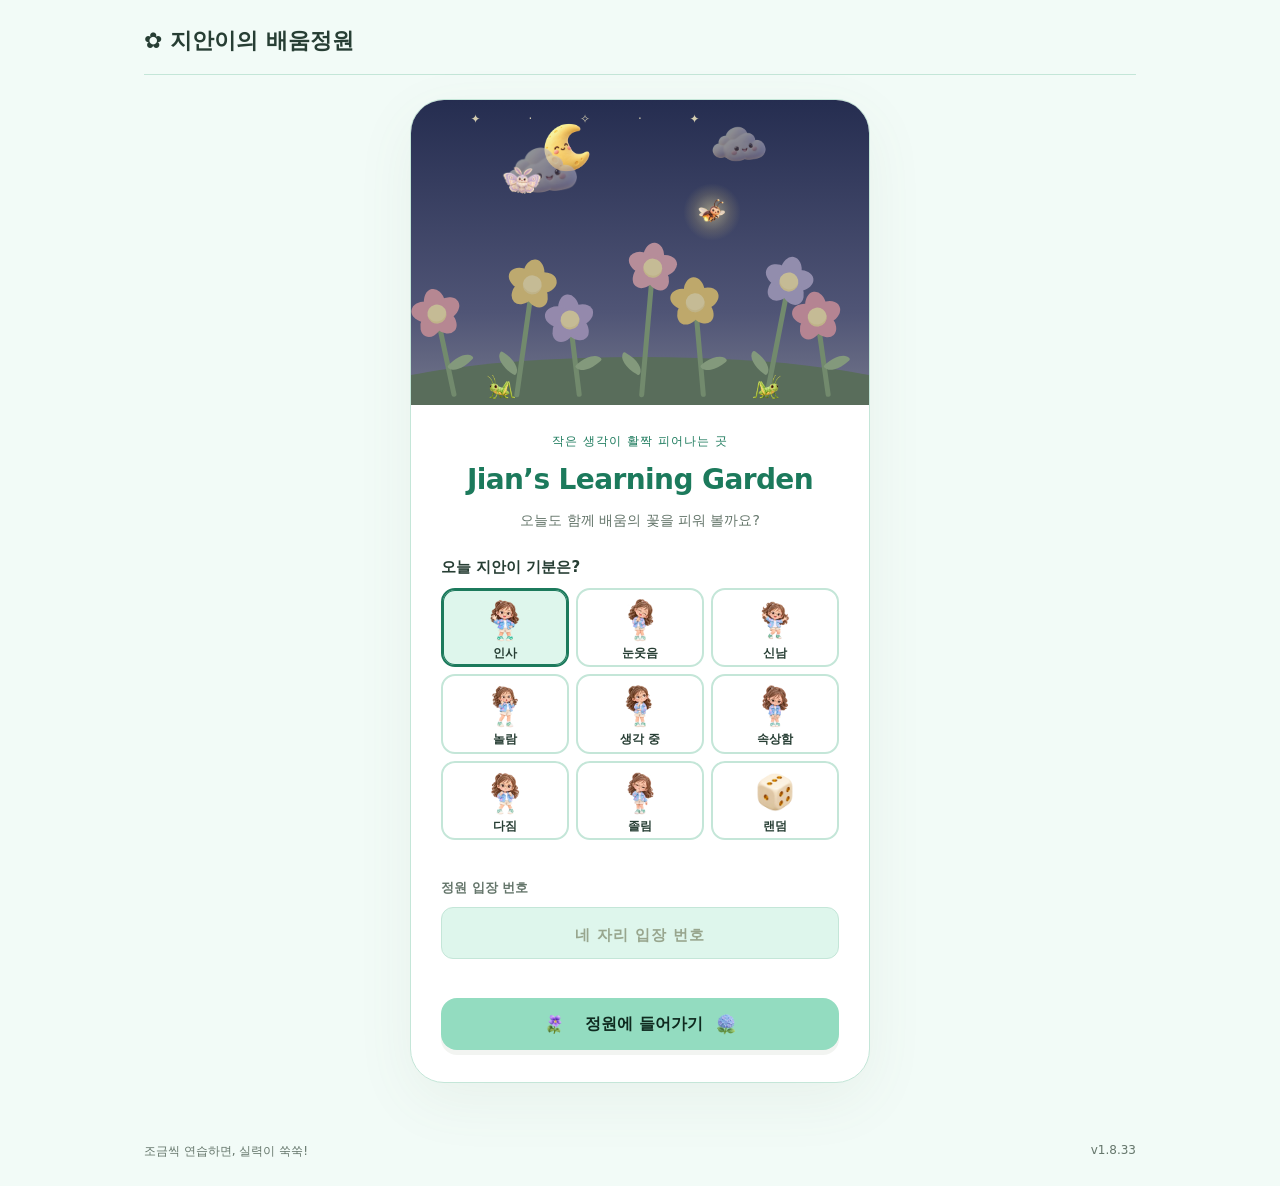
==== index.html @ aa616fca "v1.8.33: expand login sky, simplify title and layer illustrated clouds" ====
<!doctype html><html lang="ko"><meta charset="utf-8"><meta name="robots" content="noindex"><meta name="viewport" content="width=device-width,initial-scale=1"><meta name="theme-color" content="#f7f8f2"><meta name="color-scheme" content="light dark"><meta name="apple-mobile-web-app-capable" content="yes"><meta name="apple-mobile-web-app-title" content="배움정원"><link rel="icon" type="image/svg+xml" href="icon.svg"><link rel="apple-touch-icon" sizes="180x180" href="apple-touch-icon.png"><link rel="manifest" href="manifest.webmanifest"><link rel="stylesheet" href="https://fonts.googleapis.com/css2?family=Jua&family=Gowun+Dodum&display=swap"><title>지안이의 배움정원 · 수학과 받아쓰기</title><style>
*{box-sizing:border-box}body{margin:0;background:#f7f8f2;color:#273e34;font-family:system-ui,-apple-system,sans-serif}button,input,select{font:inherit}button{cursor:pointer;min-height:48px;border:0;border-radius:16px;padding:12px 22px;background:#315d49;color:white;font-weight:750}button:hover{filter:brightness(.95)}button:focus-visible,input:focus,select:focus{outline:3px solid #d5a447;outline-offset:3px}.ghost{background:#edf1e8;color:#315d49}.wrap{max-width:1040px;margin:auto;padding:26px 24px}header{display:flex;justify-content:space-between;align-items:center;border-bottom:1px solid #dce3d8;padding-bottom:18px}.brand{font-weight:900;font-size:22px}.badge{font-size:12px;background:#e8eddc;padding:8px 12px;border-radius:30px}main{padding:32px 0 36px}h1{font-size:clamp(32px,5vw,52px);letter-spacing:-2px;line-height:1.25;margin:12px 0 20px}h2{letter-spacing:-1px}p{line-height:1.7;color:#65766b}.eyebrow{color:#668455;font-size:13px;font-weight:800;letter-spacing:2px}.hero{display:grid;grid-template-columns:1.1fr 1fr;gap:48px;align-items:center}.garden{background:#e9eedc;border-radius:38px;min-height:300px;display:flex;align-items:center;justify-content:center;position:relative;overflow:hidden}.flower{font-size:100px;letter-spacing:5px;transform:none}.garden small{position:absolute;bottom:28px;background:#fff9;padding:9px 18px;border-radius:20px}.panel{background:white;border:1px solid #e2e7dc;border-radius:26px;padding:26px;margin-top:28px;box-shadow:0 8px 30px #273e3405}.settings{display:flex;gap:20px;flex-wrap:wrap;align-items:end}label{display:grid;gap:9px;font-size:14px;font-weight:700}select,input{border:1px solid #cbd6c8;border-radius:12px;padding:12px;background:white;color:#273e34}select{min-width:135px}.settings button{margin-left:auto}.stats{display:grid;grid-template-columns:repeat(3,1fr);gap:16px;margin-top:25px}.stat{border-radius:20px;padding:22px;background:#eef0e6}.stat strong{display:block;font-size:26px;margin-top:9px}.muted{font-size:13px;color:#6f7d70}.topline{display:flex;justify-content:space-between;align-items:center;gap:10px}.track{height:8px;background:#e7ecdf;border-radius:20px;margin:16px 0 24px;overflow:hidden}.track div{height:100%;background:#85a56a;transition:width .3s}.question{text-align:center;font-size:27px;font-weight:800;line-height:1.6;padding:8px 0 16px;white-space:pre-line}.answer{display:block;margin:8px auto 26px;text-align:center;font-size:30px;width:180px}.actions{display:flex;justify-content:center;gap:12px;flex-wrap:wrap}.dots{font-size:22px;background:#f4f5ed;border-radius:20px;padding:18px;text-align:center;line-height:1.6;margin:0 auto 20px;max-width:440px}.review{padding:18px 0;border-bottom:1px solid #edf0e7}.good{color:#3a7c55}.wrong{color:#ab6046}footer{display:flex;justify-content:space-between;color:#7f8b7e;font-size:12px;margin-top:24px}#notice{min-height:25px;text-align:center;color:#a14935}.score{font-size:64px;font-weight:900;line-height:1.2}.hidden{display:none}@media(max-width:650px){.wrap{padding:20px 18px}main{padding:24px 0 28px}.hero{grid-template-columns:1fr;gap:22px}.garden{min-height:180px}.flower{font-size:65px}.garden small{bottom:15px}.panel{padding:22px 18px}.settings{gap:14px}.settings label{flex:1}.settings select{width:100%;min-width:110px}.settings button{width:100%}.stats{gap:9px}.stat{padding:15px 10px}.stat strong{font-size:23px}.question{font-size:23px}.badge{font-size:11px}h1{letter-spacing:-1px}}

.fields{display:flex;gap:12px;flex-wrap:wrap;justify-content:center;align-items:center;margin:24px 0}.fields label{display:flex;align-items:center;font-size:18px}.fields input{width:82px;text-align:center;font-size:24px}.group-pics{display:flex;flex-wrap:wrap;gap:10px;justify-content:center}.group-pics span{display:inline-block;border:2px solid #d4dfc3;background:#f6f8ed;padding:12px;border-radius:16px;max-width:150px;overflow-wrap:anywhere}.choices{display:grid;gap:12px;margin:24px auto;max-width:650px}.choices label{display:flex;align-items:center;padding:16px;background:#f2f5eb;border-radius:15px;line-height:1.6}.choices input{width:24px;height:24px;flex-shrink:0;accent-color:#315d49}.number-grid{display:grid;grid-template-columns:repeat(5,1fr);gap:7px;max-width:450px;margin:20px auto}.number-grid button{background:#f1f4e9;color:#315d49;font-size:19px;padding:12px 4px}.number-grid button[aria-pressed=true]{background:#315d49;color:white}.matching{display:grid;gap:14px;max-width:530px;margin:20px auto}.matching label{display:flex;justify-content:space-between;align-items:center;background:#f1f4e9;padding:12px;border-radius:15px;gap:12px}.matching select{min-width:120px}.ruler{display:flex;justify-content:center;flex-wrap:wrap;margin:20px 0}.ruler span{border-bottom:7px solid #a9b989;border-left:2px dashed #a9b989;padding:18px 10px;font-size:17px}.question{font-size:clamp(21px,3vw,27px)}.review p{white-space:pre-line}.summary-answer{line-height:1.7;overflow-wrap:anywhere}button,select,input{touch-action:manipulation}@media(max-width:420px){.fields{gap:8px}.fields input{width:65px}.fields label{font-size:16px}.matching label{font-size:15px}}
.sentence-fields{font-size:22px;line-height:2.8;max-width:670px;margin:12px auto 28px;word-break:keep-all}.sentence-entry{display:inline-block;width:76px;min-height:52px;text-align:center;font-size:24px;vertical-align:middle;margin:0 4px;padding:8px;border:2px solid #b8cba9;background:#fafcf5}@media(max-width:420px){.sentence-fields{font-size:20px}.sentence-entry{width:64px;font-size:22px}}
.picture-equations{max-width:670px;margin:20px auto 28px;font-size:24px;line-height:2.8;overflow-wrap:anywhere}.picture-equations>div{margin:8px 0}@media(max-width:420px){.picture-equations{font-size:22px}}

/* Compact answer boxes, sized around two digits. */
input.entry,.fields input.entry,input.sentence-entry{width:2.45em;height:1.65em;min-height:0;padding:.12em .18em;font-size:inherit;line-height:1.2;border-radius:7px;border:1.5px solid #aebe9d;vertical-align:middle;text-align:center;box-sizing:border-box;background:#fafcf5;margin:0 .15em}
.fields label{font-size:20px}.sentence-fields{line-height:2}.picture-equations{line-height:2}.methods{font-size:22px;line-height:2;max-width:680px;margin:auto}.method-block{padding:16px 0 22px}.method-block+.method-block{border-top:1px solid #e2e7dc}.method-block h3{font-size:17px;color:#668455;margin:0 0 12px}.method-equation{margin-top:10px;overflow-wrap:anywhere}.method-step{display:flex;gap:10px;align-items:center;margin-top:16px;max-width:440px}.method-equations{display:flex;flex-direction:column;gap:24px;white-space:nowrap}.method-arrow{display:flex;align-items:center;color:#6e965f;gap:3px}.method-arrow svg{width:48px;height:110px;flex-shrink:0}.arrow-plus{white-space:nowrap;color:#273e34}.summary-answer{white-space:pre-line}@media(max-width:420px){.methods{font-size:19px}.fields label{font-size:18px}.method-step{gap:3px}.method-arrow{gap:0}.method-arrow svg{width:38px}.method-equations{gap:30px}}
.movement-scroll{overflow-x:auto;max-width:100%;border-radius:18px;background:#f7f9ef;padding:16px 12px 10px;margin:12px 0;-webkit-overflow-scrolling:touch}.movement-scroll svg{display:block;width:100%;max-width:820px;margin:auto}.movement-scroll:focus-visible{outline:3px solid #d5a447;outline-offset:3px}.life-equation{text-align:center;font-size:27px;margin:26px 0;line-height:2;white-space:nowrap}@media(max-width:420px){.life-equation{font-size:23px}.movement-scroll{padding:10px 4px}}

.count-groups{display:flex;justify-content:center;flex-wrap:wrap;gap:16px;margin:16px auto 24px;max-width:730px}.count-group{display:flex;justify-content:center;align-content:center;flex-wrap:wrap;gap:3px;padding:12px;background:#f4f0e5;border:2px solid #d7c9aa;border-bottom:7px solid #c6b18b;border-radius:16px 16px 22px 22px;width:126px}.count-item{font-size:26px;width:28px;text-align:center}.array-picture{background:#f5f7ed;padding:22px 12px;border-radius:20px;max-width:620px;margin:8px auto 22px}.count-array{display:grid;gap:12px 8px;max-width:540px;margin:auto}.array-item{font-size:clamp(18px,4vw,29px);text-align:center;line-height:1.2}.explanation-choices{border:1px solid #bdcbb2;border-radius:16px;padding:10px;gap:3px}.explanation-choices label{background:transparent;font-size:19px;padding:12px}.condition-box{border:1.5px solid #a7bba0;border-radius:16px;padding:16px 20px;margin:12px auto 25px;max-width:650px;font-size:21px}.condition-box p{color:#273e34;margin:10px 0}.make-equation{font-size:25px;display:flex;justify-content:center;align-items:center;gap:3px;flex-wrap:wrap;margin:23px 0}.equation-tag{font-size:19px;margin-right:6px}.matching{max-width:650px;margin:28px auto;gap:22px}.matching label{display:grid;grid-template-columns:minmax(0,1fr) 80px minmax(0,1fr);padding:18px 16px;font-size:30px;gap:8px;text-align:center}.matching select{width:100%;min-width:0;font-size:27px;padding:12px 5px;text-align:center}.match-arrow{width:80px;height:48px;color:#83a46f;justify-self:center}.match-left{white-space:nowrap}.number-grid{grid-template-columns:repeat(5,minmax(0,1fr))}.number-grid button{min-width:0}@media(max-width:480px){.matching label{grid-template-columns:minmax(0,1fr) 48px minmax(0,1fr);font-size:25px;padding:16px 8px;gap:3px}.matching select{font-size:22px}.match-arrow{width:48px;height:40px}.condition-box{font-size:18px;padding:12px 14px}.explanation-choices label{font-size:17px}.make-equation{font-size:22px;gap:0}.count-group{width:112px}.count-array{gap:10px 4px}}

/* v1.8.33: table, reasoning, and family review. */
.picture-label{text-align:center;font-weight:700;color:#315d49}.scope-note{background:#f1f5e9;padding:12px 16px;border-radius:12px;line-height:1.6;font-size:14px}.error-equation{text-align:center;padding:20px 10px;background:#fbf0e7;border-radius:16px;font-size:24px;font-weight:750;overflow-wrap:anywhere}.table-scroll{overflow-x:auto;margin:24px auto;max-width:530px}.multiplication-table{border-collapse:collapse;width:100%;table-layout:fixed;text-align:center;font-size:23px}.multiplication-table caption{font-size:15px;color:#65766b;margin-bottom:12px}.multiplication-table th,.multiplication-table td{border:1px solid #b9cbae;height:58px;padding:5px 2px}.multiplication-table th{background:#eaf0df}.multiplication-table input.entry{font-size:21px;margin:0;width:2.25em}.writing-label{max-width:680px;margin:20px auto 28px;font-size:18px}.writing-entry{box-sizing:border-box;width:100%;font:inherit;font-size:18px;line-height:1.7;padding:14px;border:1.5px solid #aebe9d;border-radius:14px;background:#fafcf5;color:#273e34;resize:vertical}.writing-entry:focus{outline:3px solid #d5a447;outline-offset:3px}.rubric{padding:18px;border-radius:16px;background:#f0f4e7;margin:16px 0}.rubric ul{margin:10px 0;padding-left:22px;line-height:1.7}.rubric-button[aria-pressed=true]{background:#315d49;color:white}.pending{color:#806c2d}.review .summary-answer{line-height:1.7}.choices label span{overflow-wrap:anywhere}.topline{flex-wrap:wrap}.topline .muted{max-width:100%}@media(max-width:420px){.multiplication-table{font-size:20px}.multiplication-table input.entry{font-size:18px}.multiplication-table th,.multiplication-table td{height:50px}.error-equation{font-size:21px}.rubric{padding:14px}.rubric .actions{gap:8px}.rubric button{padding:10px 13px}}

/* v1.8.33: a pastel flower garden entrance. */
.login-garden{max-width:460px;margin:0 auto;background:#fffdf9;border:1px solid #eee4db;border-radius:34px;overflow:hidden;box-shadow:0 18px 60px #63765a12}.login-sky{height:235px;background:linear-gradient(#eaf4ef,#f7f5df);position:relative;overflow:hidden}.garden-sun{position:absolute;top:22px;right:44px;color:#edc769;font-size:43px}.garden-cloud{position:absolute;width:72px;height:22px;border-radius:30px;background:#ffffffb3}.garden-cloud:before{content:'';position:absolute;width:34px;height:34px;background:inherit;border-radius:50%;left:13px;bottom:4px}.cloud-one{left:38px;top:53px}.cloud-two{right:94px;top:93px;transform:scale(.7)}.garden-butterfly{position:absolute;left:46%;top:53px;font-size:26px;transform:rotate(-18deg)}.garden-hill{position:absolute;background:#dce9c9;width:130%;height:100px;left:-15%;bottom:-52px;border-radius:50%}.login-blooms{position:absolute;bottom:8px;left:5%;width:90%;display:flex;justify-content:space-between;align-items:end}.bloom{position:relative;width:38px;height:var(--height);transform:rotate(var(--tilt));transform-origin:bottom center}.bloom-stem{position:absolute;height:calc(100% - 21px);bottom:0;left:18px;width:5px;background:#8eb387;border-radius:5px}.bloom-leaf{position:absolute;bottom:26px;left:21px;width:25px;height:13px;border-radius:2px 100% 2px 100%;background:#a5c69a;transform:rotate(-34deg)}.bloom:nth-child(even) .bloom-leaf{left:-5px;transform:rotate(25deg)}.bloom-head{position:absolute;top:0;left:0;width:40px;height:40px}.bloom-head i{position:absolute;left:10px;top:-4px;width:21px;height:29px;border-radius:50%;background:var(--petal);transform-origin:10px 25px}.bloom-head i:nth-child(2){transform:rotate(72deg)}.bloom-head i:nth-child(3){transform:rotate(144deg)}.bloom-head i:nth-child(4){transform:rotate(216deg)}.bloom-head i:nth-child(5){transform:rotate(288deg)}.bloom-head b{position:absolute;left:11px;top:12px;width:19px;height:19px;background:#fff0b6;border-radius:50%;box-shadow:inset 0 -2px 0 #e7cb8150}.login-content{text-align:center;padding:25px 30px 32px}.login-kicker{color:#819878;font-size:12px;letter-spacing:1px}.login-content h1{font-size:34px;letter-spacing:-1.5px;line-height:1.35;margin:12px 0}.login-content h1 span{color:#5f845d;font-size:43px}.login-content>p{font-size:14px;margin:10px 0 24px}.login-content label{text-align:left;font-size:13px;color:#71826c;gap:10px}.login-content input{width:100%;min-height:52px;background:#f8faf2;border:1.5px solid #dbe4cf;font-size:18px;text-align:center;letter-spacing:5px}.login-content input::placeholder{letter-spacing:1px;font-size:15px;color:#98a68e}.login-content button{width:100%;background:#7e9d76;box-shadow:0 5px 0 #647f5b15;min-height:52px}.login-content button span{margin-left:8px}#login-notice{min-height:23px;margin:8px 0;color:#ac695e;font-size:13px;line-height:1.7}@media(max-width:480px){.login-garden{border-radius:28px}.login-content{padding:22px 24px 28px}.login-sky{height:210px}}

/* v1.8.33: subject home and dictation module. */
.study-home{font-size:13px;min-height:40px;padding:8px 12px}.brand{font-size:clamp(17px,3vw,22px)}.study-welcome{position:relative;padding:12px 0 24px}.study-welcome h1{font-size:clamp(32px,5vw,46px);line-height:1.35}.study-sprouts{position:absolute;right:30px;bottom:40px;font-size:64px;transform:rotate(-7deg)}.subject-grid{display:grid;grid-template-columns:1fr 1fr;gap:22px}.subject-card{display:flex;flex-direction:column;align-items:flex-start;text-align:left;color:#273e34;border:1px solid #dbe4ce;border-radius:28px;padding:28px;background:#eef4e3;min-width:0;transition:box-shadow .18s}.subject-card:hover{filter:none;transform:none;box-shadow:0 12px 28px #53664d12}.dictation-card{background:#fff0f1;border-color:#ecd6db}.subject-illustration{display:flex;width:100%;height:100px;align-items:center;justify-content:space-between;font-size:64px}.subject-illustration span{font-size:23px;letter-spacing:3px;padding:12px;border-radius:15px;background:#ffffff88;color:#82946a;transform:rotate(7deg)}.dictation-card .subject-illustration span{color:#b37c92;transform:rotate(-6deg)}.subject-label{font-size:12px;margin-top:17px;color:#718461;letter-spacing:2px}.dictation-card .subject-label{color:#aa7889}.subject-card strong{font-size:29px;margin:10px 0 12px;letter-spacing:-1px}.subject-description{font-size:14px;font-weight:500;color:#71806a;line-height:1.7}.subject-record{margin-top:26px;padding-top:17px;border-top:1px solid #cad6bf88;width:100%;display:flex;justify-content:space-between;font-size:13px;color:#71806a}.study-backup{margin-top:24px}.study-backup summary,.review-correct summary,.review-writing summary{cursor:pointer;font-weight:750;line-height:1.7}.review-writing{border-color:#e3dfc5}.review-wrong{border-color:#ecd9ce}.review-correct{background:#f6f8f0}body[data-screen=dictation] main{padding:24px 0 0}body[data-screen=dictation] footer{margin-top:16px}body[data-screen=login] main{padding-top:24px}@media(max-width:650px){.subject-grid{grid-template-columns:1fr;gap:16px}.subject-card{padding:22px}.subject-illustration{height:75px;font-size:53px}.subject-card strong{font-size:27px}.subject-record{margin-top:20px}.study-sprouts{font-size:39px;right:0;bottom:55px}.study-welcome h1{font-size:31px}.study-welcome p{font-size:14px}.subject-illustration span{font-size:21px}.study-welcome{padding-top:0}.study-home{font-size:12px}}
/* v1.8.33: shared appearance and a single document for both subjects. */
[hidden]{display:none!important}body{background:var(--bg);color:var(--ink)}p,.muted,footer{color:var(--muted)}header{border-color:var(--line)}.common-nav{display:flex;flex-wrap:wrap;gap:8px;justify-content:flex-end}.panel,.login-garden{background:var(--card);border-color:var(--line)}button{background:var(--accent);color:var(--on-accent)}.ghost,.stat,.scope-note,.dots,.array-picture,.movement-scroll,.matching label,.number-grid button{background:var(--accent-soft);color:var(--ink)}input,select,textarea,.writing-entry,input.entry,.fields input.entry,input.sentence-entry{background:var(--card);color:var(--ink);border-color:var(--line)}.choices label{background:var(--accent-soft);color:var(--ink)}.explanation-choices label{background:transparent}.track{background:var(--accent-soft)}.track div{background:var(--accent)}.eyebrow,.method-block h3,.picture-label{color:var(--accent-ink)}.good{color:var(--ok)}.wrong,#notice,#login-notice{color:var(--bad)}.pending{color:var(--accent-ink)}.rubric,.review-correct{background:var(--accent-soft)}.review,.condition-box,.explanation-choices,.multiplication-table th,.multiplication-table td,.method-block+.method-block{border-color:var(--line)}.condition-box p,.arrow-plus{color:var(--ink)}.multiplication-table th{background:var(--accent-soft)}.error-equation{background:var(--bad-soft)}.rubric-button[aria-pressed=true],.number-grid button[aria-pressed=true]{background:var(--accent);color:var(--on-accent)}.subject-card,.dictation-card{background:var(--accent-soft);border-color:var(--line);color:var(--ink)}.subject-label,.subject-description,.subject-record,.dictation-card .subject-label{color:var(--muted)}.subject-illustration span,.dictation-card .subject-illustration span{background:var(--card);color:var(--accent-ink)}.subject-record{border-color:var(--line)}.login-content h1 span,.login-kicker{color:var(--accent-ink)}.login-content label{color:var(--muted)}.login-content button{background:var(--accent);color:var(--on-accent)}.login-content input{background:var(--accent-soft);border-color:var(--line)}.garden{background:var(--accent-soft)}#dictation-native{display:block;width:100%;max-width:900px;margin:auto}#appearance-dialog{width:min(94vw,500px);max-height:88dvh;overflow:auto;border:1px solid var(--line);border-radius:24px;padding:24px;background:var(--card);color:var(--ink)}#appearance-dialog::backdrop{background:#12231d66}#appearance-dialog h2{margin:0}#appearance-dialog fieldset{border:0;padding:0;margin:26px 0}#appearance-dialog legend{font-weight:750;margin-bottom:14px}.appearance-options{display:flex;gap:14px;flex-wrap:wrap}.appearance-options label{display:flex;align-items:center;gap:6px}.appearance-options input{accent-color:var(--accent-ink)}.appearance-swatches{display:grid;grid-template-columns:1fr 1fr;gap:10px}.appearance-swatches button{display:flex;align-items:center;gap:8px;border:2px solid transparent;background:var(--accent-soft);color:var(--ink);padding:12px;font-size:14px}.appearance-swatches button[aria-pressed=true]{border-color:var(--accent-ink)}.appearance-swatches i{width:20px;height:20px;flex-shrink:0;border-radius:50%}#appearance-notice{font-size:13px;line-height:1.7;margin-bottom:0}@media(max-width:650px){header{align-items:flex-start;gap:8px}.common-nav{max-width:165px;gap:6px}.brand{line-height:1.5}.common-nav button{font-size:12px;padding:7px 9px;min-height:36px}#appearance-dialog{padding:20px}.appearance-swatches button{padding:10px 8px}}

/* Gentle decorative motion, confined to the login sky. */
.login-sky{pointer-events:none}
.garden-sun{display:inline-block;line-height:1;animation:garden-sun-turn 48s linear infinite}
.garden-sun>span{display:block;animation:garden-sun-glow 6s ease-in-out infinite}
.cloud-one{animation:garden-cloud-drift 20s ease-in-out infinite alternate}
.cloud-two{--cloud-scale:.7;animation:garden-cloud-drift 26s ease-in-out -9s infinite alternate}
.garden-butterfly{z-index:1;animation:garden-butterfly-flight 14s ease-in-out infinite}
.garden-butterfly>span{display:block;animation:garden-wing-flutter 1.2s ease-in-out infinite}
@keyframes garden-sun-turn{to{transform:rotate(360deg)}}
@keyframes garden-sun-glow{0%,100%{opacity:.82}50%{opacity:1}}
@keyframes garden-cloud-drift{from{transform:translateX(-16px) scale(var(--cloud-scale,1))}to{transform:translateX(22px) scale(var(--cloud-scale,1))}}
@keyframes garden-butterfly-flight{0%,100%{transform:translate(0,0) rotate(-18deg)}25%{transform:translate(38px,22px) rotate(12deg)}50%{transform:translate(12px,58px) rotate(-8deg)}75%{transform:translate(-38px,28px) rotate(-24deg)}}
@keyframes garden-wing-flutter{0%,100%{transform:scaleX(1)}50%{transform:scaleX(.68)}}
@media(prefers-reduced-motion:reduce){.garden-sun,.garden-sun>span,.garden-cloud,.garden-butterfly,.garden-butterfly>span{animation:none!important}}

.subject-grid{grid-template-columns:repeat(3,minmax(0,1fr))}.times{max-width:720px;margin:auto;text-align:center}.times fieldset{border:0;padding:0;margin:24px 0}.times legend{width:100%;font-weight:700;margin-bottom:12px}.times-options{display:flex;justify-content:center;gap:10px;flex-wrap:wrap}.times-options [aria-pressed=true]{background:var(--accent);color:var(--on-accent);box-shadow:0 0 0 2px var(--accent-ink)}.times label:not(.times-equation){max-width:240px;margin:20px auto}.times-picture{display:flex;flex-wrap:wrap;gap:10px;justify-content:center;margin:20px auto}.times-group{background:var(--accent-soft);color:var(--ink);border:2px solid transparent;border-radius:16px;padding:10px;min-height:44px}.times-group.lit{border-color:var(--accent-ink);background:var(--card)}.times-group small{display:block;font-size:12px;color:var(--muted);margin-top:5px}.times-objects{display:grid;grid-template-columns:repeat(var(--objects),1fr);gap:3px;font-size:20px;line-height:1.3}.times-dots{display:grid;width:min(100%,360px);gap:5px}.times-dots .times-group{padding:5px 10px;display:flex;align-items:center;justify-content:space-between;gap:10px}.times-dots .times-objects{flex:1;gap:6px}.times-objects i{width:clamp(10px,3vw,17px);aspect-ratio:1;border-radius:50%;background:var(--accent-ink);display:block}.times-dots small{white-space:nowrap;margin:0}.times-equation{display:flex;align-items:center;justify-content:center;gap:12px;font-size:clamp(28px,6vw,42px);font-weight:700;margin:24px 0;flex-wrap:wrap}.times input.entry{width:2.3em;height:1.6em;font:inherit;padding:2px;text-align:center}.times-sum{overflow-wrap:anywhere;line-height:1.8}.times-keypad{display:grid;grid-template-columns:repeat(3,1fr);gap:10px;max-width:280px;margin:20px auto}.times-keypad button{font-size:22px;min-height:52px}.times .actions{justify-content:center}.times button:disabled{opacity:.45;cursor:default}.times #times-feedback{min-height:1.6em;line-height:1.6}@media(max-width:800px){.subject-grid{grid-template-columns:1fr}.times{padding:20px 14px}.times-objects{font-size:18px}}

/* v1.8.33: align spacing across learning cards and the three practice choices. */
.panel{padding:24px;margin-top:24px}.panel p{line-height:1.6}.panel h1,.panel h2,.panel h3{line-height:1.35}.panel>p:first-of-type{margin-top:8px}.panel .actions{gap:10px}.subject-card{padding:24px;gap:0}.subject-label{margin-top:12px}.subject-card strong{margin:8px 0}.subject-description{line-height:1.55}.subject-record{margin-top:18px;padding-top:12px;line-height:1.5}.times{padding:22px 24px}.times fieldset{margin:14px 0 18px}.times-options{gap:10px}.times-mode-options{display:grid;grid-template-columns:repeat(3,minmax(0,1fr));gap:10px}.times-mode-card{min-width:0;min-height:98px;padding:9px 5px;display:flex;flex-direction:column;align-items:center;justify-content:center;gap:4px;border:2px solid var(--line);border-radius:16px;background:var(--card);color:var(--ink)}.times-mode-card[aria-pressed=true]{border-color:var(--accent-ink);background:var(--accent-soft);box-shadow:inset 0 0 0 1px var(--accent-ink)}.times-mode-card>span{font-size:36px;line-height:1.15}.times-mode-card small{font-size:12px;line-height:1.25;white-space:nowrap}.times-picture{margin:12px auto;gap:8px}.times-group{padding:8px}.times-equation{margin:12px 0}.times-sum{margin:8px 0;line-height:1.55}.times-question{display:inline-flex;align-items:center;justify-content:center;min-width:1.8em;min-height:1.8em;padding:0 5px;border:1px solid var(--accent-ink);border-radius:8px;background:var(--card);color:var(--accent-ink);font:inherit;line-height:1.2;vertical-align:middle}.times-question:active{transform:scale(.96)}.times-keypad{margin:12px auto;gap:8px}.times #times-feedback{margin:8px 0;line-height:1.6}.times .actions{margin-top:10px}#times-help:not(:empty){margin-top:12px}#times-help:empty{margin:0}.review{padding:14px 0}.review p{margin:8px 0;line-height:1.6}.choices{gap:9px;margin:18px auto}.choices label{padding:13px;line-height:1.5}.condition-box{padding:14px 18px;margin:10px auto 18px}.matching{gap:14px;margin:18px auto}.matching label{padding:14px}.methods{line-height:1.8}.method-block{padding:12px 0 16px}.group-pics,.count-groups{gap:10px;margin:12px auto 18px}.picture-equations,.sentence-fields{margin-top:12px;margin-bottom:20px}
@media(max-width:650px){.panel{padding:20px 16px;margin-top:20px}.subject-card{padding:20px 18px}.subject-record{margin-top:14px;padding-top:10px}.times{padding:18px 14px}.times-mode-options{gap:7px}.times-mode-card{min-height:84px;padding:7px 3px;gap:3px;border-radius:14px}.times-mode-card>span{font-size:30px}.times-mode-card small{font-size:clamp(10px,3vw,12px);letter-spacing:-.3px}.times-picture{gap:6px}.times-group{padding:7px}.choices{gap:8px;margin:14px auto}.choices label{padding:11px}.condition-box{padding:12px;margin:8px auto 16px}.matching{gap:10px;margin:14px auto}}


.appearance-options{display:grid;grid-template-columns:repeat(3,minmax(0,1fr));gap:8px}.appearance-theme{min-width:0;min-height:46px;padding:10px 4px;border:2px solid var(--line);background:var(--card);color:var(--ink);font-size:14px}.appearance-theme[aria-pressed=true]{border-color:var(--accent-ink);background:var(--accent-soft);color:var(--accent-ink);box-shadow:inset 0 0 0 1px var(--accent-ink)}#samsung-theme-note{line-height:1.6;margin:14px 0 0}

.times-mode-options{grid-template-columns:repeat(4,minmax(0,1fr))}.times-count-row{display:flex;align-items:center;justify-content:center;gap:12px;margin:14px 0 18px}.times .times-count-row label{display:flex;align-items:center;gap:8px;margin:0;max-width:none}.times-count-row select{min-width:64px;width:76px}.times-count-row button{padding:10px 14px;white-space:nowrap}#garden-code{-webkit-text-security:disc}@media(max-width:650px){.times-mode-options{grid-template-columns:repeat(2,minmax(0,1fr))}.times-mode-card small{font-size:13px}.times-count-row{gap:10px}.times-count-row label{font-size:13px}.times-count-row select{width:68px;padding:10px 8px}.times-count-row button{font-size:13px;padding:10px 12px}}

.times-keypad{grid-template-columns:repeat(3,minmax(0,1fr))}.times-keypad button{min-width:0}.times-keypad button[data-key="지우기"]{font-size:15px;white-space:nowrap;padding-left:6px;padding-right:6px}.times-options button[data-dan].has-mistakes{position:relative}.dan-mistake-dot{position:absolute;top:7px;right:7px;width:6px;height:6px;border-radius:50%;background:#ad592e;pointer-events:none}:root[data-theme=dark] .dan-mistake-dot{background:#ffc29b}

#garden-leave-dialog{width:min(92vw,400px);max-height:85dvh;overflow:auto;padding:22px;border:1px solid var(--line);border-radius:22px;background:var(--card);color:var(--ink)}#garden-leave-dialog::backdrop{background:#12231d66}#garden-leave-dialog h2{margin:0 0 12px;line-height:1.35;font-size:23px}#garden-leave-dialog p{margin:0 0 20px;line-height:1.6}#garden-leave-dialog .actions{display:grid;grid-template-columns:1fr 1fr;gap:10px}#garden-leave-dialog button{padding:11px 8px;white-space:nowrap;min-height:48px}@media(max-width:650px){.times-count-row{gap:6px;flex-wrap:nowrap}.times .times-count-row label{font-size:12px;gap:5px;flex-shrink:0}.times-count-row select{width:56px;min-width:56px;padding:10px 4px}.times-count-row button{font-size:12px;padding:10px 7px;flex-shrink:0}}
.garden-logout,.garden-logout:hover,.garden-logout:active{background:transparent;border:0;box-shadow:none;filter:none}.common-nav{align-items:center}.garden-logout{display:inline-flex;align-items:center;justify-content:center;flex:0 0 44px;width:44px;min-height:44px;padding:3px;border-radius:14px}.garden-logout img{display:block;width:34px;height:38px;object-fit:contain}@media(max-width:400px){body[data-screen="hub"] header{gap:8px;flex-wrap:wrap;align-items:center}body[data-screen="hub"] .common-nav{margin-left:auto}body[data-screen="hub"] .common-nav{gap:6px}body[data-screen="hub"] #appearance-button{padding-inline:8px;font-size:12px}}

.login-content .mood-picker{border:0;padding:0;margin:0 0 16px;min-width:0;text-align:left}
.login-content .mood-picker legend{font-weight:700;color:var(--ink);font-size:15px;padding:0;margin-bottom:10px;line-height:1.4}
.mood-grid{display:grid;grid-template-columns:repeat(3,minmax(0,1fr));gap:7px}
.login-content .mood-choice{display:flex;flex-direction:column;align-items:center;justify-content:center;gap:3px;width:100%;min-width:0;min-height:76px;padding:5px 4px;border:2px solid var(--line);border-radius:14px;background:var(--card);color:var(--ink);box-shadow:none;line-height:1.2}
.login-content .mood-choice img{display:block;width:40px;height:48px;object-fit:contain;pointer-events:none}
.login-content .mood-choice span{font-size:12px;margin:0;white-space:nowrap}
.login-content .mood-choice[aria-pressed=true]{border-color:var(--accent-ink);background:var(--accent-soft);box-shadow:inset 0 0 0 1px var(--accent-ink)}
@media(max-width:650px){.study-welcome.has-mood h1{font-size:clamp(22px,6vw,31px);line-height:1.4}.study-welcome.has-mood p{font-size:13px;line-height:1.6}.study-welcome.has-mood .eyebrow{font-size:11px}}
@media(max-width:400px){.mood-grid{gap:6px}.login-content .mood-choice{min-height:72px;padding:4px 2px}.login-content .mood-choice img{height:44px}.login-content .mood-picker{margin-bottom:16px}}

.login-content .mood-draw-status{min-height:1.6em;margin:4px 0 0;text-align:center;font-size:12px;line-height:1.6;color:var(--accent-ink)}
.login-content .mood-choice:disabled{opacity:1;cursor:wait}
.login-content .mood-choice.is-drawing{border-color:var(--accent-ink);background:var(--accent-soft);transform:scale(1.012);box-shadow:0 0 0 2px var(--accent-soft)}
.login-content .mood-choice.is-picked{animation:mood-picked .4s ease-out}
@keyframes mood-picked{0%,100%{transform:scale(1)}45%{transform:scale(1.045)}}
@media(prefers-reduced-motion:reduce){.login-content .mood-choice.is-picked{animation:none}}
/* Smooth mood highlighting without layout changes. */
.login-content .mood-choice{transition:background-color .12s ease-out,border-color .12s ease-out,box-shadow .12s ease-out,transform .14s ease-out}
@media(prefers-reduced-motion:reduce){.login-content .mood-choice{transition:none}.login-content .mood-choice.is-drawing{transform:none}}
/* Welcome layout: one definition; both captions share the bottom row. */
.study-welcome.has-mood{--welcome-title-offset:30.2px;display:grid;grid-template-columns:minmax(0,1fr) clamp(164px,36vw,220px);grid-template-rows:1fr auto;column-gap:8px;row-gap:8px;min-height:210px;padding:0 0 24px;align-items:end}
.welcome-copy{display:flex;flex-direction:column;grid-column:1;grid-row:1 / 3;align-self:stretch;min-width:0}.welcome-mood{display:contents}
.welcome-heading{grid-column:1;grid-row:1;align-self:start;min-width:0}.welcome-heading .eyebrow{display:block;line-height:1.4}.welcome-heading h1{margin:12px 0 0}
.welcome-intro{display:flex;flex-direction:column;flex:1;align-self:flex-start;width:100%;max-width:100%;min-width:0}.welcome-intro>p{margin:0;margin-top:auto;line-height:1.6;text-align:center}
.welcome-mood img{display:block;grid-column:2;grid-row:1;align-self:end;margin-top:var(--welcome-title-offset);width:100%;height:clamp(166px,30vw,240px);max-width:100%;object-fit:contain;object-position:center bottom}
.welcome-mood figcaption{grid-column:2;grid-row:2;margin:0;align-self:end;text-align:center;color:var(--accent-ink);font-size:13px;line-height:1.6;font-weight:600;white-space:nowrap;word-break:normal;overflow-wrap:normal;min-height:1.6em;display:flex;align-items:flex-end;justify-content:center}
@media(max-width:650px){.study-welcome.has-mood{--welcome-title-offset:27.4px;min-height:180px;padding-bottom:24px}.welcome-mood figcaption{font-size:clamp(11px,2.5vw,13px)}body[data-screen=dictation] main{padding-top:20px}}
/* Independent card answer controls; fixed slots prevent layout movement. */
.subject-shell{position:relative;min-width:0;display:flex}
.subject-shell>.subject-card{width:100%;height:100%}
.subject-illustration .subject-equation-placeholder{width:110px;height:52px;padding:0;background:transparent;transform:none;flex-shrink:0}
.hub-equation{position:absolute;top:48px;right:24px;width:110px;height:52px;min-height:48px;padding:8px 6px;border-radius:15px;background:var(--card);color:var(--accent-ink);font-size:23px;font-weight:750;line-height:1.2;letter-spacing:1px;white-space:nowrap;transform:rotate(7deg);font-variant-numeric:tabular-nums}
#appearance-button{display:inline-flex;align-items:center;justify-content:center;gap:7px;line-height:1.3;min-height:44px;padding-block:10px}
#appearance-button .appearance-emoji{display:inline-flex;align-items:center;justify-content:center;width:24px;height:24px;font-size:20px;line-height:1;flex-shrink:0}
.bloom-garden{min-height:280px;padding:12px 12px 48px}
.garden-bloom{display:block;width:270px;height:216px;max-width:100%;transform:none}
.bloom-sparkles{transform-origin:center;animation:bloom-sparkle 1.5s ease-out forwards}
@keyframes bloom-sparkle{0%{opacity:0;transform:scale(.9)}40%{opacity:1;transform:scale(1.05)}100%{opacity:.35;transform:scale(1)}}
@media(max-width:800px){.hub-equation{top:35.5px}}
@media(max-width:650px){.hub-equation{top:31.5px;right:18px;font-size:21px}.bloom-garden{min-height:190px;padding:4px 12px 34px}.garden-bloom{width:210px;height:152px}}
@media(prefers-reduced-motion:reduce){.bloom-sparkles{animation:none;opacity:.6}}
/* Stable subject hover and a soft white backdrop shared by portrait and caption. */
.subject-shell:hover>.subject-card{transform:none;box-shadow:0 12px 28px #53664d12}
.hub-equation:hover,.hub-equation:active,.hub-equation:focus-visible{transform:rotate(7deg)}
.welcome-mood::before{content:"";margin-top:var(--welcome-title-offset);grid-column:2;grid-row:1 / 3;align-self:stretch;justify-self:stretch;min-width:0;border:0;border-radius:26px;background:linear-gradient(145deg,rgba(255,255,255,1),rgba(255,255,255,.94) 46%,rgba(255,255,255,.58));box-shadow:inset 0 0 0 2px rgba(255,255,255,.96),inset 0 0 32px 8px rgba(255,255,255,.9),0 8px 26px rgba(255,255,255,.32),0 6px 20px rgba(52,69,56,.035);pointer-events:none;z-index:0}
.welcome-heading,.welcome-intro,.welcome-mood img,.welcome-mood figcaption{position:relative;z-index:1}
.welcome-mood img{padding:10px 8px 0}
.welcome-mood figcaption{padding:0 10px 10px}
.welcome-intro{padding-bottom:0}
:root[data-theme=dark] .welcome-mood::before{background:linear-gradient(145deg,rgba(255,255,255,.26),rgba(255,255,255,.13) 46%,rgba(255,255,255,.055));box-shadow:inset 0 0 0 2px rgba(255,255,255,.4),inset 0 0 30px 6px rgba(255,255,255,.12),0 8px 26px rgba(255,255,255,.04)}
@media(max-width:650px){.welcome-mood::before{border-radius:20px}.welcome-mood img{padding:8px 5px 0}.welcome-mood figcaption{padding-inline:7px}}
/* Hub frame edges and compact settings padding. */
body[data-screen=hub] main{padding-top:24px}
.error-label{display:block;font-size:13px;font-weight:700;line-height:1.5;margin-bottom:8px;color:var(--bad)}
.error-equation{line-height:1.6}
@media(max-width:650px){#appearance-button{padding-block:5px;min-height:40px}}
/* Match the title, settings and logout controls on the same vertical center. */
body[data-screen=hub] header{align-items:center;flex-wrap:wrap}
body[data-screen=hub] .brand{min-width:0}
body[data-screen=hub] .common-nav{align-items:center}
.math-home-icon{display:inline-flex;align-items:center;justify-content:center;flex:0 0 44px;width:44px;min-height:44px;padding:7px;line-height:1}.math-home-icon img{display:block;width:30px;height:30px;object-fit:contain}
/* A compact flower and name below the welcome title. */
.welcome-flower{display:flex;flex-direction:column;align-items:center;gap:3px;margin:8px 0;min-width:0}
.welcome-flower img{display:block;width:86px;height:86px;max-width:100%;object-fit:contain}
.welcome-flower figcaption{font-size:12px;line-height:1.4;color:var(--accent-ink);text-align:center;white-space:nowrap}
@media(max-width:650px){.welcome-flower{margin:6px 0;gap:2px}.welcome-flower img{width:64px;height:64px}.welcome-flower figcaption{font-size:11px}}

/* Counting assets remain one object per cell, including dense 8/9-table pictures. */
.picture-object{display:inline-grid;place-items:center;width:1.25em;height:1.25em;vertical-align:middle;line-height:1}
.picture-asset{display:block;width:100%;height:100%;object-fit:contain;max-width:none}
.picture-asset[hidden],.picture-object>[hidden]{display:none!important}
.count-item{line-height:1.3}.count-item .picture-object{width:28px;height:30px}
.array-item .picture-object{width:clamp(22px,5vw,36px);height:clamp(22px,5vw,36px)}
.times-objects{grid-template-columns:repeat(var(--objects),minmax(0,1fr));align-items:center}
.times-objects .picture-object{width:clamp(23px,5vw,32px);height:clamp(23px,5vw,32px)}
.times-picture.times-dense{display:grid;width:min(100%,440px);gap:7px}
.times-dense .times-group{display:flex;align-items:center;justify-content:space-between;gap:8px;padding:7px 9px;min-width:0}
.times-dense .times-objects{flex:1;min-width:0;gap:2px;justify-items:center}
.times-dense .picture-object{width:min(100%,32px);height:auto;aspect-ratio:1}
.times-dense small{white-space:nowrap;margin:0;font-size:11px}
@media(max-width:380px){.times-dense .times-group{padding:6px;gap:5px}.times-dense .times-objects{gap:1px}.times-dense small{font-size:10px}}

/* Paired practice selectors: matching controls, comfortably within a mobile row. */
.times .times-practice-settings{display:grid;grid-template-columns:repeat(2,minmax(0,1fr));gap:12px;width:min(100%,380px);margin:14px auto 18px}
.times .times-practice-settings label{display:flex;flex-direction:column;align-items:stretch;gap:6px;font-size:14px;text-align:left;min-width:0;max-width:none;margin:0}
.times .times-practice-settings select{width:100%;min-width:0;min-height:44px;padding:10px 12px;font:inherit;font-size:16px}
.times-selection-actions{display:flex;justify-content:center;gap:8px;margin:10px 0 14px}
.times-selection-actions button{font-size:13px;padding:9px 12px;white-space:nowrap}
.times #times-feedback{min-height:1.6em;font-variant-numeric:tabular-nums}
@media(max-width:380px){.times .times-practice-settings{gap:10px}.times .times-practice-settings label{font-size:13px}.times .times-practice-settings select{padding:10px 8px}.times-mode-card small{font-size:12px}}

/* Gentle countdown inside the existing answer border; no change to input dimensions. */
.times-answer-frame{position:relative;display:inline-flex;align-items:center;vertical-align:middle;line-height:1.2}
.times .times-answer-frame input.entry{margin:0}
.times-answer-timer{position:absolute;inset:3px;pointer-events:none;overflow:hidden;border-radius:6px}
.times-answer-timer[hidden]{display:none!important}
.times-answer-timer svg{display:block;width:100%;height:100%;overflow:visible}
#times-countdown-stroke{fill:none;stroke:var(--accent);stroke-width:3;stroke-linecap:butt;stroke-linejoin:round;stroke-dasharray:100;stroke-dashoffset:0;opacity:.9}
@media(prefers-reduced-motion:reduce){#times-countdown-stroke{transition:none!important}}

/* Shared practice card header: centered title, 44px home target at the upper right. */
.times-view-header{display:grid;grid-template-columns:44px minmax(0,1fr) 44px;gap:8px;align-items:start;margin:0 0 14px}
.times-view-title{grid-column:2;grid-row:1;min-width:0;align-self:center}
.times-view-title h1,.times-view-title h2{margin:0;line-height:1.35;overflow-wrap:break-word}
.times .times-view-title .times-progress{margin:6px 0 0;line-height:1.6}
.times-home-icon{grid-column:3;grid-row:1;display:inline-flex;align-items:center;justify-content:center;width:44px;min-width:44px;height:44px;min-height:44px;padding:7px;line-height:1;border-radius:12px}
.times-home-icon img{display:block;width:30px;height:30px;object-fit:contain}
.times-title-icon{display:inline-flex;align-items:center;justify-content:center;vertical-align:middle;line-height:1}
.times-title-icon .garden-icon{width:1.15em;height:1.15em}
.times .times-weak-note,.times .times-state-note{margin:10px 0 14px;line-height:1.6}
.times .times-state-note+.times-weak-note{margin-top:0}
.times #times-form{margin:0}
.times #times-form .times-equation{margin:12px 0}
.times #times-feedback{margin:8px 0;line-height:1.6}
.times #times-form .times-keypad{margin:12px auto;gap:8px}
.assessment-intro{margin:12px 0 0;line-height:1.6}
.assessment-storage{margin:14px 0 0;line-height:1.6;text-align:center}
@media(max-width:380px){.times-view-header{gap:4px;margin-bottom:12px}}
.common-nav .garden-hub-icon{display:inline-flex;align-items:center;justify-content:center;width:44px;height:44px;min-height:44px;padding:7px;line-height:1}.garden-hub-icon img{display:block;width:30px;height:30px;object-fit:contain}
.hub-equation,.hub-equation:hover,.hub-equation:active,.hub-equation:focus-visible,.hub-equation[aria-pressed=true]{background:var(--card);color:var(--accent-ink);filter:none;box-shadow:none;-webkit-tap-highlight-color:transparent}
#garden-enter{display:flex;align-items:center;justify-content:center;gap:10px}#garden-enter>span{white-space:nowrap}.login-entry-flower{display:block;width:26px;height:26px;object-fit:contain;flex:0 0 26px;pointer-events:none}@media(max-width:380px){#garden-enter{font-size:16px;gap:8px}}

/* Time of day affects only the decorative sky, never admission controls or app theme. */
.login-sky[data-period=day]{background:linear-gradient(#eaf4ef,#f7f5df)}
.login-sky[data-period=dusk]{background:linear-gradient(#e9b5bb,#f5cda7 65%,#e9d6b4)}
.login-sky[data-period=night]{background:linear-gradient(#252d50,#505576 70%,#74778b)}
.login-sky[data-period=night] .garden-cloud{background:#c9d2e244}
.login-sky[data-period=night] .garden-hill{background:#596d5b}
.login-sky[data-period=night] .login-blooms{filter:brightness(.78) saturate(.85)}
.login-sky[data-period=dusk] .garden-hill{background:#bac7a3}
.login-scene{position:absolute;inset:0;z-index:2;pointer-events:none}
.scene-celestial{position:absolute;top:var(--orbit-top,14px);left:var(--orbit-left,50%);width:65px;height:65px;transform:translateX(-50%);transition:left 9s linear,top 9s linear}
.scene-celestial img{width:100%;height:100%;object-fit:contain;animation:scene-breathe 6s ease-in-out infinite}
.scene-flyer{position:absolute;left:var(--x);top:var(--y);width:48px;height:44px;animation:scene-flight var(--duration) ease-in-out var(--delay) infinite alternate}
.scene-flyer img{width:100%;height:100%;object-fit:contain;transform:scaleX(var(--face))}
.scene-firefly{width:34px;height:34px}
.scene-firefly::before{content:"";position:absolute;inset:-12px;background:radial-gradient(circle,#fff1a477,#ffe27a22 45%,transparent 70%);animation:scene-glimmer 3s ease-in-out infinite;z-index:-1}
.scene-grasshopper{position:absolute;bottom:3px;left:var(--x);width:34px;height:30px;object-fit:contain;transform:scaleX(var(--face))}
.scene-stars{position:absolute;inset:12px 13% 50%;color:#fff4c8;font-size:12px;letter-spacing:22px;opacity:.8}
@keyframes scene-flight{from{translate:-8px 0}to{translate:18px -11px}}
@keyframes scene-breathe{50%{transform:translateY(-3px)}}
@keyframes scene-glimmer{50%{opacity:.35}}
.welcome-character-button{grid-column:2;grid-row:1;align-self:end;position:relative;z-index:1;display:block;margin-top:var(--welcome-title-offset);width:100%;height:clamp(166px,30vw,240px);min-height:0;min-width:0;padding:0;border:0;border-radius:16px;background:transparent;color:inherit;box-shadow:none;line-height:1;cursor:pointer}
.welcome-character-button:hover,.welcome-character-button:active{background:transparent;filter:none;transform:none;box-shadow:none}
.welcome-mood .welcome-character-button img{grid-column:auto;grid-row:auto;width:100%;height:100%;margin:0;object-fit:contain;object-position:center bottom}
.welcome-character-button:focus-visible{outline:2px solid var(--accent-ink);outline-offset:2px}
@media(prefers-reduced-motion:reduce){.scene-celestial{transition:none}.scene-celestial img,.scene-flyer,.scene-firefly::before{animation:none!important}}

/* Wide flights are relative to the sky width, not the tiny icon width. */
.scene-flight-lane{position:absolute;left:var(--lane-left);top:var(--flight-y);width:calc(var(--distance) + 48px);height:60px;pointer-events:none}
.scene-traveler{position:absolute;left:0;top:0;width:48px;height:44px;animation:scene-cross var(--duration) ease-in-out var(--delay) infinite alternate}
.scene-traveler-reverse{left:calc(100% - 48px);animation-direction:alternate-reverse}
.scene-day-flyer{left:0;top:0;animation:scene-flight-bob 4.8s ease-in-out var(--delay) infinite}
.scene-traveler-reverse .scene-day-flyer{animation-duration:6.2s}
.scene-day-flyer img{transform:scaleX(1);animation:scene-flight-facing var(--cycle) steps(1,end) var(--delay) infinite}
.scene-traveler-reverse .scene-day-flyer img{transform:scaleX(-1);animation-name:scene-flight-facing-reverse}
@keyframes scene-cross{from{left:0}to{left:calc(100% - 48px)}}
@keyframes scene-flight-bob{0%,100%{translate:0 0}50%{translate:0 -12px}}
@keyframes scene-flight-facing{0%{transform:scaleX(1)}50%{transform:scaleX(-1)}}
@keyframes scene-flight-facing-reverse{0%{transform:scaleX(-1)}50%{transform:scaleX(1)}}
@media(prefers-reduced-motion:reduce){.scene-traveler,.scene-day-flyer,.scene-day-flyer img{animation:none!important}}

/* A single-line title gives its saved height to the illustrated sky, not empty padding. */
.login-content #login-title{font-size:clamp(20px,5.8vw,28px);line-height:1.25;letter-spacing:-.6px;white-space:nowrap;margin:12px 0;color:var(--accent-ink)}
.login-sky{height:305px}
.scene-stars{z-index:0}
.scene-celestial{z-index:1}
.scene-cloud{position:absolute;display:block;pointer-events:none;z-index:2;opacity:.9}
.scene-cloud img{display:block;width:100%;height:100%;object-fit:contain}
.scene-cloud-one{left:16%;top:28px;width:116px;height:84px;animation:scene-cloud-drift 28s ease-in-out infinite alternate}
.scene-cloud-two{left:62%;top:12px;width:88px;height:64px;opacity:.82;animation:scene-cloud-drift 34s ease-in-out -12s infinite alternate-reverse}
.scene-flight-lane,.scene-flyer{z-index:3}
.scene-grasshopper{z-index:4}
.login-sky[data-period=dusk] .scene-cloud{opacity:.85;filter:brightness(.95) saturate(.85)}
.login-sky[data-period=night] .scene-cloud{opacity:.62;filter:brightness(.8) saturate(.65)}
@keyframes scene-cloud-drift{from{transform:translateX(-14px)}to{transform:translateX(18px)}}
@media(max-width:480px){.login-sky{height:280px}.scene-cloud-one{width:104px;height:78px}.scene-cloud-two{width:78px;height:58px}}
@media(prefers-reduced-motion:reduce){.scene-cloud{animation:none!important}}
</style><div class="wrap"><header><div class="brand">✿ 지안이의 배움정원</div><nav class="common-nav"><button id="appearance-button" class="ghost study-home" type="button" hidden><span class="appearance-emoji" data-keep-emoji aria-hidden="true">🌈</span><span>화면 설정</span></button><button id="logout-button" class="ghost garden-logout" type="button" aria-label="로그아웃" title="로그아웃" hidden><img src="assets/icons/logout.webp" width="34" height="38" alt=""></button><button id="study-home" class="ghost study-home garden-hub-icon" type="button" aria-label="배움정원 홈" title="배움정원 홈" hidden><img src="assets/icons/library.webp" width="30" height="30" alt="" draggable="false"></button></nav></header><main id="app"></main><footer><span>조금씩 연습하면, 실력이 쑥쑥!</span><span>v1.8.33</span></footer></div><dialog id="appearance-dialog" aria-label="화면 설정"></dialog><script src="pictures.js?v=1.8.33"></script><script src="icons.js?v=1.8.33"></script><script src="appearance.js?v=1.8.33"></script><script src="dictation/dictation.js?v=1.8.33"></script><script src="times.js?v=1.8.33"></script><script src="login-scene.js?v=1.8.33"></script><script src="moods.js?v=1.8.33"></script><script src="flowers.js?v=1.8.33"></script><script src="study.js?v=1.8.33"></script><script src="questions.js?v=1.8.33"></script><script src="navigation.js?v=1.8.33"></script><script src="session.js?v=1.8.33"></script><script src="app.js?v=1.8.33"></script></html>
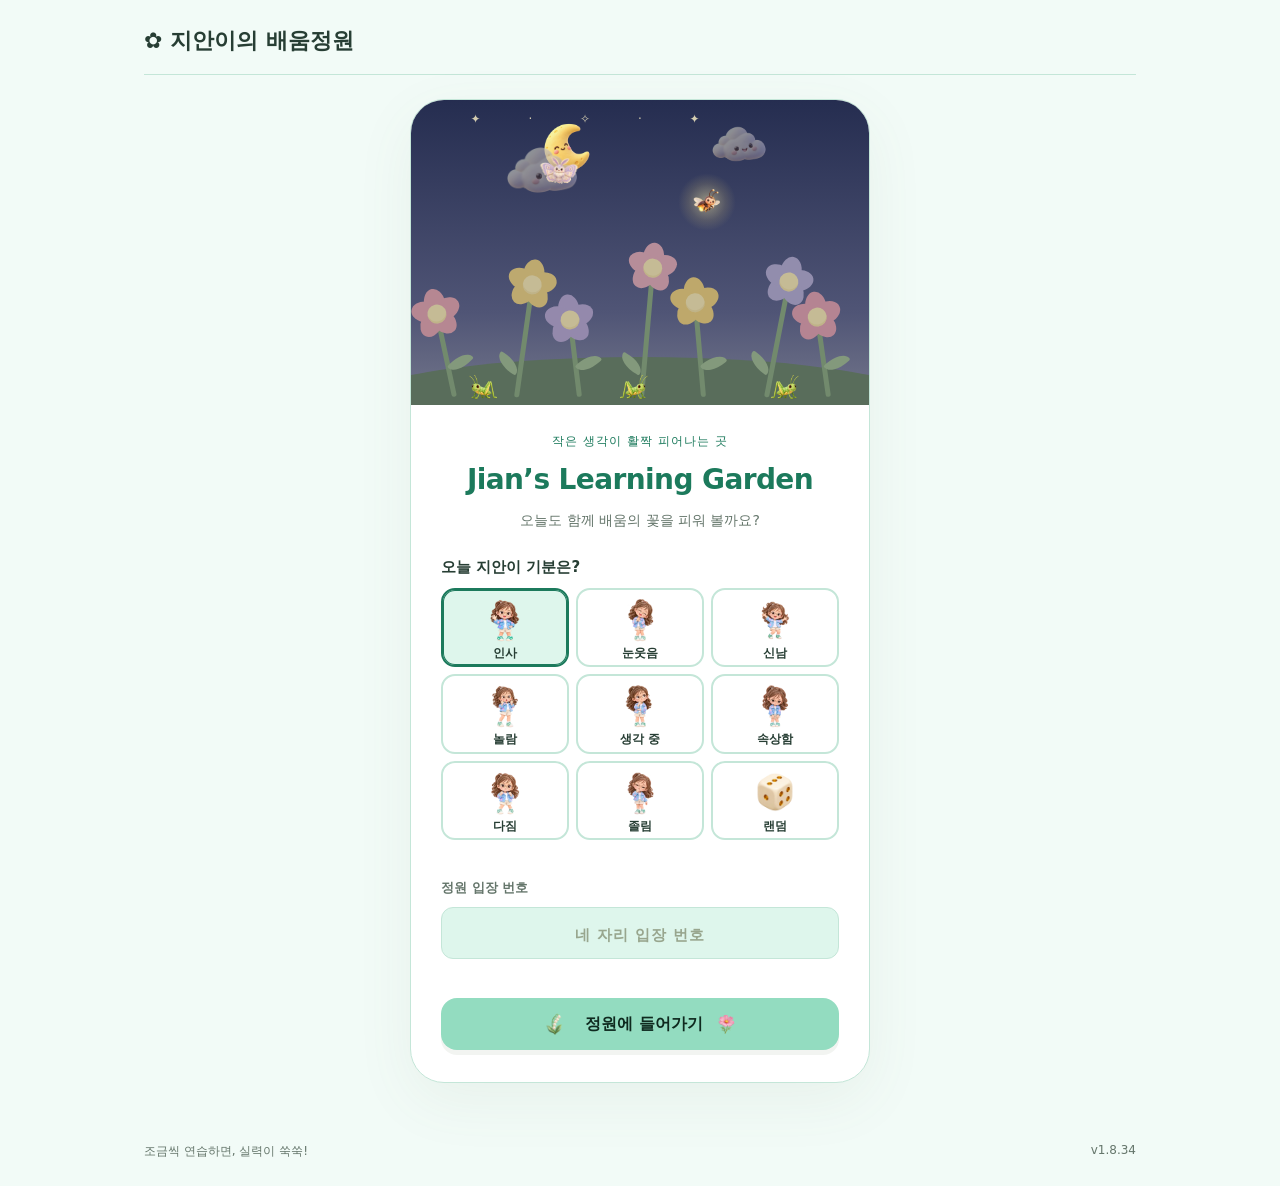
==== commit bcdcb3a1: "v1.8.34: wrap welcome title by word and enlarge flower with its name" ====
--- a/index.html
+++ b/index.html
@@ -12,15 +12,15 @@
 
 .count-groups{display:flex;justify-content:center;flex-wrap:wrap;gap:16px;margin:16px auto 24px;max-width:730px}.count-group{display:flex;justify-content:center;align-content:center;flex-wrap:wrap;gap:3px;padding:12px;background:#f4f0e5;border:2px solid #d7c9aa;border-bottom:7px solid #c6b18b;border-radius:16px 16px 22px 22px;width:126px}.count-item{font-size:26px;width:28px;text-align:center}.array-picture{background:#f5f7ed;padding:22px 12px;border-radius:20px;max-width:620px;margin:8px auto 22px}.count-array{display:grid;gap:12px 8px;max-width:540px;margin:auto}.array-item{font-size:clamp(18px,4vw,29px);text-align:center;line-height:1.2}.explanation-choices{border:1px solid #bdcbb2;border-radius:16px;padding:10px;gap:3px}.explanation-choices label{background:transparent;font-size:19px;padding:12px}.condition-box{border:1.5px solid #a7bba0;border-radius:16px;padding:16px 20px;margin:12px auto 25px;max-width:650px;font-size:21px}.condition-box p{color:#273e34;margin:10px 0}.make-equation{font-size:25px;display:flex;justify-content:center;align-items:center;gap:3px;flex-wrap:wrap;margin:23px 0}.equation-tag{font-size:19px;margin-right:6px}.matching{max-width:650px;margin:28px auto;gap:22px}.matching label{display:grid;grid-template-columns:minmax(0,1fr) 80px minmax(0,1fr);padding:18px 16px;font-size:30px;gap:8px;text-align:center}.matching select{width:100%;min-width:0;font-size:27px;padding:12px 5px;text-align:center}.match-arrow{width:80px;height:48px;color:#83a46f;justify-self:center}.match-left{white-space:nowrap}.number-grid{grid-template-columns:repeat(5,minmax(0,1fr))}.number-grid button{min-width:0}@media(max-width:480px){.matching label{grid-template-columns:minmax(0,1fr) 48px minmax(0,1fr);font-size:25px;padding:16px 8px;gap:3px}.matching select{font-size:22px}.match-arrow{width:48px;height:40px}.condition-box{font-size:18px;padding:12px 14px}.explanation-choices label{font-size:17px}.make-equation{font-size:22px;gap:0}.count-group{width:112px}.count-array{gap:10px 4px}}
 
-/* v1.8.33: table, reasoning, and family review. */
+/* v1.8.34: table, reasoning, and family review. */
 .picture-label{text-align:center;font-weight:700;color:#315d49}.scope-note{background:#f1f5e9;padding:12px 16px;border-radius:12px;line-height:1.6;font-size:14px}.error-equation{text-align:center;padding:20px 10px;background:#fbf0e7;border-radius:16px;font-size:24px;font-weight:750;overflow-wrap:anywhere}.table-scroll{overflow-x:auto;margin:24px auto;max-width:530px}.multiplication-table{border-collapse:collapse;width:100%;table-layout:fixed;text-align:center;font-size:23px}.multiplication-table caption{font-size:15px;color:#65766b;margin-bottom:12px}.multiplication-table th,.multiplication-table td{border:1px solid #b9cbae;height:58px;padding:5px 2px}.multiplication-table th{background:#eaf0df}.multiplication-table input.entry{font-size:21px;margin:0;width:2.25em}.writing-label{max-width:680px;margin:20px auto 28px;font-size:18px}.writing-entry{box-sizing:border-box;width:100%;font:inherit;font-size:18px;line-height:1.7;padding:14px;border:1.5px solid #aebe9d;border-radius:14px;background:#fafcf5;color:#273e34;resize:vertical}.writing-entry:focus{outline:3px solid #d5a447;outline-offset:3px}.rubric{padding:18px;border-radius:16px;background:#f0f4e7;margin:16px 0}.rubric ul{margin:10px 0;padding-left:22px;line-height:1.7}.rubric-button[aria-pressed=true]{background:#315d49;color:white}.pending{color:#806c2d}.review .summary-answer{line-height:1.7}.choices label span{overflow-wrap:anywhere}.topline{flex-wrap:wrap}.topline .muted{max-width:100%}@media(max-width:420px){.multiplication-table{font-size:20px}.multiplication-table input.entry{font-size:18px}.multiplication-table th,.multiplication-table td{height:50px}.error-equation{font-size:21px}.rubric{padding:14px}.rubric .actions{gap:8px}.rubric button{padding:10px 13px}}
 
-/* v1.8.33: a pastel flower garden entrance. */
+/* v1.8.34: a pastel flower garden entrance. */
 .login-garden{max-width:460px;margin:0 auto;background:#fffdf9;border:1px solid #eee4db;border-radius:34px;overflow:hidden;box-shadow:0 18px 60px #63765a12}.login-sky{height:235px;background:linear-gradient(#eaf4ef,#f7f5df);position:relative;overflow:hidden}.garden-sun{position:absolute;top:22px;right:44px;color:#edc769;font-size:43px}.garden-cloud{position:absolute;width:72px;height:22px;border-radius:30px;background:#ffffffb3}.garden-cloud:before{content:'';position:absolute;width:34px;height:34px;background:inherit;border-radius:50%;left:13px;bottom:4px}.cloud-one{left:38px;top:53px}.cloud-two{right:94px;top:93px;transform:scale(.7)}.garden-butterfly{position:absolute;left:46%;top:53px;font-size:26px;transform:rotate(-18deg)}.garden-hill{position:absolute;background:#dce9c9;width:130%;height:100px;left:-15%;bottom:-52px;border-radius:50%}.login-blooms{position:absolute;bottom:8px;left:5%;width:90%;display:flex;justify-content:space-between;align-items:end}.bloom{position:relative;width:38px;height:var(--height);transform:rotate(var(--tilt));transform-origin:bottom center}.bloom-stem{position:absolute;height:calc(100% - 21px);bottom:0;left:18px;width:5px;background:#8eb387;border-radius:5px}.bloom-leaf{position:absolute;bottom:26px;left:21px;width:25px;height:13px;border-radius:2px 100% 2px 100%;background:#a5c69a;transform:rotate(-34deg)}.bloom:nth-child(even) .bloom-leaf{left:-5px;transform:rotate(25deg)}.bloom-head{position:absolute;top:0;left:0;width:40px;height:40px}.bloom-head i{position:absolute;left:10px;top:-4px;width:21px;height:29px;border-radius:50%;background:var(--petal);transform-origin:10px 25px}.bloom-head i:nth-child(2){transform:rotate(72deg)}.bloom-head i:nth-child(3){transform:rotate(144deg)}.bloom-head i:nth-child(4){transform:rotate(216deg)}.bloom-head i:nth-child(5){transform:rotate(288deg)}.bloom-head b{position:absolute;left:11px;top:12px;width:19px;height:19px;background:#fff0b6;border-radius:50%;box-shadow:inset 0 -2px 0 #e7cb8150}.login-content{text-align:center;padding:25px 30px 32px}.login-kicker{color:#819878;font-size:12px;letter-spacing:1px}.login-content h1{font-size:34px;letter-spacing:-1.5px;line-height:1.35;margin:12px 0}.login-content h1 span{color:#5f845d;font-size:43px}.login-content>p{font-size:14px;margin:10px 0 24px}.login-content label{text-align:left;font-size:13px;color:#71826c;gap:10px}.login-content input{width:100%;min-height:52px;background:#f8faf2;border:1.5px solid #dbe4cf;font-size:18px;text-align:center;letter-spacing:5px}.login-content input::placeholder{letter-spacing:1px;font-size:15px;color:#98a68e}.login-content button{width:100%;background:#7e9d76;box-shadow:0 5px 0 #647f5b15;min-height:52px}.login-content button span{margin-left:8px}#login-notice{min-height:23px;margin:8px 0;color:#ac695e;font-size:13px;line-height:1.7}@media(max-width:480px){.login-garden{border-radius:28px}.login-content{padding:22px 24px 28px}.login-sky{height:210px}}
 
-/* v1.8.33: subject home and dictation module. */
+/* v1.8.34: subject home and dictation module. */
 .study-home{font-size:13px;min-height:40px;padding:8px 12px}.brand{font-size:clamp(17px,3vw,22px)}.study-welcome{position:relative;padding:12px 0 24px}.study-welcome h1{font-size:clamp(32px,5vw,46px);line-height:1.35}.study-sprouts{position:absolute;right:30px;bottom:40px;font-size:64px;transform:rotate(-7deg)}.subject-grid{display:grid;grid-template-columns:1fr 1fr;gap:22px}.subject-card{display:flex;flex-direction:column;align-items:flex-start;text-align:left;color:#273e34;border:1px solid #dbe4ce;border-radius:28px;padding:28px;background:#eef4e3;min-width:0;transition:box-shadow .18s}.subject-card:hover{filter:none;transform:none;box-shadow:0 12px 28px #53664d12}.dictation-card{background:#fff0f1;border-color:#ecd6db}.subject-illustration{display:flex;width:100%;height:100px;align-items:center;justify-content:space-between;font-size:64px}.subject-illustration span{font-size:23px;letter-spacing:3px;padding:12px;border-radius:15px;background:#ffffff88;color:#82946a;transform:rotate(7deg)}.dictation-card .subject-illustration span{color:#b37c92;transform:rotate(-6deg)}.subject-label{font-size:12px;margin-top:17px;color:#718461;letter-spacing:2px}.dictation-card .subject-label{color:#aa7889}.subject-card strong{font-size:29px;margin:10px 0 12px;letter-spacing:-1px}.subject-description{font-size:14px;font-weight:500;color:#71806a;line-height:1.7}.subject-record{margin-top:26px;padding-top:17px;border-top:1px solid #cad6bf88;width:100%;display:flex;justify-content:space-between;font-size:13px;color:#71806a}.study-backup{margin-top:24px}.study-backup summary,.review-correct summary,.review-writing summary{cursor:pointer;font-weight:750;line-height:1.7}.review-writing{border-color:#e3dfc5}.review-wrong{border-color:#ecd9ce}.review-correct{background:#f6f8f0}body[data-screen=dictation] main{padding:24px 0 0}body[data-screen=dictation] footer{margin-top:16px}body[data-screen=login] main{padding-top:24px}@media(max-width:650px){.subject-grid{grid-template-columns:1fr;gap:16px}.subject-card{padding:22px}.subject-illustration{height:75px;font-size:53px}.subject-card strong{font-size:27px}.subject-record{margin-top:20px}.study-sprouts{font-size:39px;right:0;bottom:55px}.study-welcome h1{font-size:31px}.study-welcome p{font-size:14px}.subject-illustration span{font-size:21px}.study-welcome{padding-top:0}.study-home{font-size:12px}}
-/* v1.8.33: shared appearance and a single document for both subjects. */
+/* v1.8.34: shared appearance and a single document for both subjects. */
 [hidden]{display:none!important}body{background:var(--bg);color:var(--ink)}p,.muted,footer{color:var(--muted)}header{border-color:var(--line)}.common-nav{display:flex;flex-wrap:wrap;gap:8px;justify-content:flex-end}.panel,.login-garden{background:var(--card);border-color:var(--line)}button{background:var(--accent);color:var(--on-accent)}.ghost,.stat,.scope-note,.dots,.array-picture,.movement-scroll,.matching label,.number-grid button{background:var(--accent-soft);color:var(--ink)}input,select,textarea,.writing-entry,input.entry,.fields input.entry,input.sentence-entry{background:var(--card);color:var(--ink);border-color:var(--line)}.choices label{background:var(--accent-soft);color:var(--ink)}.explanation-choices label{background:transparent}.track{background:var(--accent-soft)}.track div{background:var(--accent)}.eyebrow,.method-block h3,.picture-label{color:var(--accent-ink)}.good{color:var(--ok)}.wrong,#notice,#login-notice{color:var(--bad)}.pending{color:var(--accent-ink)}.rubric,.review-correct{background:var(--accent-soft)}.review,.condition-box,.explanation-choices,.multiplication-table th,.multiplication-table td,.method-block+.method-block{border-color:var(--line)}.condition-box p,.arrow-plus{color:var(--ink)}.multiplication-table th{background:var(--accent-soft)}.error-equation{background:var(--bad-soft)}.rubric-button[aria-pressed=true],.number-grid button[aria-pressed=true]{background:var(--accent);color:var(--on-accent)}.subject-card,.dictation-card{background:var(--accent-soft);border-color:var(--line);color:var(--ink)}.subject-label,.subject-description,.subject-record,.dictation-card .subject-label{color:var(--muted)}.subject-illustration span,.dictation-card .subject-illustration span{background:var(--card);color:var(--accent-ink)}.subject-record{border-color:var(--line)}.login-content h1 span,.login-kicker{color:var(--accent-ink)}.login-content label{color:var(--muted)}.login-content button{background:var(--accent);color:var(--on-accent)}.login-content input{background:var(--accent-soft);border-color:var(--line)}.garden{background:var(--accent-soft)}#dictation-native{display:block;width:100%;max-width:900px;margin:auto}#appearance-dialog{width:min(94vw,500px);max-height:88dvh;overflow:auto;border:1px solid var(--line);border-radius:24px;padding:24px;background:var(--card);color:var(--ink)}#appearance-dialog::backdrop{background:#12231d66}#appearance-dialog h2{margin:0}#appearance-dialog fieldset{border:0;padding:0;margin:26px 0}#appearance-dialog legend{font-weight:750;margin-bottom:14px}.appearance-options{display:flex;gap:14px;flex-wrap:wrap}.appearance-options label{display:flex;align-items:center;gap:6px}.appearance-options input{accent-color:var(--accent-ink)}.appearance-swatches{display:grid;grid-template-columns:1fr 1fr;gap:10px}.appearance-swatches button{display:flex;align-items:center;gap:8px;border:2px solid transparent;background:var(--accent-soft);color:var(--ink);padding:12px;font-size:14px}.appearance-swatches button[aria-pressed=true]{border-color:var(--accent-ink)}.appearance-swatches i{width:20px;height:20px;flex-shrink:0;border-radius:50%}#appearance-notice{font-size:13px;line-height:1.7;margin-bottom:0}@media(max-width:650px){header{align-items:flex-start;gap:8px}.common-nav{max-width:165px;gap:6px}.brand{line-height:1.5}.common-nav button{font-size:12px;padding:7px 9px;min-height:36px}#appearance-dialog{padding:20px}.appearance-swatches button{padding:10px 8px}}
 
 /* Gentle decorative motion, confined to the login sky. */
@@ -40,7 +40,7 @@
 
 .subject-grid{grid-template-columns:repeat(3,minmax(0,1fr))}.times{max-width:720px;margin:auto;text-align:center}.times fieldset{border:0;padding:0;margin:24px 0}.times legend{width:100%;font-weight:700;margin-bottom:12px}.times-options{display:flex;justify-content:center;gap:10px;flex-wrap:wrap}.times-options [aria-pressed=true]{background:var(--accent);color:var(--on-accent);box-shadow:0 0 0 2px var(--accent-ink)}.times label:not(.times-equation){max-width:240px;margin:20px auto}.times-picture{display:flex;flex-wrap:wrap;gap:10px;justify-content:center;margin:20px auto}.times-group{background:var(--accent-soft);color:var(--ink);border:2px solid transparent;border-radius:16px;padding:10px;min-height:44px}.times-group.lit{border-color:var(--accent-ink);background:var(--card)}.times-group small{display:block;font-size:12px;color:var(--muted);margin-top:5px}.times-objects{display:grid;grid-template-columns:repeat(var(--objects),1fr);gap:3px;font-size:20px;line-height:1.3}.times-dots{display:grid;width:min(100%,360px);gap:5px}.times-dots .times-group{padding:5px 10px;display:flex;align-items:center;justify-content:space-between;gap:10px}.times-dots .times-objects{flex:1;gap:6px}.times-objects i{width:clamp(10px,3vw,17px);aspect-ratio:1;border-radius:50%;background:var(--accent-ink);display:block}.times-dots small{white-space:nowrap;margin:0}.times-equation{display:flex;align-items:center;justify-content:center;gap:12px;font-size:clamp(28px,6vw,42px);font-weight:700;margin:24px 0;flex-wrap:wrap}.times input.entry{width:2.3em;height:1.6em;font:inherit;padding:2px;text-align:center}.times-sum{overflow-wrap:anywhere;line-height:1.8}.times-keypad{display:grid;grid-template-columns:repeat(3,1fr);gap:10px;max-width:280px;margin:20px auto}.times-keypad button{font-size:22px;min-height:52px}.times .actions{justify-content:center}.times button:disabled{opacity:.45;cursor:default}.times #times-feedback{min-height:1.6em;line-height:1.6}@media(max-width:800px){.subject-grid{grid-template-columns:1fr}.times{padding:20px 14px}.times-objects{font-size:18px}}
 
-/* v1.8.33: align spacing across learning cards and the three practice choices. */
+/* v1.8.34: align spacing across learning cards and the three practice choices. */
 .panel{padding:24px;margin-top:24px}.panel p{line-height:1.6}.panel h1,.panel h2,.panel h3{line-height:1.35}.panel>p:first-of-type{margin-top:8px}.panel .actions{gap:10px}.subject-card{padding:24px;gap:0}.subject-label{margin-top:12px}.subject-card strong{margin:8px 0}.subject-description{line-height:1.55}.subject-record{margin-top:18px;padding-top:12px;line-height:1.5}.times{padding:22px 24px}.times fieldset{margin:14px 0 18px}.times-options{gap:10px}.times-mode-options{display:grid;grid-template-columns:repeat(3,minmax(0,1fr));gap:10px}.times-mode-card{min-width:0;min-height:98px;padding:9px 5px;display:flex;flex-direction:column;align-items:center;justify-content:center;gap:4px;border:2px solid var(--line);border-radius:16px;background:var(--card);color:var(--ink)}.times-mode-card[aria-pressed=true]{border-color:var(--accent-ink);background:var(--accent-soft);box-shadow:inset 0 0 0 1px var(--accent-ink)}.times-mode-card>span{font-size:36px;line-height:1.15}.times-mode-card small{font-size:12px;line-height:1.25;white-space:nowrap}.times-picture{margin:12px auto;gap:8px}.times-group{padding:8px}.times-equation{margin:12px 0}.times-sum{margin:8px 0;line-height:1.55}.times-question{display:inline-flex;align-items:center;justify-content:center;min-width:1.8em;min-height:1.8em;padding:0 5px;border:1px solid var(--accent-ink);border-radius:8px;background:var(--card);color:var(--accent-ink);font:inherit;line-height:1.2;vertical-align:middle}.times-question:active{transform:scale(.96)}.times-keypad{margin:12px auto;gap:8px}.times #times-feedback{margin:8px 0;line-height:1.6}.times .actions{margin-top:10px}#times-help:not(:empty){margin-top:12px}#times-help:empty{margin:0}.review{padding:14px 0}.review p{margin:8px 0;line-height:1.6}.choices{gap:9px;margin:18px auto}.choices label{padding:13px;line-height:1.5}.condition-box{padding:14px 18px;margin:10px auto 18px}.matching{gap:14px;margin:18px auto}.matching label{padding:14px}.methods{line-height:1.8}.method-block{padding:12px 0 16px}.group-pics,.count-groups{gap:10px;margin:12px auto 18px}.picture-equations,.sentence-fields{margin-top:12px;margin-bottom:20px}
 @media(max-width:650px){.panel{padding:20px 16px;margin-top:20px}.subject-card{padding:20px 18px}.subject-record{margin-top:14px;padding-top:10px}.times{padding:18px 14px}.times-mode-options{gap:7px}.times-mode-card{min-height:84px;padding:7px 3px;gap:3px;border-radius:14px}.times-mode-card>span{font-size:30px}.times-mode-card small{font-size:clamp(10px,3vw,12px);letter-spacing:-.3px}.times-picture{gap:6px}.times-group{padding:7px}.choices{gap:8px;margin:14px auto}.choices label{padding:11px}.condition-box{padding:12px;margin:8px auto 16px}.matching{gap:10px;margin:14px auto}}
 
@@ -76,7 +76,7 @@
 /* Welcome layout: one definition; both captions share the bottom row. */
 .study-welcome.has-mood{--welcome-title-offset:30.2px;display:grid;grid-template-columns:minmax(0,1fr) clamp(164px,36vw,220px);grid-template-rows:1fr auto;column-gap:8px;row-gap:8px;min-height:210px;padding:0 0 24px;align-items:end}
 .welcome-copy{display:flex;flex-direction:column;grid-column:1;grid-row:1 / 3;align-self:stretch;min-width:0}.welcome-mood{display:contents}
-.welcome-heading{grid-column:1;grid-row:1;align-self:start;min-width:0}.welcome-heading .eyebrow{display:block;line-height:1.4}.welcome-heading h1{margin:12px 0 0}
+.welcome-heading{grid-column:1;grid-row:1;align-self:start;min-width:0}.welcome-heading .eyebrow{display:block;line-height:1.4}.welcome-heading h1{margin:12px 0 0;word-break:keep-all;overflow-wrap:normal}
 .welcome-intro{display:flex;flex-direction:column;flex:1;align-self:flex-start;width:100%;max-width:100%;min-width:0}.welcome-intro>p{margin:0;margin-top:auto;line-height:1.6;text-align:center}
 .welcome-mood img{display:block;grid-column:2;grid-row:1;align-self:end;margin-top:var(--welcome-title-offset);width:100%;height:clamp(166px,30vw,240px);max-width:100%;object-fit:contain;object-position:center bottom}
 .welcome-mood figcaption{grid-column:2;grid-row:2;margin:0;align-self:end;text-align:center;color:var(--accent-ink);font-size:13px;line-height:1.6;font-weight:600;white-space:nowrap;word-break:normal;overflow-wrap:normal;min-height:1.6em;display:flex;align-items:flex-end;justify-content:center}
@@ -117,9 +117,9 @@
 .math-home-icon{display:inline-flex;align-items:center;justify-content:center;flex:0 0 44px;width:44px;min-height:44px;padding:7px;line-height:1}.math-home-icon img{display:block;width:30px;height:30px;object-fit:contain}
 /* A compact flower and name below the welcome title. */
 .welcome-flower{display:flex;flex-direction:column;align-items:center;gap:3px;margin:8px 0;min-width:0}
-.welcome-flower img{display:block;width:86px;height:86px;max-width:100%;object-fit:contain}
-.welcome-flower figcaption{font-size:12px;line-height:1.4;color:var(--accent-ink);text-align:center;white-space:nowrap}
-@media(max-width:650px){.welcome-flower{margin:6px 0;gap:2px}.welcome-flower img{width:64px;height:64px}.welcome-flower figcaption{font-size:11px}}
+.welcome-flower img{display:block;width:100px;height:100px;max-width:100%;object-fit:contain}
+.welcome-flower figcaption{font-size:13px;line-height:1.4;color:var(--accent-ink);text-align:center;white-space:nowrap}
+@media(max-width:650px){.welcome-flower{margin:6px 0;gap:3px}.welcome-flower img{width:80px;height:80px}.welcome-flower figcaption{font-size:12px}}
 
 /* Counting assets remain one object per cell, including dense 8/9-table pictures. */
 .picture-object{display:inline-grid;place-items:center;width:1.25em;height:1.25em;vertical-align:middle;line-height:1}
@@ -232,4 +232,4 @@
 @keyframes scene-cloud-drift{from{transform:translateX(-14px)}to{transform:translateX(18px)}}
 @media(max-width:480px){.login-sky{height:280px}.scene-cloud-one{width:104px;height:78px}.scene-cloud-two{width:78px;height:58px}}
 @media(prefers-reduced-motion:reduce){.scene-cloud{animation:none!important}}
-</style><div class="wrap"><header><div class="brand">✿ 지안이의 배움정원</div><nav class="common-nav"><button id="appearance-button" class="ghost study-home" type="button" hidden><span class="appearance-emoji" data-keep-emoji aria-hidden="true">🌈</span><span>화면 설정</span></button><button id="logout-button" class="ghost garden-logout" type="button" aria-label="로그아웃" title="로그아웃" hidden><img src="assets/icons/logout.webp" width="34" height="38" alt=""></button><button id="study-home" class="ghost study-home garden-hub-icon" type="button" aria-label="배움정원 홈" title="배움정원 홈" hidden><img src="assets/icons/library.webp" width="30" height="30" alt="" draggable="false"></button></nav></header><main id="app"></main><footer><span>조금씩 연습하면, 실력이 쑥쑥!</span><span>v1.8.33</span></footer></div><dialog id="appearance-dialog" aria-label="화면 설정"></dialog><script src="pictures.js?v=1.8.33"></script><script src="icons.js?v=1.8.33"></script><script src="appearance.js?v=1.8.33"></script><script src="dictation/dictation.js?v=1.8.33"></script><script src="times.js?v=1.8.33"></script><script src="login-scene.js?v=1.8.33"></script><script src="moods.js?v=1.8.33"></script><script src="flowers.js?v=1.8.33"></script><script src="study.js?v=1.8.33"></script><script src="questions.js?v=1.8.33"></script><script src="navigation.js?v=1.8.33"></script><script src="session.js?v=1.8.33"></script><script src="app.js?v=1.8.33"></script></html>
+</style><div class="wrap"><header><div class="brand">✿ 지안이의 배움정원</div><nav class="common-nav"><button id="appearance-button" class="ghost study-home" type="button" hidden><span class="appearance-emoji" data-keep-emoji aria-hidden="true">🌈</span><span>화면 설정</span></button><button id="logout-button" class="ghost garden-logout" type="button" aria-label="로그아웃" title="로그아웃" hidden><img src="assets/icons/logout.webp" width="34" height="38" alt=""></button><button id="study-home" class="ghost study-home garden-hub-icon" type="button" aria-label="배움정원 홈" title="배움정원 홈" hidden><img src="assets/icons/library.webp" width="30" height="30" alt="" draggable="false"></button></nav></header><main id="app"></main><footer><span>조금씩 연습하면, 실력이 쑥쑥!</span><span>v1.8.34</span></footer></div><dialog id="appearance-dialog" aria-label="화면 설정"></dialog><script src="pictures.js?v=1.8.34"></script><script src="icons.js?v=1.8.34"></script><script src="appearance.js?v=1.8.34"></script><script src="dictation/dictation.js?v=1.8.34"></script><script src="times.js?v=1.8.34"></script><script src="login-scene.js?v=1.8.34"></script><script src="moods.js?v=1.8.34"></script><script src="flowers.js?v=1.8.34"></script><script src="study.js?v=1.8.34"></script><script src="questions.js?v=1.8.34"></script><script src="navigation.js?v=1.8.34"></script><script src="session.js?v=1.8.34"></script><script src="app.js?v=1.8.34"></script></html>
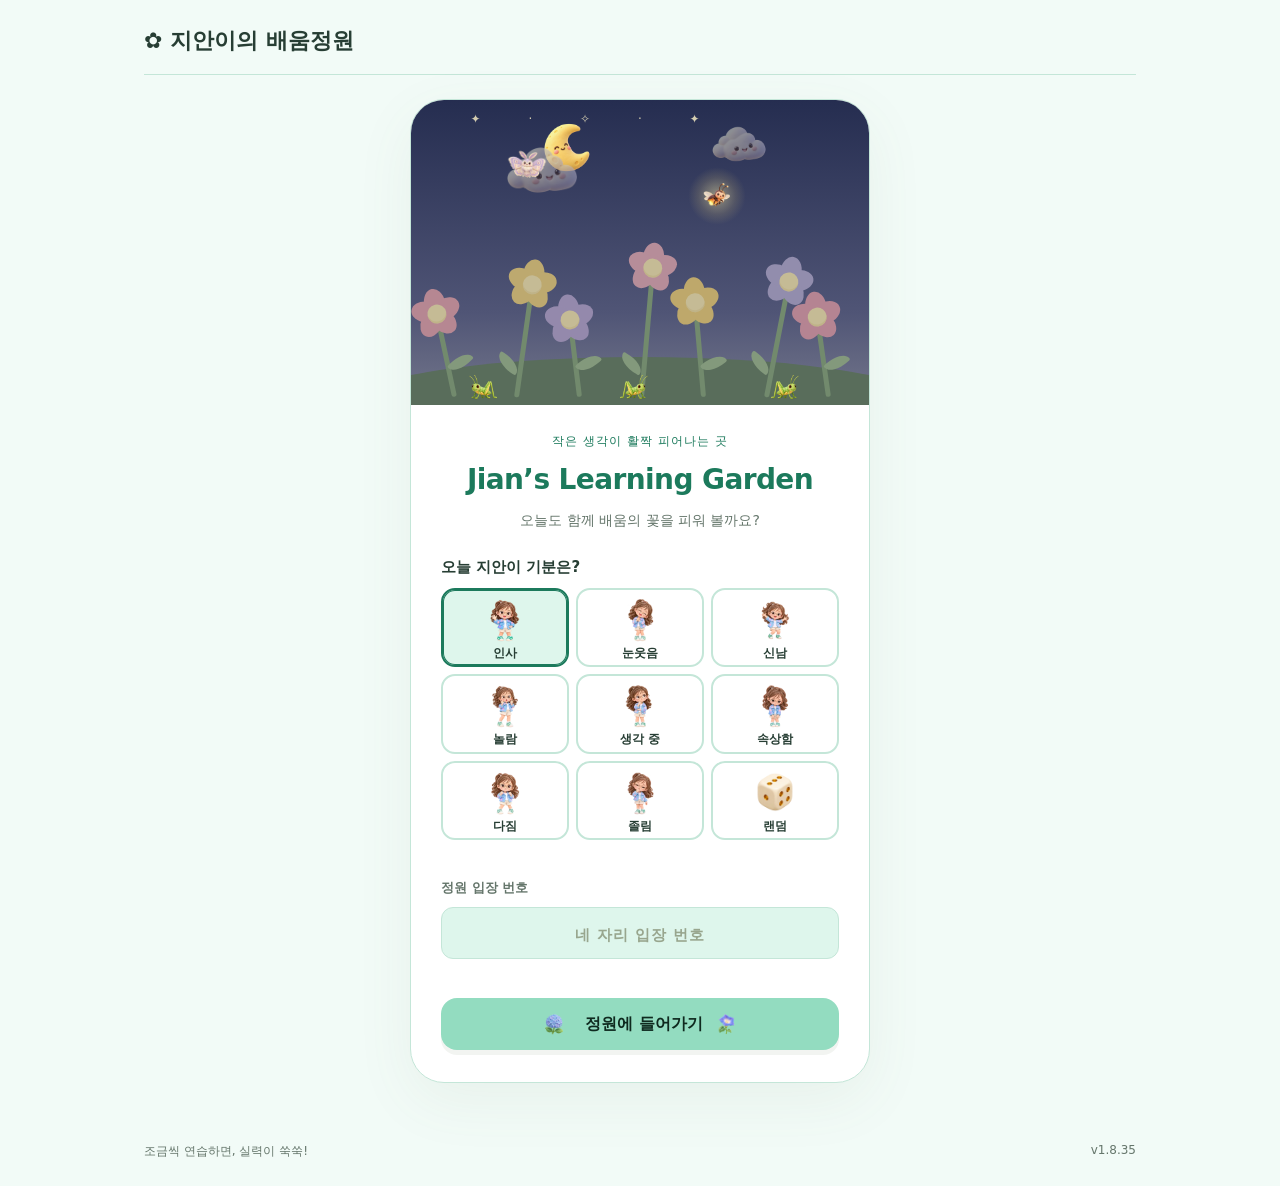
==== commit c797406b: "v1.8.35: anchor enlarged welcome flower and name above intro" ====
--- a/index.html
+++ b/index.html
@@ -12,15 +12,15 @@
 
 .count-groups{display:flex;justify-content:center;flex-wrap:wrap;gap:16px;margin:16px auto 24px;max-width:730px}.count-group{display:flex;justify-content:center;align-content:center;flex-wrap:wrap;gap:3px;padding:12px;background:#f4f0e5;border:2px solid #d7c9aa;border-bottom:7px solid #c6b18b;border-radius:16px 16px 22px 22px;width:126px}.count-item{font-size:26px;width:28px;text-align:center}.array-picture{background:#f5f7ed;padding:22px 12px;border-radius:20px;max-width:620px;margin:8px auto 22px}.count-array{display:grid;gap:12px 8px;max-width:540px;margin:auto}.array-item{font-size:clamp(18px,4vw,29px);text-align:center;line-height:1.2}.explanation-choices{border:1px solid #bdcbb2;border-radius:16px;padding:10px;gap:3px}.explanation-choices label{background:transparent;font-size:19px;padding:12px}.condition-box{border:1.5px solid #a7bba0;border-radius:16px;padding:16px 20px;margin:12px auto 25px;max-width:650px;font-size:21px}.condition-box p{color:#273e34;margin:10px 0}.make-equation{font-size:25px;display:flex;justify-content:center;align-items:center;gap:3px;flex-wrap:wrap;margin:23px 0}.equation-tag{font-size:19px;margin-right:6px}.matching{max-width:650px;margin:28px auto;gap:22px}.matching label{display:grid;grid-template-columns:minmax(0,1fr) 80px minmax(0,1fr);padding:18px 16px;font-size:30px;gap:8px;text-align:center}.matching select{width:100%;min-width:0;font-size:27px;padding:12px 5px;text-align:center}.match-arrow{width:80px;height:48px;color:#83a46f;justify-self:center}.match-left{white-space:nowrap}.number-grid{grid-template-columns:repeat(5,minmax(0,1fr))}.number-grid button{min-width:0}@media(max-width:480px){.matching label{grid-template-columns:minmax(0,1fr) 48px minmax(0,1fr);font-size:25px;padding:16px 8px;gap:3px}.matching select{font-size:22px}.match-arrow{width:48px;height:40px}.condition-box{font-size:18px;padding:12px 14px}.explanation-choices label{font-size:17px}.make-equation{font-size:22px;gap:0}.count-group{width:112px}.count-array{gap:10px 4px}}
 
-/* v1.8.34: table, reasoning, and family review. */
+/* v1.8.35: table, reasoning, and family review. */
 .picture-label{text-align:center;font-weight:700;color:#315d49}.scope-note{background:#f1f5e9;padding:12px 16px;border-radius:12px;line-height:1.6;font-size:14px}.error-equation{text-align:center;padding:20px 10px;background:#fbf0e7;border-radius:16px;font-size:24px;font-weight:750;overflow-wrap:anywhere}.table-scroll{overflow-x:auto;margin:24px auto;max-width:530px}.multiplication-table{border-collapse:collapse;width:100%;table-layout:fixed;text-align:center;font-size:23px}.multiplication-table caption{font-size:15px;color:#65766b;margin-bottom:12px}.multiplication-table th,.multiplication-table td{border:1px solid #b9cbae;height:58px;padding:5px 2px}.multiplication-table th{background:#eaf0df}.multiplication-table input.entry{font-size:21px;margin:0;width:2.25em}.writing-label{max-width:680px;margin:20px auto 28px;font-size:18px}.writing-entry{box-sizing:border-box;width:100%;font:inherit;font-size:18px;line-height:1.7;padding:14px;border:1.5px solid #aebe9d;border-radius:14px;background:#fafcf5;color:#273e34;resize:vertical}.writing-entry:focus{outline:3px solid #d5a447;outline-offset:3px}.rubric{padding:18px;border-radius:16px;background:#f0f4e7;margin:16px 0}.rubric ul{margin:10px 0;padding-left:22px;line-height:1.7}.rubric-button[aria-pressed=true]{background:#315d49;color:white}.pending{color:#806c2d}.review .summary-answer{line-height:1.7}.choices label span{overflow-wrap:anywhere}.topline{flex-wrap:wrap}.topline .muted{max-width:100%}@media(max-width:420px){.multiplication-table{font-size:20px}.multiplication-table input.entry{font-size:18px}.multiplication-table th,.multiplication-table td{height:50px}.error-equation{font-size:21px}.rubric{padding:14px}.rubric .actions{gap:8px}.rubric button{padding:10px 13px}}
 
-/* v1.8.34: a pastel flower garden entrance. */
+/* v1.8.35: a pastel flower garden entrance. */
 .login-garden{max-width:460px;margin:0 auto;background:#fffdf9;border:1px solid #eee4db;border-radius:34px;overflow:hidden;box-shadow:0 18px 60px #63765a12}.login-sky{height:235px;background:linear-gradient(#eaf4ef,#f7f5df);position:relative;overflow:hidden}.garden-sun{position:absolute;top:22px;right:44px;color:#edc769;font-size:43px}.garden-cloud{position:absolute;width:72px;height:22px;border-radius:30px;background:#ffffffb3}.garden-cloud:before{content:'';position:absolute;width:34px;height:34px;background:inherit;border-radius:50%;left:13px;bottom:4px}.cloud-one{left:38px;top:53px}.cloud-two{right:94px;top:93px;transform:scale(.7)}.garden-butterfly{position:absolute;left:46%;top:53px;font-size:26px;transform:rotate(-18deg)}.garden-hill{position:absolute;background:#dce9c9;width:130%;height:100px;left:-15%;bottom:-52px;border-radius:50%}.login-blooms{position:absolute;bottom:8px;left:5%;width:90%;display:flex;justify-content:space-between;align-items:end}.bloom{position:relative;width:38px;height:var(--height);transform:rotate(var(--tilt));transform-origin:bottom center}.bloom-stem{position:absolute;height:calc(100% - 21px);bottom:0;left:18px;width:5px;background:#8eb387;border-radius:5px}.bloom-leaf{position:absolute;bottom:26px;left:21px;width:25px;height:13px;border-radius:2px 100% 2px 100%;background:#a5c69a;transform:rotate(-34deg)}.bloom:nth-child(even) .bloom-leaf{left:-5px;transform:rotate(25deg)}.bloom-head{position:absolute;top:0;left:0;width:40px;height:40px}.bloom-head i{position:absolute;left:10px;top:-4px;width:21px;height:29px;border-radius:50%;background:var(--petal);transform-origin:10px 25px}.bloom-head i:nth-child(2){transform:rotate(72deg)}.bloom-head i:nth-child(3){transform:rotate(144deg)}.bloom-head i:nth-child(4){transform:rotate(216deg)}.bloom-head i:nth-child(5){transform:rotate(288deg)}.bloom-head b{position:absolute;left:11px;top:12px;width:19px;height:19px;background:#fff0b6;border-radius:50%;box-shadow:inset 0 -2px 0 #e7cb8150}.login-content{text-align:center;padding:25px 30px 32px}.login-kicker{color:#819878;font-size:12px;letter-spacing:1px}.login-content h1{font-size:34px;letter-spacing:-1.5px;line-height:1.35;margin:12px 0}.login-content h1 span{color:#5f845d;font-size:43px}.login-content>p{font-size:14px;margin:10px 0 24px}.login-content label{text-align:left;font-size:13px;color:#71826c;gap:10px}.login-content input{width:100%;min-height:52px;background:#f8faf2;border:1.5px solid #dbe4cf;font-size:18px;text-align:center;letter-spacing:5px}.login-content input::placeholder{letter-spacing:1px;font-size:15px;color:#98a68e}.login-content button{width:100%;background:#7e9d76;box-shadow:0 5px 0 #647f5b15;min-height:52px}.login-content button span{margin-left:8px}#login-notice{min-height:23px;margin:8px 0;color:#ac695e;font-size:13px;line-height:1.7}@media(max-width:480px){.login-garden{border-radius:28px}.login-content{padding:22px 24px 28px}.login-sky{height:210px}}
 
-/* v1.8.34: subject home and dictation module. */
+/* v1.8.35: subject home and dictation module. */
 .study-home{font-size:13px;min-height:40px;padding:8px 12px}.brand{font-size:clamp(17px,3vw,22px)}.study-welcome{position:relative;padding:12px 0 24px}.study-welcome h1{font-size:clamp(32px,5vw,46px);line-height:1.35}.study-sprouts{position:absolute;right:30px;bottom:40px;font-size:64px;transform:rotate(-7deg)}.subject-grid{display:grid;grid-template-columns:1fr 1fr;gap:22px}.subject-card{display:flex;flex-direction:column;align-items:flex-start;text-align:left;color:#273e34;border:1px solid #dbe4ce;border-radius:28px;padding:28px;background:#eef4e3;min-width:0;transition:box-shadow .18s}.subject-card:hover{filter:none;transform:none;box-shadow:0 12px 28px #53664d12}.dictation-card{background:#fff0f1;border-color:#ecd6db}.subject-illustration{display:flex;width:100%;height:100px;align-items:center;justify-content:space-between;font-size:64px}.subject-illustration span{font-size:23px;letter-spacing:3px;padding:12px;border-radius:15px;background:#ffffff88;color:#82946a;transform:rotate(7deg)}.dictation-card .subject-illustration span{color:#b37c92;transform:rotate(-6deg)}.subject-label{font-size:12px;margin-top:17px;color:#718461;letter-spacing:2px}.dictation-card .subject-label{color:#aa7889}.subject-card strong{font-size:29px;margin:10px 0 12px;letter-spacing:-1px}.subject-description{font-size:14px;font-weight:500;color:#71806a;line-height:1.7}.subject-record{margin-top:26px;padding-top:17px;border-top:1px solid #cad6bf88;width:100%;display:flex;justify-content:space-between;font-size:13px;color:#71806a}.study-backup{margin-top:24px}.study-backup summary,.review-correct summary,.review-writing summary{cursor:pointer;font-weight:750;line-height:1.7}.review-writing{border-color:#e3dfc5}.review-wrong{border-color:#ecd9ce}.review-correct{background:#f6f8f0}body[data-screen=dictation] main{padding:24px 0 0}body[data-screen=dictation] footer{margin-top:16px}body[data-screen=login] main{padding-top:24px}@media(max-width:650px){.subject-grid{grid-template-columns:1fr;gap:16px}.subject-card{padding:22px}.subject-illustration{height:75px;font-size:53px}.subject-card strong{font-size:27px}.subject-record{margin-top:20px}.study-sprouts{font-size:39px;right:0;bottom:55px}.study-welcome h1{font-size:31px}.study-welcome p{font-size:14px}.subject-illustration span{font-size:21px}.study-welcome{padding-top:0}.study-home{font-size:12px}}
-/* v1.8.34: shared appearance and a single document for both subjects. */
+/* v1.8.35: shared appearance and a single document for both subjects. */
 [hidden]{display:none!important}body{background:var(--bg);color:var(--ink)}p,.muted,footer{color:var(--muted)}header{border-color:var(--line)}.common-nav{display:flex;flex-wrap:wrap;gap:8px;justify-content:flex-end}.panel,.login-garden{background:var(--card);border-color:var(--line)}button{background:var(--accent);color:var(--on-accent)}.ghost,.stat,.scope-note,.dots,.array-picture,.movement-scroll,.matching label,.number-grid button{background:var(--accent-soft);color:var(--ink)}input,select,textarea,.writing-entry,input.entry,.fields input.entry,input.sentence-entry{background:var(--card);color:var(--ink);border-color:var(--line)}.choices label{background:var(--accent-soft);color:var(--ink)}.explanation-choices label{background:transparent}.track{background:var(--accent-soft)}.track div{background:var(--accent)}.eyebrow,.method-block h3,.picture-label{color:var(--accent-ink)}.good{color:var(--ok)}.wrong,#notice,#login-notice{color:var(--bad)}.pending{color:var(--accent-ink)}.rubric,.review-correct{background:var(--accent-soft)}.review,.condition-box,.explanation-choices,.multiplication-table th,.multiplication-table td,.method-block+.method-block{border-color:var(--line)}.condition-box p,.arrow-plus{color:var(--ink)}.multiplication-table th{background:var(--accent-soft)}.error-equation{background:var(--bad-soft)}.rubric-button[aria-pressed=true],.number-grid button[aria-pressed=true]{background:var(--accent);color:var(--on-accent)}.subject-card,.dictation-card{background:var(--accent-soft);border-color:var(--line);color:var(--ink)}.subject-label,.subject-description,.subject-record,.dictation-card .subject-label{color:var(--muted)}.subject-illustration span,.dictation-card .subject-illustration span{background:var(--card);color:var(--accent-ink)}.subject-record{border-color:var(--line)}.login-content h1 span,.login-kicker{color:var(--accent-ink)}.login-content label{color:var(--muted)}.login-content button{background:var(--accent);color:var(--on-accent)}.login-content input{background:var(--accent-soft);border-color:var(--line)}.garden{background:var(--accent-soft)}#dictation-native{display:block;width:100%;max-width:900px;margin:auto}#appearance-dialog{width:min(94vw,500px);max-height:88dvh;overflow:auto;border:1px solid var(--line);border-radius:24px;padding:24px;background:var(--card);color:var(--ink)}#appearance-dialog::backdrop{background:#12231d66}#appearance-dialog h2{margin:0}#appearance-dialog fieldset{border:0;padding:0;margin:26px 0}#appearance-dialog legend{font-weight:750;margin-bottom:14px}.appearance-options{display:flex;gap:14px;flex-wrap:wrap}.appearance-options label{display:flex;align-items:center;gap:6px}.appearance-options input{accent-color:var(--accent-ink)}.appearance-swatches{display:grid;grid-template-columns:1fr 1fr;gap:10px}.appearance-swatches button{display:flex;align-items:center;gap:8px;border:2px solid transparent;background:var(--accent-soft);color:var(--ink);padding:12px;font-size:14px}.appearance-swatches button[aria-pressed=true]{border-color:var(--accent-ink)}.appearance-swatches i{width:20px;height:20px;flex-shrink:0;border-radius:50%}#appearance-notice{font-size:13px;line-height:1.7;margin-bottom:0}@media(max-width:650px){header{align-items:flex-start;gap:8px}.common-nav{max-width:165px;gap:6px}.brand{line-height:1.5}.common-nav button{font-size:12px;padding:7px 9px;min-height:36px}#appearance-dialog{padding:20px}.appearance-swatches button{padding:10px 8px}}
 
 /* Gentle decorative motion, confined to the login sky. */
@@ -40,7 +40,7 @@
 
 .subject-grid{grid-template-columns:repeat(3,minmax(0,1fr))}.times{max-width:720px;margin:auto;text-align:center}.times fieldset{border:0;padding:0;margin:24px 0}.times legend{width:100%;font-weight:700;margin-bottom:12px}.times-options{display:flex;justify-content:center;gap:10px;flex-wrap:wrap}.times-options [aria-pressed=true]{background:var(--accent);color:var(--on-accent);box-shadow:0 0 0 2px var(--accent-ink)}.times label:not(.times-equation){max-width:240px;margin:20px auto}.times-picture{display:flex;flex-wrap:wrap;gap:10px;justify-content:center;margin:20px auto}.times-group{background:var(--accent-soft);color:var(--ink);border:2px solid transparent;border-radius:16px;padding:10px;min-height:44px}.times-group.lit{border-color:var(--accent-ink);background:var(--card)}.times-group small{display:block;font-size:12px;color:var(--muted);margin-top:5px}.times-objects{display:grid;grid-template-columns:repeat(var(--objects),1fr);gap:3px;font-size:20px;line-height:1.3}.times-dots{display:grid;width:min(100%,360px);gap:5px}.times-dots .times-group{padding:5px 10px;display:flex;align-items:center;justify-content:space-between;gap:10px}.times-dots .times-objects{flex:1;gap:6px}.times-objects i{width:clamp(10px,3vw,17px);aspect-ratio:1;border-radius:50%;background:var(--accent-ink);display:block}.times-dots small{white-space:nowrap;margin:0}.times-equation{display:flex;align-items:center;justify-content:center;gap:12px;font-size:clamp(28px,6vw,42px);font-weight:700;margin:24px 0;flex-wrap:wrap}.times input.entry{width:2.3em;height:1.6em;font:inherit;padding:2px;text-align:center}.times-sum{overflow-wrap:anywhere;line-height:1.8}.times-keypad{display:grid;grid-template-columns:repeat(3,1fr);gap:10px;max-width:280px;margin:20px auto}.times-keypad button{font-size:22px;min-height:52px}.times .actions{justify-content:center}.times button:disabled{opacity:.45;cursor:default}.times #times-feedback{min-height:1.6em;line-height:1.6}@media(max-width:800px){.subject-grid{grid-template-columns:1fr}.times{padding:20px 14px}.times-objects{font-size:18px}}
 
-/* v1.8.34: align spacing across learning cards and the three practice choices. */
+/* v1.8.35: align spacing across learning cards and the three practice choices. */
 .panel{padding:24px;margin-top:24px}.panel p{line-height:1.6}.panel h1,.panel h2,.panel h3{line-height:1.35}.panel>p:first-of-type{margin-top:8px}.panel .actions{gap:10px}.subject-card{padding:24px;gap:0}.subject-label{margin-top:12px}.subject-card strong{margin:8px 0}.subject-description{line-height:1.55}.subject-record{margin-top:18px;padding-top:12px;line-height:1.5}.times{padding:22px 24px}.times fieldset{margin:14px 0 18px}.times-options{gap:10px}.times-mode-options{display:grid;grid-template-columns:repeat(3,minmax(0,1fr));gap:10px}.times-mode-card{min-width:0;min-height:98px;padding:9px 5px;display:flex;flex-direction:column;align-items:center;justify-content:center;gap:4px;border:2px solid var(--line);border-radius:16px;background:var(--card);color:var(--ink)}.times-mode-card[aria-pressed=true]{border-color:var(--accent-ink);background:var(--accent-soft);box-shadow:inset 0 0 0 1px var(--accent-ink)}.times-mode-card>span{font-size:36px;line-height:1.15}.times-mode-card small{font-size:12px;line-height:1.25;white-space:nowrap}.times-picture{margin:12px auto;gap:8px}.times-group{padding:8px}.times-equation{margin:12px 0}.times-sum{margin:8px 0;line-height:1.55}.times-question{display:inline-flex;align-items:center;justify-content:center;min-width:1.8em;min-height:1.8em;padding:0 5px;border:1px solid var(--accent-ink);border-radius:8px;background:var(--card);color:var(--accent-ink);font:inherit;line-height:1.2;vertical-align:middle}.times-question:active{transform:scale(.96)}.times-keypad{margin:12px auto;gap:8px}.times #times-feedback{margin:8px 0;line-height:1.6}.times .actions{margin-top:10px}#times-help:not(:empty){margin-top:12px}#times-help:empty{margin:0}.review{padding:14px 0}.review p{margin:8px 0;line-height:1.6}.choices{gap:9px;margin:18px auto}.choices label{padding:13px;line-height:1.5}.condition-box{padding:14px 18px;margin:10px auto 18px}.matching{gap:14px;margin:18px auto}.matching label{padding:14px}.methods{line-height:1.8}.method-block{padding:12px 0 16px}.group-pics,.count-groups{gap:10px;margin:12px auto 18px}.picture-equations,.sentence-fields{margin-top:12px;margin-bottom:20px}
 @media(max-width:650px){.panel{padding:20px 16px;margin-top:20px}.subject-card{padding:20px 18px}.subject-record{margin-top:14px;padding-top:10px}.times{padding:18px 14px}.times-mode-options{gap:7px}.times-mode-card{min-height:84px;padding:7px 3px;gap:3px;border-radius:14px}.times-mode-card>span{font-size:30px}.times-mode-card small{font-size:clamp(10px,3vw,12px);letter-spacing:-.3px}.times-picture{gap:6px}.times-group{padding:7px}.choices{gap:8px;margin:14px auto}.choices label{padding:11px}.condition-box{padding:12px;margin:8px auto 16px}.matching{gap:10px;margin:14px auto}}
 
@@ -77,7 +77,7 @@
 .study-welcome.has-mood{--welcome-title-offset:30.2px;display:grid;grid-template-columns:minmax(0,1fr) clamp(164px,36vw,220px);grid-template-rows:1fr auto;column-gap:8px;row-gap:8px;min-height:210px;padding:0 0 24px;align-items:end}
 .welcome-copy{display:flex;flex-direction:column;grid-column:1;grid-row:1 / 3;align-self:stretch;min-width:0}.welcome-mood{display:contents}
 .welcome-heading{grid-column:1;grid-row:1;align-self:start;min-width:0}.welcome-heading .eyebrow{display:block;line-height:1.4}.welcome-heading h1{margin:12px 0 0;word-break:keep-all;overflow-wrap:normal}
-.welcome-intro{display:flex;flex-direction:column;flex:1;align-self:flex-start;width:100%;max-width:100%;min-width:0}.welcome-intro>p{margin:0;margin-top:auto;line-height:1.6;text-align:center}
+.welcome-intro{display:flex;flex-direction:column;justify-content:flex-end;flex:1;padding-top:8px;align-self:flex-start;width:100%;max-width:100%;min-width:0}.welcome-intro>p{margin:0;flex-shrink:0;line-height:1.6;text-align:center}
 .welcome-mood img{display:block;grid-column:2;grid-row:1;align-self:end;margin-top:var(--welcome-title-offset);width:100%;height:clamp(166px,30vw,240px);max-width:100%;object-fit:contain;object-position:center bottom}
 .welcome-mood figcaption{grid-column:2;grid-row:2;margin:0;align-self:end;text-align:center;color:var(--accent-ink);font-size:13px;line-height:1.6;font-weight:600;white-space:nowrap;word-break:normal;overflow-wrap:normal;min-height:1.6em;display:flex;align-items:flex-end;justify-content:center}
 @media(max-width:650px){.study-welcome.has-mood{--welcome-title-offset:27.4px;min-height:180px;padding-bottom:24px}.welcome-mood figcaption{font-size:clamp(11px,2.5vw,13px)}body[data-screen=dictation] main{padding-top:20px}}
@@ -116,10 +116,10 @@
 body[data-screen=hub] .common-nav{align-items:center}
 .math-home-icon{display:inline-flex;align-items:center;justify-content:center;flex:0 0 44px;width:44px;min-height:44px;padding:7px;line-height:1}.math-home-icon img{display:block;width:30px;height:30px;object-fit:contain}
 /* A compact flower and name below the welcome title. */
-.welcome-flower{display:flex;flex-direction:column;align-items:center;gap:3px;margin:8px 0;min-width:0}
-.welcome-flower img{display:block;width:100px;height:100px;max-width:100%;object-fit:contain}
-.welcome-flower figcaption{font-size:13px;line-height:1.4;color:var(--accent-ink);text-align:center;white-space:nowrap}
-@media(max-width:650px){.welcome-flower{margin:6px 0;gap:3px}.welcome-flower img{width:80px;height:80px}.welcome-flower figcaption{font-size:12px}}
+.welcome-flower{display:flex;flex-direction:column;align-items:center;flex-shrink:0;gap:4px;margin:0 0 8px;min-width:0}
+.welcome-flower img{display:block;width:112px;height:112px;max-width:100%;object-fit:contain}
+.welcome-flower figcaption{font-size:14px;line-height:1.4;color:var(--accent-ink);text-align:center;white-space:nowrap}
+@media(max-width:650px){.welcome-flower img{width:92px;height:92px}.welcome-flower figcaption{font-size:13px}}
 
 /* Counting assets remain one object per cell, including dense 8/9-table pictures. */
 .picture-object{display:inline-grid;place-items:center;width:1.25em;height:1.25em;vertical-align:middle;line-height:1}
@@ -232,4 +232,4 @@
 @keyframes scene-cloud-drift{from{transform:translateX(-14px)}to{transform:translateX(18px)}}
 @media(max-width:480px){.login-sky{height:280px}.scene-cloud-one{width:104px;height:78px}.scene-cloud-two{width:78px;height:58px}}
 @media(prefers-reduced-motion:reduce){.scene-cloud{animation:none!important}}
-</style><div class="wrap"><header><div class="brand">✿ 지안이의 배움정원</div><nav class="common-nav"><button id="appearance-button" class="ghost study-home" type="button" hidden><span class="appearance-emoji" data-keep-emoji aria-hidden="true">🌈</span><span>화면 설정</span></button><button id="logout-button" class="ghost garden-logout" type="button" aria-label="로그아웃" title="로그아웃" hidden><img src="assets/icons/logout.webp" width="34" height="38" alt=""></button><button id="study-home" class="ghost study-home garden-hub-icon" type="button" aria-label="배움정원 홈" title="배움정원 홈" hidden><img src="assets/icons/library.webp" width="30" height="30" alt="" draggable="false"></button></nav></header><main id="app"></main><footer><span>조금씩 연습하면, 실력이 쑥쑥!</span><span>v1.8.34</span></footer></div><dialog id="appearance-dialog" aria-label="화면 설정"></dialog><script src="pictures.js?v=1.8.34"></script><script src="icons.js?v=1.8.34"></script><script src="appearance.js?v=1.8.34"></script><script src="dictation/dictation.js?v=1.8.34"></script><script src="times.js?v=1.8.34"></script><script src="login-scene.js?v=1.8.34"></script><script src="moods.js?v=1.8.34"></script><script src="flowers.js?v=1.8.34"></script><script src="study.js?v=1.8.34"></script><script src="questions.js?v=1.8.34"></script><script src="navigation.js?v=1.8.34"></script><script src="session.js?v=1.8.34"></script><script src="app.js?v=1.8.34"></script></html>
+</style><div class="wrap"><header><div class="brand">✿ 지안이의 배움정원</div><nav class="common-nav"><button id="appearance-button" class="ghost study-home" type="button" hidden><span class="appearance-emoji" data-keep-emoji aria-hidden="true">🌈</span><span>화면 설정</span></button><button id="logout-button" class="ghost garden-logout" type="button" aria-label="로그아웃" title="로그아웃" hidden><img src="assets/icons/logout.webp" width="34" height="38" alt=""></button><button id="study-home" class="ghost study-home garden-hub-icon" type="button" aria-label="배움정원 홈" title="배움정원 홈" hidden><img src="assets/icons/library.webp" width="30" height="30" alt="" draggable="false"></button></nav></header><main id="app"></main><footer><span>조금씩 연습하면, 실력이 쑥쑥!</span><span>v1.8.35</span></footer></div><dialog id="appearance-dialog" aria-label="화면 설정"></dialog><script src="pictures.js?v=1.8.35"></script><script src="icons.js?v=1.8.35"></script><script src="appearance.js?v=1.8.35"></script><script src="dictation/dictation.js?v=1.8.35"></script><script src="times.js?v=1.8.35"></script><script src="login-scene.js?v=1.8.35"></script><script src="moods.js?v=1.8.35"></script><script src="flowers.js?v=1.8.35"></script><script src="study.js?v=1.8.35"></script><script src="questions.js?v=1.8.35"></script><script src="navigation.js?v=1.8.35"></script><script src="session.js?v=1.8.35"></script><script src="app.js?v=1.8.35"></script></html>
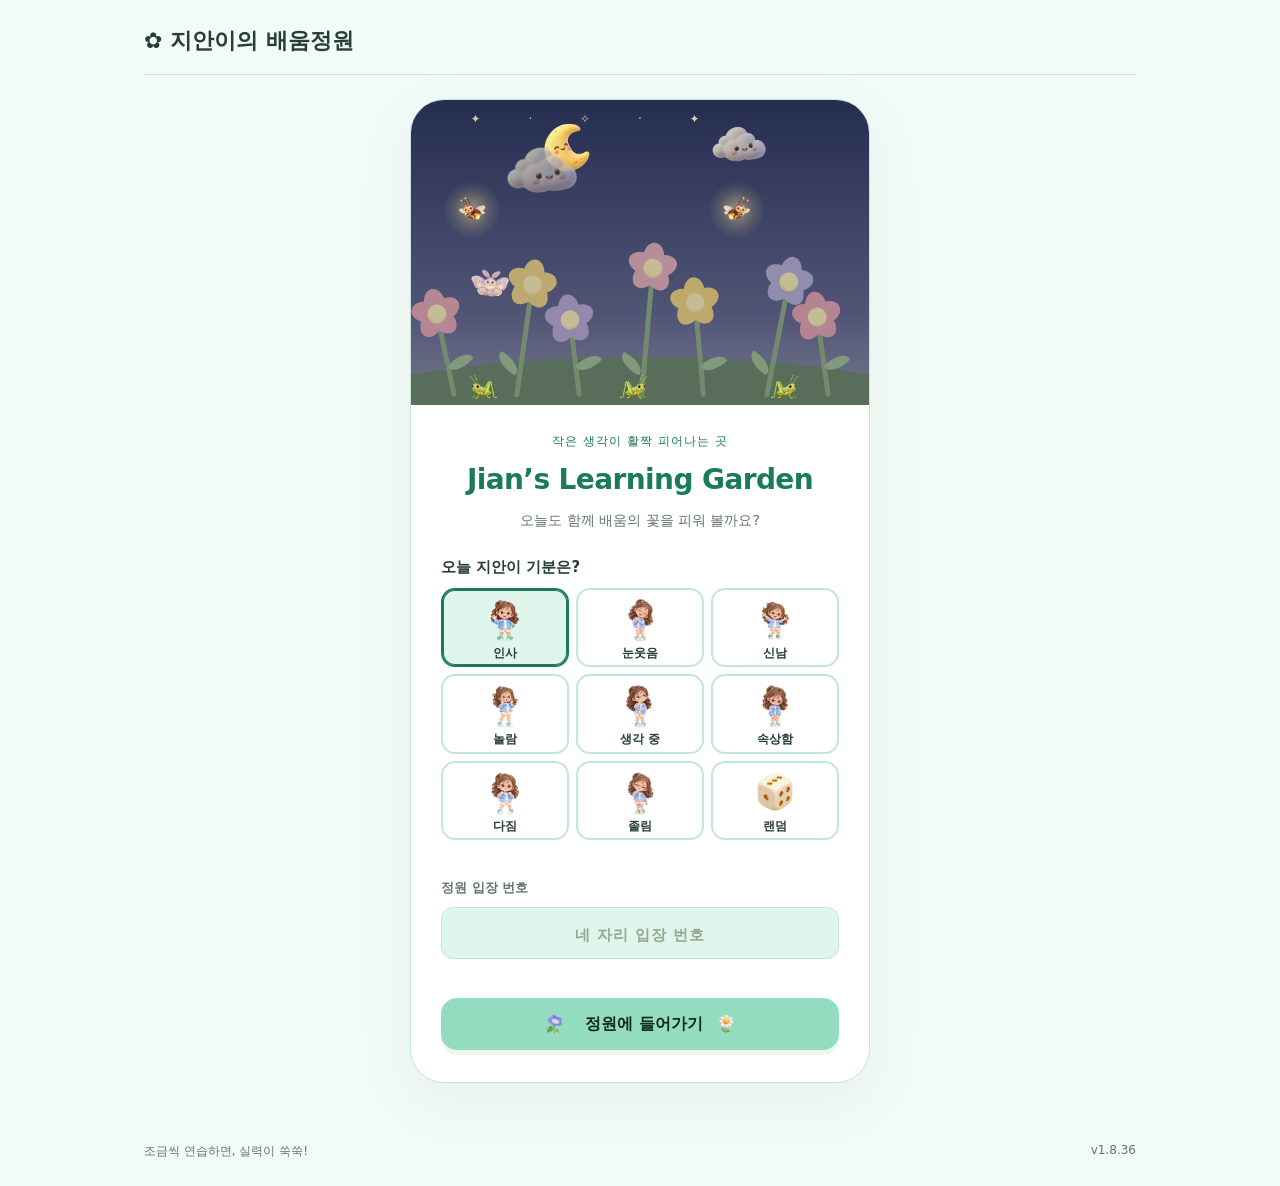
==== commit edc2f735: "v1.8.36: flower-level flights, one or two roaming fireflies, random cloud opacity and larger home fl" ====
--- a/index.html
+++ b/index.html
@@ -12,15 +12,15 @@
 
 .count-groups{display:flex;justify-content:center;flex-wrap:wrap;gap:16px;margin:16px auto 24px;max-width:730px}.count-group{display:flex;justify-content:center;align-content:center;flex-wrap:wrap;gap:3px;padding:12px;background:#f4f0e5;border:2px solid #d7c9aa;border-bottom:7px solid #c6b18b;border-radius:16px 16px 22px 22px;width:126px}.count-item{font-size:26px;width:28px;text-align:center}.array-picture{background:#f5f7ed;padding:22px 12px;border-radius:20px;max-width:620px;margin:8px auto 22px}.count-array{display:grid;gap:12px 8px;max-width:540px;margin:auto}.array-item{font-size:clamp(18px,4vw,29px);text-align:center;line-height:1.2}.explanation-choices{border:1px solid #bdcbb2;border-radius:16px;padding:10px;gap:3px}.explanation-choices label{background:transparent;font-size:19px;padding:12px}.condition-box{border:1.5px solid #a7bba0;border-radius:16px;padding:16px 20px;margin:12px auto 25px;max-width:650px;font-size:21px}.condition-box p{color:#273e34;margin:10px 0}.make-equation{font-size:25px;display:flex;justify-content:center;align-items:center;gap:3px;flex-wrap:wrap;margin:23px 0}.equation-tag{font-size:19px;margin-right:6px}.matching{max-width:650px;margin:28px auto;gap:22px}.matching label{display:grid;grid-template-columns:minmax(0,1fr) 80px minmax(0,1fr);padding:18px 16px;font-size:30px;gap:8px;text-align:center}.matching select{width:100%;min-width:0;font-size:27px;padding:12px 5px;text-align:center}.match-arrow{width:80px;height:48px;color:#83a46f;justify-self:center}.match-left{white-space:nowrap}.number-grid{grid-template-columns:repeat(5,minmax(0,1fr))}.number-grid button{min-width:0}@media(max-width:480px){.matching label{grid-template-columns:minmax(0,1fr) 48px minmax(0,1fr);font-size:25px;padding:16px 8px;gap:3px}.matching select{font-size:22px}.match-arrow{width:48px;height:40px}.condition-box{font-size:18px;padding:12px 14px}.explanation-choices label{font-size:17px}.make-equation{font-size:22px;gap:0}.count-group{width:112px}.count-array{gap:10px 4px}}
 
-/* v1.8.35: table, reasoning, and family review. */
+/* v1.8.36: table, reasoning, and family review. */
 .picture-label{text-align:center;font-weight:700;color:#315d49}.scope-note{background:#f1f5e9;padding:12px 16px;border-radius:12px;line-height:1.6;font-size:14px}.error-equation{text-align:center;padding:20px 10px;background:#fbf0e7;border-radius:16px;font-size:24px;font-weight:750;overflow-wrap:anywhere}.table-scroll{overflow-x:auto;margin:24px auto;max-width:530px}.multiplication-table{border-collapse:collapse;width:100%;table-layout:fixed;text-align:center;font-size:23px}.multiplication-table caption{font-size:15px;color:#65766b;margin-bottom:12px}.multiplication-table th,.multiplication-table td{border:1px solid #b9cbae;height:58px;padding:5px 2px}.multiplication-table th{background:#eaf0df}.multiplication-table input.entry{font-size:21px;margin:0;width:2.25em}.writing-label{max-width:680px;margin:20px auto 28px;font-size:18px}.writing-entry{box-sizing:border-box;width:100%;font:inherit;font-size:18px;line-height:1.7;padding:14px;border:1.5px solid #aebe9d;border-radius:14px;background:#fafcf5;color:#273e34;resize:vertical}.writing-entry:focus{outline:3px solid #d5a447;outline-offset:3px}.rubric{padding:18px;border-radius:16px;background:#f0f4e7;margin:16px 0}.rubric ul{margin:10px 0;padding-left:22px;line-height:1.7}.rubric-button[aria-pressed=true]{background:#315d49;color:white}.pending{color:#806c2d}.review .summary-answer{line-height:1.7}.choices label span{overflow-wrap:anywhere}.topline{flex-wrap:wrap}.topline .muted{max-width:100%}@media(max-width:420px){.multiplication-table{font-size:20px}.multiplication-table input.entry{font-size:18px}.multiplication-table th,.multiplication-table td{height:50px}.error-equation{font-size:21px}.rubric{padding:14px}.rubric .actions{gap:8px}.rubric button{padding:10px 13px}}
 
-/* v1.8.35: a pastel flower garden entrance. */
+/* v1.8.36: a pastel flower garden entrance. */
 .login-garden{max-width:460px;margin:0 auto;background:#fffdf9;border:1px solid #eee4db;border-radius:34px;overflow:hidden;box-shadow:0 18px 60px #63765a12}.login-sky{height:235px;background:linear-gradient(#eaf4ef,#f7f5df);position:relative;overflow:hidden}.garden-sun{position:absolute;top:22px;right:44px;color:#edc769;font-size:43px}.garden-cloud{position:absolute;width:72px;height:22px;border-radius:30px;background:#ffffffb3}.garden-cloud:before{content:'';position:absolute;width:34px;height:34px;background:inherit;border-radius:50%;left:13px;bottom:4px}.cloud-one{left:38px;top:53px}.cloud-two{right:94px;top:93px;transform:scale(.7)}.garden-butterfly{position:absolute;left:46%;top:53px;font-size:26px;transform:rotate(-18deg)}.garden-hill{position:absolute;background:#dce9c9;width:130%;height:100px;left:-15%;bottom:-52px;border-radius:50%}.login-blooms{position:absolute;bottom:8px;left:5%;width:90%;display:flex;justify-content:space-between;align-items:end}.bloom{position:relative;width:38px;height:var(--height);transform:rotate(var(--tilt));transform-origin:bottom center}.bloom-stem{position:absolute;height:calc(100% - 21px);bottom:0;left:18px;width:5px;background:#8eb387;border-radius:5px}.bloom-leaf{position:absolute;bottom:26px;left:21px;width:25px;height:13px;border-radius:2px 100% 2px 100%;background:#a5c69a;transform:rotate(-34deg)}.bloom:nth-child(even) .bloom-leaf{left:-5px;transform:rotate(25deg)}.bloom-head{position:absolute;top:0;left:0;width:40px;height:40px}.bloom-head i{position:absolute;left:10px;top:-4px;width:21px;height:29px;border-radius:50%;background:var(--petal);transform-origin:10px 25px}.bloom-head i:nth-child(2){transform:rotate(72deg)}.bloom-head i:nth-child(3){transform:rotate(144deg)}.bloom-head i:nth-child(4){transform:rotate(216deg)}.bloom-head i:nth-child(5){transform:rotate(288deg)}.bloom-head b{position:absolute;left:11px;top:12px;width:19px;height:19px;background:#fff0b6;border-radius:50%;box-shadow:inset 0 -2px 0 #e7cb8150}.login-content{text-align:center;padding:25px 30px 32px}.login-kicker{color:#819878;font-size:12px;letter-spacing:1px}.login-content h1{font-size:34px;letter-spacing:-1.5px;line-height:1.35;margin:12px 0}.login-content h1 span{color:#5f845d;font-size:43px}.login-content>p{font-size:14px;margin:10px 0 24px}.login-content label{text-align:left;font-size:13px;color:#71826c;gap:10px}.login-content input{width:100%;min-height:52px;background:#f8faf2;border:1.5px solid #dbe4cf;font-size:18px;text-align:center;letter-spacing:5px}.login-content input::placeholder{letter-spacing:1px;font-size:15px;color:#98a68e}.login-content button{width:100%;background:#7e9d76;box-shadow:0 5px 0 #647f5b15;min-height:52px}.login-content button span{margin-left:8px}#login-notice{min-height:23px;margin:8px 0;color:#ac695e;font-size:13px;line-height:1.7}@media(max-width:480px){.login-garden{border-radius:28px}.login-content{padding:22px 24px 28px}.login-sky{height:210px}}
 
-/* v1.8.35: subject home and dictation module. */
+/* v1.8.36: subject home and dictation module. */
 .study-home{font-size:13px;min-height:40px;padding:8px 12px}.brand{font-size:clamp(17px,3vw,22px)}.study-welcome{position:relative;padding:12px 0 24px}.study-welcome h1{font-size:clamp(32px,5vw,46px);line-height:1.35}.study-sprouts{position:absolute;right:30px;bottom:40px;font-size:64px;transform:rotate(-7deg)}.subject-grid{display:grid;grid-template-columns:1fr 1fr;gap:22px}.subject-card{display:flex;flex-direction:column;align-items:flex-start;text-align:left;color:#273e34;border:1px solid #dbe4ce;border-radius:28px;padding:28px;background:#eef4e3;min-width:0;transition:box-shadow .18s}.subject-card:hover{filter:none;transform:none;box-shadow:0 12px 28px #53664d12}.dictation-card{background:#fff0f1;border-color:#ecd6db}.subject-illustration{display:flex;width:100%;height:100px;align-items:center;justify-content:space-between;font-size:64px}.subject-illustration span{font-size:23px;letter-spacing:3px;padding:12px;border-radius:15px;background:#ffffff88;color:#82946a;transform:rotate(7deg)}.dictation-card .subject-illustration span{color:#b37c92;transform:rotate(-6deg)}.subject-label{font-size:12px;margin-top:17px;color:#718461;letter-spacing:2px}.dictation-card .subject-label{color:#aa7889}.subject-card strong{font-size:29px;margin:10px 0 12px;letter-spacing:-1px}.subject-description{font-size:14px;font-weight:500;color:#71806a;line-height:1.7}.subject-record{margin-top:26px;padding-top:17px;border-top:1px solid #cad6bf88;width:100%;display:flex;justify-content:space-between;font-size:13px;color:#71806a}.study-backup{margin-top:24px}.study-backup summary,.review-correct summary,.review-writing summary{cursor:pointer;font-weight:750;line-height:1.7}.review-writing{border-color:#e3dfc5}.review-wrong{border-color:#ecd9ce}.review-correct{background:#f6f8f0}body[data-screen=dictation] main{padding:24px 0 0}body[data-screen=dictation] footer{margin-top:16px}body[data-screen=login] main{padding-top:24px}@media(max-width:650px){.subject-grid{grid-template-columns:1fr;gap:16px}.subject-card{padding:22px}.subject-illustration{height:75px;font-size:53px}.subject-card strong{font-size:27px}.subject-record{margin-top:20px}.study-sprouts{font-size:39px;right:0;bottom:55px}.study-welcome h1{font-size:31px}.study-welcome p{font-size:14px}.subject-illustration span{font-size:21px}.study-welcome{padding-top:0}.study-home{font-size:12px}}
-/* v1.8.35: shared appearance and a single document for both subjects. */
+/* v1.8.36: shared appearance and a single document for both subjects. */
 [hidden]{display:none!important}body{background:var(--bg);color:var(--ink)}p,.muted,footer{color:var(--muted)}header{border-color:var(--line)}.common-nav{display:flex;flex-wrap:wrap;gap:8px;justify-content:flex-end}.panel,.login-garden{background:var(--card);border-color:var(--line)}button{background:var(--accent);color:var(--on-accent)}.ghost,.stat,.scope-note,.dots,.array-picture,.movement-scroll,.matching label,.number-grid button{background:var(--accent-soft);color:var(--ink)}input,select,textarea,.writing-entry,input.entry,.fields input.entry,input.sentence-entry{background:var(--card);color:var(--ink);border-color:var(--line)}.choices label{background:var(--accent-soft);color:var(--ink)}.explanation-choices label{background:transparent}.track{background:var(--accent-soft)}.track div{background:var(--accent)}.eyebrow,.method-block h3,.picture-label{color:var(--accent-ink)}.good{color:var(--ok)}.wrong,#notice,#login-notice{color:var(--bad)}.pending{color:var(--accent-ink)}.rubric,.review-correct{background:var(--accent-soft)}.review,.condition-box,.explanation-choices,.multiplication-table th,.multiplication-table td,.method-block+.method-block{border-color:var(--line)}.condition-box p,.arrow-plus{color:var(--ink)}.multiplication-table th{background:var(--accent-soft)}.error-equation{background:var(--bad-soft)}.rubric-button[aria-pressed=true],.number-grid button[aria-pressed=true]{background:var(--accent);color:var(--on-accent)}.subject-card,.dictation-card{background:var(--accent-soft);border-color:var(--line);color:var(--ink)}.subject-label,.subject-description,.subject-record,.dictation-card .subject-label{color:var(--muted)}.subject-illustration span,.dictation-card .subject-illustration span{background:var(--card);color:var(--accent-ink)}.subject-record{border-color:var(--line)}.login-content h1 span,.login-kicker{color:var(--accent-ink)}.login-content label{color:var(--muted)}.login-content button{background:var(--accent);color:var(--on-accent)}.login-content input{background:var(--accent-soft);border-color:var(--line)}.garden{background:var(--accent-soft)}#dictation-native{display:block;width:100%;max-width:900px;margin:auto}#appearance-dialog{width:min(94vw,500px);max-height:88dvh;overflow:auto;border:1px solid var(--line);border-radius:24px;padding:24px;background:var(--card);color:var(--ink)}#appearance-dialog::backdrop{background:#12231d66}#appearance-dialog h2{margin:0}#appearance-dialog fieldset{border:0;padding:0;margin:26px 0}#appearance-dialog legend{font-weight:750;margin-bottom:14px}.appearance-options{display:flex;gap:14px;flex-wrap:wrap}.appearance-options label{display:flex;align-items:center;gap:6px}.appearance-options input{accent-color:var(--accent-ink)}.appearance-swatches{display:grid;grid-template-columns:1fr 1fr;gap:10px}.appearance-swatches button{display:flex;align-items:center;gap:8px;border:2px solid transparent;background:var(--accent-soft);color:var(--ink);padding:12px;font-size:14px}.appearance-swatches button[aria-pressed=true]{border-color:var(--accent-ink)}.appearance-swatches i{width:20px;height:20px;flex-shrink:0;border-radius:50%}#appearance-notice{font-size:13px;line-height:1.7;margin-bottom:0}@media(max-width:650px){header{align-items:flex-start;gap:8px}.common-nav{max-width:165px;gap:6px}.brand{line-height:1.5}.common-nav button{font-size:12px;padding:7px 9px;min-height:36px}#appearance-dialog{padding:20px}.appearance-swatches button{padding:10px 8px}}
 
 /* Gentle decorative motion, confined to the login sky. */
@@ -40,7 +40,7 @@
 
 .subject-grid{grid-template-columns:repeat(3,minmax(0,1fr))}.times{max-width:720px;margin:auto;text-align:center}.times fieldset{border:0;padding:0;margin:24px 0}.times legend{width:100%;font-weight:700;margin-bottom:12px}.times-options{display:flex;justify-content:center;gap:10px;flex-wrap:wrap}.times-options [aria-pressed=true]{background:var(--accent);color:var(--on-accent);box-shadow:0 0 0 2px var(--accent-ink)}.times label:not(.times-equation){max-width:240px;margin:20px auto}.times-picture{display:flex;flex-wrap:wrap;gap:10px;justify-content:center;margin:20px auto}.times-group{background:var(--accent-soft);color:var(--ink);border:2px solid transparent;border-radius:16px;padding:10px;min-height:44px}.times-group.lit{border-color:var(--accent-ink);background:var(--card)}.times-group small{display:block;font-size:12px;color:var(--muted);margin-top:5px}.times-objects{display:grid;grid-template-columns:repeat(var(--objects),1fr);gap:3px;font-size:20px;line-height:1.3}.times-dots{display:grid;width:min(100%,360px);gap:5px}.times-dots .times-group{padding:5px 10px;display:flex;align-items:center;justify-content:space-between;gap:10px}.times-dots .times-objects{flex:1;gap:6px}.times-objects i{width:clamp(10px,3vw,17px);aspect-ratio:1;border-radius:50%;background:var(--accent-ink);display:block}.times-dots small{white-space:nowrap;margin:0}.times-equation{display:flex;align-items:center;justify-content:center;gap:12px;font-size:clamp(28px,6vw,42px);font-weight:700;margin:24px 0;flex-wrap:wrap}.times input.entry{width:2.3em;height:1.6em;font:inherit;padding:2px;text-align:center}.times-sum{overflow-wrap:anywhere;line-height:1.8}.times-keypad{display:grid;grid-template-columns:repeat(3,1fr);gap:10px;max-width:280px;margin:20px auto}.times-keypad button{font-size:22px;min-height:52px}.times .actions{justify-content:center}.times button:disabled{opacity:.45;cursor:default}.times #times-feedback{min-height:1.6em;line-height:1.6}@media(max-width:800px){.subject-grid{grid-template-columns:1fr}.times{padding:20px 14px}.times-objects{font-size:18px}}
 
-/* v1.8.35: align spacing across learning cards and the three practice choices. */
+/* v1.8.36: align spacing across learning cards and the three practice choices. */
 .panel{padding:24px;margin-top:24px}.panel p{line-height:1.6}.panel h1,.panel h2,.panel h3{line-height:1.35}.panel>p:first-of-type{margin-top:8px}.panel .actions{gap:10px}.subject-card{padding:24px;gap:0}.subject-label{margin-top:12px}.subject-card strong{margin:8px 0}.subject-description{line-height:1.55}.subject-record{margin-top:18px;padding-top:12px;line-height:1.5}.times{padding:22px 24px}.times fieldset{margin:14px 0 18px}.times-options{gap:10px}.times-mode-options{display:grid;grid-template-columns:repeat(3,minmax(0,1fr));gap:10px}.times-mode-card{min-width:0;min-height:98px;padding:9px 5px;display:flex;flex-direction:column;align-items:center;justify-content:center;gap:4px;border:2px solid var(--line);border-radius:16px;background:var(--card);color:var(--ink)}.times-mode-card[aria-pressed=true]{border-color:var(--accent-ink);background:var(--accent-soft);box-shadow:inset 0 0 0 1px var(--accent-ink)}.times-mode-card>span{font-size:36px;line-height:1.15}.times-mode-card small{font-size:12px;line-height:1.25;white-space:nowrap}.times-picture{margin:12px auto;gap:8px}.times-group{padding:8px}.times-equation{margin:12px 0}.times-sum{margin:8px 0;line-height:1.55}.times-question{display:inline-flex;align-items:center;justify-content:center;min-width:1.8em;min-height:1.8em;padding:0 5px;border:1px solid var(--accent-ink);border-radius:8px;background:var(--card);color:var(--accent-ink);font:inherit;line-height:1.2;vertical-align:middle}.times-question:active{transform:scale(.96)}.times-keypad{margin:12px auto;gap:8px}.times #times-feedback{margin:8px 0;line-height:1.6}.times .actions{margin-top:10px}#times-help:not(:empty){margin-top:12px}#times-help:empty{margin:0}.review{padding:14px 0}.review p{margin:8px 0;line-height:1.6}.choices{gap:9px;margin:18px auto}.choices label{padding:13px;line-height:1.5}.condition-box{padding:14px 18px;margin:10px auto 18px}.matching{gap:14px;margin:18px auto}.matching label{padding:14px}.methods{line-height:1.8}.method-block{padding:12px 0 16px}.group-pics,.count-groups{gap:10px;margin:12px auto 18px}.picture-equations,.sentence-fields{margin-top:12px;margin-bottom:20px}
 @media(max-width:650px){.panel{padding:20px 16px;margin-top:20px}.subject-card{padding:20px 18px}.subject-record{margin-top:14px;padding-top:10px}.times{padding:18px 14px}.times-mode-options{gap:7px}.times-mode-card{min-height:84px;padding:7px 3px;gap:3px;border-radius:14px}.times-mode-card>span{font-size:30px}.times-mode-card small{font-size:clamp(10px,3vw,12px);letter-spacing:-.3px}.times-picture{gap:6px}.times-group{padding:7px}.choices{gap:8px;margin:14px auto}.choices label{padding:11px}.condition-box{padding:12px;margin:8px auto 16px}.matching{gap:10px;margin:14px auto}}
 
@@ -117,9 +117,9 @@
 .math-home-icon{display:inline-flex;align-items:center;justify-content:center;flex:0 0 44px;width:44px;min-height:44px;padding:7px;line-height:1}.math-home-icon img{display:block;width:30px;height:30px;object-fit:contain}
 /* A compact flower and name below the welcome title. */
 .welcome-flower{display:flex;flex-direction:column;align-items:center;flex-shrink:0;gap:4px;margin:0 0 8px;min-width:0}
-.welcome-flower img{display:block;width:112px;height:112px;max-width:100%;object-fit:contain}
+.welcome-flower img{display:block;width:124px;height:124px;max-width:100%;object-fit:contain}
 .welcome-flower figcaption{font-size:14px;line-height:1.4;color:var(--accent-ink);text-align:center;white-space:nowrap}
-@media(max-width:650px){.welcome-flower img{width:92px;height:92px}.welcome-flower figcaption{font-size:13px}}
+@media(max-width:650px){.welcome-flower img{width:104px;height:104px}.welcome-flower figcaption{font-size:13px}}
 
 /* Counting assets remain one object per cell, including dense 8/9-table pictures. */
 .picture-object{display:inline-grid;place-items:center;width:1.25em;height:1.25em;vertical-align:middle;line-height:1}
@@ -189,7 +189,7 @@
 .scene-celestial img{width:100%;height:100%;object-fit:contain;animation:scene-breathe 6s ease-in-out infinite}
 .scene-flyer{position:absolute;left:var(--x);top:var(--y);width:48px;height:44px;animation:scene-flight var(--duration) ease-in-out var(--delay) infinite alternate}
 .scene-flyer img{width:100%;height:100%;object-fit:contain;transform:scaleX(var(--face))}
-.scene-firefly{width:34px;height:34px}
+.scene-firefly{width:34px;height:34px}.scene-day-flyer.scene-firefly{left:7px;top:5px}
 .scene-firefly::before{content:"";position:absolute;inset:-12px;background:radial-gradient(circle,#fff1a477,#ffe27a22 45%,transparent 70%);animation:scene-glimmer 3s ease-in-out infinite;z-index:-1}
 .scene-grasshopper{position:absolute;bottom:3px;left:var(--x);width:34px;height:30px;object-fit:contain;transform:scaleX(var(--face))}
 .scene-stars{position:absolute;inset:12px 13% 50%;color:#fff4c8;font-size:12px;letter-spacing:22px;opacity:.8}
@@ -221,15 +221,15 @@
 .login-sky{height:305px}
 .scene-stars{z-index:0}
 .scene-celestial{z-index:1}
-.scene-cloud{position:absolute;display:block;pointer-events:none;z-index:2;opacity:.9}
+.scene-cloud{position:absolute;display:block;pointer-events:none;z-index:2;opacity:var(--cloud-opacity,1)}
 .scene-cloud img{display:block;width:100%;height:100%;object-fit:contain}
 .scene-cloud-one{left:16%;top:28px;width:116px;height:84px;animation:scene-cloud-drift 28s ease-in-out infinite alternate}
-.scene-cloud-two{left:62%;top:12px;width:88px;height:64px;opacity:.82;animation:scene-cloud-drift 34s ease-in-out -12s infinite alternate-reverse}
+.scene-cloud-two{left:62%;top:12px;width:88px;height:64px;animation:scene-cloud-drift 34s ease-in-out -12s infinite alternate-reverse}
 .scene-flight-lane,.scene-flyer{z-index:3}
 .scene-grasshopper{z-index:4}
-.login-sky[data-period=dusk] .scene-cloud{opacity:.85;filter:brightness(.95) saturate(.85)}
-.login-sky[data-period=night] .scene-cloud{opacity:.62;filter:brightness(.8) saturate(.65)}
+.login-sky[data-period=dusk] .scene-cloud{filter:brightness(.95) saturate(.85)}
+.login-sky[data-period=night] .scene-cloud{filter:brightness(.8) saturate(.65)}
 @keyframes scene-cloud-drift{from{transform:translateX(-14px)}to{transform:translateX(18px)}}
 @media(max-width:480px){.login-sky{height:280px}.scene-cloud-one{width:104px;height:78px}.scene-cloud-two{width:78px;height:58px}}
 @media(prefers-reduced-motion:reduce){.scene-cloud{animation:none!important}}
-</style><div class="wrap"><header><div class="brand">✿ 지안이의 배움정원</div><nav class="common-nav"><button id="appearance-button" class="ghost study-home" type="button" hidden><span class="appearance-emoji" data-keep-emoji aria-hidden="true">🌈</span><span>화면 설정</span></button><button id="logout-button" class="ghost garden-logout" type="button" aria-label="로그아웃" title="로그아웃" hidden><img src="assets/icons/logout.webp" width="34" height="38" alt=""></button><button id="study-home" class="ghost study-home garden-hub-icon" type="button" aria-label="배움정원 홈" title="배움정원 홈" hidden><img src="assets/icons/library.webp" width="30" height="30" alt="" draggable="false"></button></nav></header><main id="app"></main><footer><span>조금씩 연습하면, 실력이 쑥쑥!</span><span>v1.8.35</span></footer></div><dialog id="appearance-dialog" aria-label="화면 설정"></dialog><script src="pictures.js?v=1.8.35"></script><script src="icons.js?v=1.8.35"></script><script src="appearance.js?v=1.8.35"></script><script src="dictation/dictation.js?v=1.8.35"></script><script src="times.js?v=1.8.35"></script><script src="login-scene.js?v=1.8.35"></script><script src="moods.js?v=1.8.35"></script><script src="flowers.js?v=1.8.35"></script><script src="study.js?v=1.8.35"></script><script src="questions.js?v=1.8.35"></script><script src="navigation.js?v=1.8.35"></script><script src="session.js?v=1.8.35"></script><script src="app.js?v=1.8.35"></script></html>
+</style><div class="wrap"><header><div class="brand">✿ 지안이의 배움정원</div><nav class="common-nav"><button id="appearance-button" class="ghost study-home" type="button" hidden><span class="appearance-emoji" data-keep-emoji aria-hidden="true">🌈</span><span>화면 설정</span></button><button id="logout-button" class="ghost garden-logout" type="button" aria-label="로그아웃" title="로그아웃" hidden><img src="assets/icons/logout.webp" width="34" height="38" alt=""></button><button id="study-home" class="ghost study-home garden-hub-icon" type="button" aria-label="배움정원 홈" title="배움정원 홈" hidden><img src="assets/icons/library.webp" width="30" height="30" alt="" draggable="false"></button></nav></header><main id="app"></main><footer><span>조금씩 연습하면, 실력이 쑥쑥!</span><span>v1.8.36</span></footer></div><dialog id="appearance-dialog" aria-label="화면 설정"></dialog><script src="pictures.js?v=1.8.36"></script><script src="icons.js?v=1.8.36"></script><script src="appearance.js?v=1.8.36"></script><script src="dictation/dictation.js?v=1.8.36"></script><script src="times.js?v=1.8.36"></script><script src="login-scene.js?v=1.8.36"></script><script src="moods.js?v=1.8.36"></script><script src="flowers.js?v=1.8.36"></script><script src="study.js?v=1.8.36"></script><script src="questions.js?v=1.8.36"></script><script src="navigation.js?v=1.8.36"></script><script src="session.js?v=1.8.36"></script><script src="app.js?v=1.8.36"></script></html>
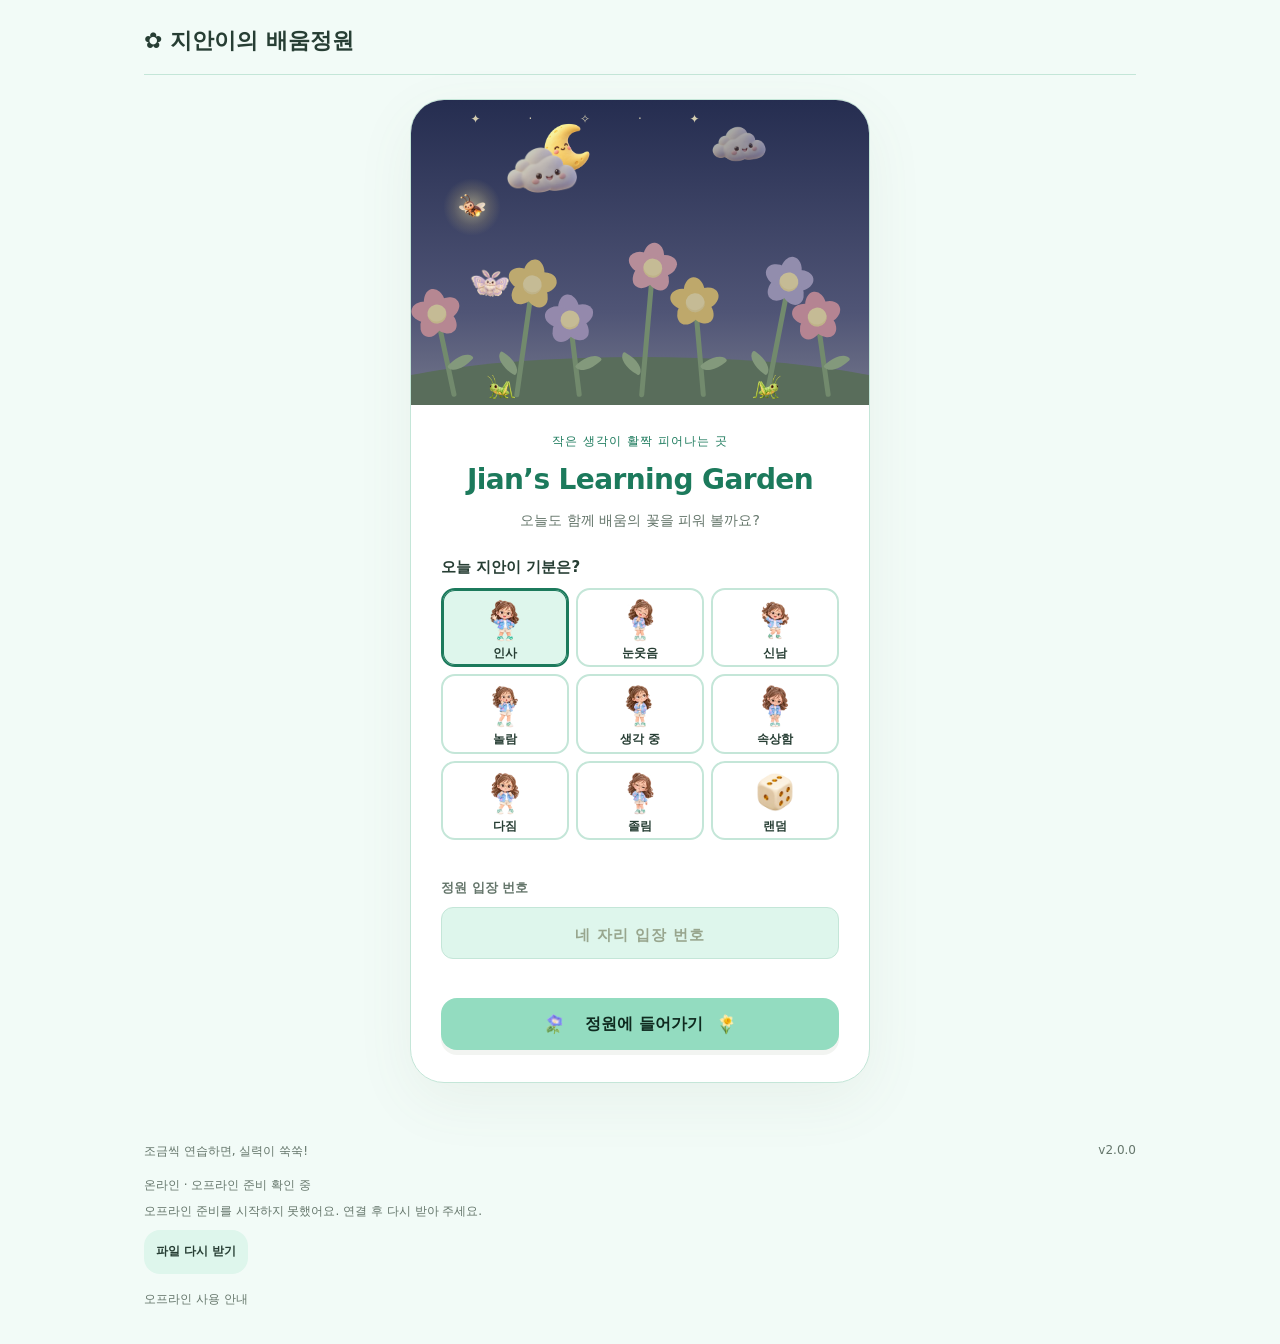
==== commit 121a3cf4: "v2.0.0: verified offline bundles, safe updates and resilient local saves" ====
--- a/index.html
+++ b/index.html
@@ -1,4 +1,4 @@
-<!doctype html><html lang="ko"><meta charset="utf-8"><meta name="robots" content="noindex"><meta name="viewport" content="width=device-width,initial-scale=1"><meta name="theme-color" content="#f7f8f2"><meta name="color-scheme" content="light dark"><meta name="apple-mobile-web-app-capable" content="yes"><meta name="apple-mobile-web-app-title" content="배움정원"><link rel="icon" type="image/svg+xml" href="icon.svg"><link rel="apple-touch-icon" sizes="180x180" href="apple-touch-icon.png"><link rel="manifest" href="manifest.webmanifest"><link rel="stylesheet" href="https://fonts.googleapis.com/css2?family=Jua&family=Gowun+Dodum&display=swap"><title>지안이의 배움정원 · 수학과 받아쓰기</title><style>
+<!doctype html><html lang="ko"><meta charset="utf-8"><meta name="robots" content="noindex"><meta name="viewport" content="width=device-width,initial-scale=1"><meta name="theme-color" content="#f7f8f2"><meta name="color-scheme" content="light dark"><meta name="apple-mobile-web-app-capable" content="yes"><meta name="apple-mobile-web-app-title" content="배움정원"><link rel="icon" type="image/svg+xml" href="icon.svg"><link rel="apple-touch-icon" sizes="180x180" href="apple-touch-icon.png"><link rel="manifest" href="manifest.webmanifest"><link rel="stylesheet" href="./assets/fonts/fonts.css"><title>지안이의 배움정원 · 수학과 받아쓰기</title><style>
 *{box-sizing:border-box}body{margin:0;background:#f7f8f2;color:#273e34;font-family:system-ui,-apple-system,sans-serif}button,input,select{font:inherit}button{cursor:pointer;min-height:48px;border:0;border-radius:16px;padding:12px 22px;background:#315d49;color:white;font-weight:750}button:hover{filter:brightness(.95)}button:focus-visible,input:focus,select:focus{outline:3px solid #d5a447;outline-offset:3px}.ghost{background:#edf1e8;color:#315d49}.wrap{max-width:1040px;margin:auto;padding:26px 24px}header{display:flex;justify-content:space-between;align-items:center;border-bottom:1px solid #dce3d8;padding-bottom:18px}.brand{font-weight:900;font-size:22px}.badge{font-size:12px;background:#e8eddc;padding:8px 12px;border-radius:30px}main{padding:32px 0 36px}h1{font-size:clamp(32px,5vw,52px);letter-spacing:-2px;line-height:1.25;margin:12px 0 20px}h2{letter-spacing:-1px}p{line-height:1.7;color:#65766b}.eyebrow{color:#668455;font-size:13px;font-weight:800;letter-spacing:2px}.hero{display:grid;grid-template-columns:1.1fr 1fr;gap:48px;align-items:center}.garden{background:#e9eedc;border-radius:38px;min-height:300px;display:flex;align-items:center;justify-content:center;position:relative;overflow:hidden}.flower{font-size:100px;letter-spacing:5px;transform:none}.garden small{position:absolute;bottom:28px;background:#fff9;padding:9px 18px;border-radius:20px}.panel{background:white;border:1px solid #e2e7dc;border-radius:26px;padding:26px;margin-top:28px;box-shadow:0 8px 30px #273e3405}.settings{display:flex;gap:20px;flex-wrap:wrap;align-items:end}label{display:grid;gap:9px;font-size:14px;font-weight:700}select,input{border:1px solid #cbd6c8;border-radius:12px;padding:12px;background:white;color:#273e34}select{min-width:135px}.settings button{margin-left:auto}.stats{display:grid;grid-template-columns:repeat(3,1fr);gap:16px;margin-top:25px}.stat{border-radius:20px;padding:22px;background:#eef0e6}.stat strong{display:block;font-size:26px;margin-top:9px}.muted{font-size:13px;color:#6f7d70}.topline{display:flex;justify-content:space-between;align-items:center;gap:10px}.track{height:8px;background:#e7ecdf;border-radius:20px;margin:16px 0 24px;overflow:hidden}.track div{height:100%;background:#85a56a;transition:width .3s}.question{text-align:center;font-size:27px;font-weight:800;line-height:1.6;padding:8px 0 16px;white-space:pre-line}.answer{display:block;margin:8px auto 26px;text-align:center;font-size:30px;width:180px}.actions{display:flex;justify-content:center;gap:12px;flex-wrap:wrap}.dots{font-size:22px;background:#f4f5ed;border-radius:20px;padding:18px;text-align:center;line-height:1.6;margin:0 auto 20px;max-width:440px}.review{padding:18px 0;border-bottom:1px solid #edf0e7}.good{color:#3a7c55}.wrong{color:#ab6046}footer{display:flex;justify-content:space-between;color:#7f8b7e;font-size:12px;margin-top:24px}#notice{min-height:25px;text-align:center;color:#a14935}.score{font-size:64px;font-weight:900;line-height:1.2}.hidden{display:none}@media(max-width:650px){.wrap{padding:20px 18px}main{padding:24px 0 28px}.hero{grid-template-columns:1fr;gap:22px}.garden{min-height:180px}.flower{font-size:65px}.garden small{bottom:15px}.panel{padding:22px 18px}.settings{gap:14px}.settings label{flex:1}.settings select{width:100%;min-width:110px}.settings button{width:100%}.stats{gap:9px}.stat{padding:15px 10px}.stat strong{font-size:23px}.question{font-size:23px}.badge{font-size:11px}h1{letter-spacing:-1px}}
 
 .fields{display:flex;gap:12px;flex-wrap:wrap;justify-content:center;align-items:center;margin:24px 0}.fields label{display:flex;align-items:center;font-size:18px}.fields input{width:82px;text-align:center;font-size:24px}.group-pics{display:flex;flex-wrap:wrap;gap:10px;justify-content:center}.group-pics span{display:inline-block;border:2px solid #d4dfc3;background:#f6f8ed;padding:12px;border-radius:16px;max-width:150px;overflow-wrap:anywhere}.choices{display:grid;gap:12px;margin:24px auto;max-width:650px}.choices label{display:flex;align-items:center;padding:16px;background:#f2f5eb;border-radius:15px;line-height:1.6}.choices input{width:24px;height:24px;flex-shrink:0;accent-color:#315d49}.number-grid{display:grid;grid-template-columns:repeat(5,1fr);gap:7px;max-width:450px;margin:20px auto}.number-grid button{background:#f1f4e9;color:#315d49;font-size:19px;padding:12px 4px}.number-grid button[aria-pressed=true]{background:#315d49;color:white}.matching{display:grid;gap:14px;max-width:530px;margin:20px auto}.matching label{display:flex;justify-content:space-between;align-items:center;background:#f1f4e9;padding:12px;border-radius:15px;gap:12px}.matching select{min-width:120px}.ruler{display:flex;justify-content:center;flex-wrap:wrap;margin:20px 0}.ruler span{border-bottom:7px solid #a9b989;border-left:2px dashed #a9b989;padding:18px 10px;font-size:17px}.question{font-size:clamp(21px,3vw,27px)}.review p{white-space:pre-line}.summary-answer{line-height:1.7;overflow-wrap:anywhere}button,select,input{touch-action:manipulation}@media(max-width:420px){.fields{gap:8px}.fields input{width:65px}.fields label{font-size:16px}.matching label{font-size:15px}}
@@ -12,15 +12,15 @@
 
 .count-groups{display:flex;justify-content:center;flex-wrap:wrap;gap:16px;margin:16px auto 24px;max-width:730px}.count-group{display:flex;justify-content:center;align-content:center;flex-wrap:wrap;gap:3px;padding:12px;background:#f4f0e5;border:2px solid #d7c9aa;border-bottom:7px solid #c6b18b;border-radius:16px 16px 22px 22px;width:126px}.count-item{font-size:26px;width:28px;text-align:center}.array-picture{background:#f5f7ed;padding:22px 12px;border-radius:20px;max-width:620px;margin:8px auto 22px}.count-array{display:grid;gap:12px 8px;max-width:540px;margin:auto}.array-item{font-size:clamp(18px,4vw,29px);text-align:center;line-height:1.2}.explanation-choices{border:1px solid #bdcbb2;border-radius:16px;padding:10px;gap:3px}.explanation-choices label{background:transparent;font-size:19px;padding:12px}.condition-box{border:1.5px solid #a7bba0;border-radius:16px;padding:16px 20px;margin:12px auto 25px;max-width:650px;font-size:21px}.condition-box p{color:#273e34;margin:10px 0}.make-equation{font-size:25px;display:flex;justify-content:center;align-items:center;gap:3px;flex-wrap:wrap;margin:23px 0}.equation-tag{font-size:19px;margin-right:6px}.matching{max-width:650px;margin:28px auto;gap:22px}.matching label{display:grid;grid-template-columns:minmax(0,1fr) 80px minmax(0,1fr);padding:18px 16px;font-size:30px;gap:8px;text-align:center}.matching select{width:100%;min-width:0;font-size:27px;padding:12px 5px;text-align:center}.match-arrow{width:80px;height:48px;color:#83a46f;justify-self:center}.match-left{white-space:nowrap}.number-grid{grid-template-columns:repeat(5,minmax(0,1fr))}.number-grid button{min-width:0}@media(max-width:480px){.matching label{grid-template-columns:minmax(0,1fr) 48px minmax(0,1fr);font-size:25px;padding:16px 8px;gap:3px}.matching select{font-size:22px}.match-arrow{width:48px;height:40px}.condition-box{font-size:18px;padding:12px 14px}.explanation-choices label{font-size:17px}.make-equation{font-size:22px;gap:0}.count-group{width:112px}.count-array{gap:10px 4px}}
 
-/* v1.8.36: table, reasoning, and family review. */
+/* v2.0.0: table, reasoning, and family review. */
 .picture-label{text-align:center;font-weight:700;color:#315d49}.scope-note{background:#f1f5e9;padding:12px 16px;border-radius:12px;line-height:1.6;font-size:14px}.error-equation{text-align:center;padding:20px 10px;background:#fbf0e7;border-radius:16px;font-size:24px;font-weight:750;overflow-wrap:anywhere}.table-scroll{overflow-x:auto;margin:24px auto;max-width:530px}.multiplication-table{border-collapse:collapse;width:100%;table-layout:fixed;text-align:center;font-size:23px}.multiplication-table caption{font-size:15px;color:#65766b;margin-bottom:12px}.multiplication-table th,.multiplication-table td{border:1px solid #b9cbae;height:58px;padding:5px 2px}.multiplication-table th{background:#eaf0df}.multiplication-table input.entry{font-size:21px;margin:0;width:2.25em}.writing-label{max-width:680px;margin:20px auto 28px;font-size:18px}.writing-entry{box-sizing:border-box;width:100%;font:inherit;font-size:18px;line-height:1.7;padding:14px;border:1.5px solid #aebe9d;border-radius:14px;background:#fafcf5;color:#273e34;resize:vertical}.writing-entry:focus{outline:3px solid #d5a447;outline-offset:3px}.rubric{padding:18px;border-radius:16px;background:#f0f4e7;margin:16px 0}.rubric ul{margin:10px 0;padding-left:22px;line-height:1.7}.rubric-button[aria-pressed=true]{background:#315d49;color:white}.pending{color:#806c2d}.review .summary-answer{line-height:1.7}.choices label span{overflow-wrap:anywhere}.topline{flex-wrap:wrap}.topline .muted{max-width:100%}@media(max-width:420px){.multiplication-table{font-size:20px}.multiplication-table input.entry{font-size:18px}.multiplication-table th,.multiplication-table td{height:50px}.error-equation{font-size:21px}.rubric{padding:14px}.rubric .actions{gap:8px}.rubric button{padding:10px 13px}}
 
-/* v1.8.36: a pastel flower garden entrance. */
+/* v2.0.0: a pastel flower garden entrance. */
 .login-garden{max-width:460px;margin:0 auto;background:#fffdf9;border:1px solid #eee4db;border-radius:34px;overflow:hidden;box-shadow:0 18px 60px #63765a12}.login-sky{height:235px;background:linear-gradient(#eaf4ef,#f7f5df);position:relative;overflow:hidden}.garden-sun{position:absolute;top:22px;right:44px;color:#edc769;font-size:43px}.garden-cloud{position:absolute;width:72px;height:22px;border-radius:30px;background:#ffffffb3}.garden-cloud:before{content:'';position:absolute;width:34px;height:34px;background:inherit;border-radius:50%;left:13px;bottom:4px}.cloud-one{left:38px;top:53px}.cloud-two{right:94px;top:93px;transform:scale(.7)}.garden-butterfly{position:absolute;left:46%;top:53px;font-size:26px;transform:rotate(-18deg)}.garden-hill{position:absolute;background:#dce9c9;width:130%;height:100px;left:-15%;bottom:-52px;border-radius:50%}.login-blooms{position:absolute;bottom:8px;left:5%;width:90%;display:flex;justify-content:space-between;align-items:end}.bloom{position:relative;width:38px;height:var(--height);transform:rotate(var(--tilt));transform-origin:bottom center}.bloom-stem{position:absolute;height:calc(100% - 21px);bottom:0;left:18px;width:5px;background:#8eb387;border-radius:5px}.bloom-leaf{position:absolute;bottom:26px;left:21px;width:25px;height:13px;border-radius:2px 100% 2px 100%;background:#a5c69a;transform:rotate(-34deg)}.bloom:nth-child(even) .bloom-leaf{left:-5px;transform:rotate(25deg)}.bloom-head{position:absolute;top:0;left:0;width:40px;height:40px}.bloom-head i{position:absolute;left:10px;top:-4px;width:21px;height:29px;border-radius:50%;background:var(--petal);transform-origin:10px 25px}.bloom-head i:nth-child(2){transform:rotate(72deg)}.bloom-head i:nth-child(3){transform:rotate(144deg)}.bloom-head i:nth-child(4){transform:rotate(216deg)}.bloom-head i:nth-child(5){transform:rotate(288deg)}.bloom-head b{position:absolute;left:11px;top:12px;width:19px;height:19px;background:#fff0b6;border-radius:50%;box-shadow:inset 0 -2px 0 #e7cb8150}.login-content{text-align:center;padding:25px 30px 32px}.login-kicker{color:#819878;font-size:12px;letter-spacing:1px}.login-content h1{font-size:34px;letter-spacing:-1.5px;line-height:1.35;margin:12px 0}.login-content h1 span{color:#5f845d;font-size:43px}.login-content>p{font-size:14px;margin:10px 0 24px}.login-content label{text-align:left;font-size:13px;color:#71826c;gap:10px}.login-content input{width:100%;min-height:52px;background:#f8faf2;border:1.5px solid #dbe4cf;font-size:18px;text-align:center;letter-spacing:5px}.login-content input::placeholder{letter-spacing:1px;font-size:15px;color:#98a68e}.login-content button{width:100%;background:#7e9d76;box-shadow:0 5px 0 #647f5b15;min-height:52px}.login-content button span{margin-left:8px}#login-notice{min-height:23px;margin:8px 0;color:#ac695e;font-size:13px;line-height:1.7}@media(max-width:480px){.login-garden{border-radius:28px}.login-content{padding:22px 24px 28px}.login-sky{height:210px}}
 
-/* v1.8.36: subject home and dictation module. */
+/* v2.0.0: subject home and dictation module. */
 .study-home{font-size:13px;min-height:40px;padding:8px 12px}.brand{font-size:clamp(17px,3vw,22px)}.study-welcome{position:relative;padding:12px 0 24px}.study-welcome h1{font-size:clamp(32px,5vw,46px);line-height:1.35}.study-sprouts{position:absolute;right:30px;bottom:40px;font-size:64px;transform:rotate(-7deg)}.subject-grid{display:grid;grid-template-columns:1fr 1fr;gap:22px}.subject-card{display:flex;flex-direction:column;align-items:flex-start;text-align:left;color:#273e34;border:1px solid #dbe4ce;border-radius:28px;padding:28px;background:#eef4e3;min-width:0;transition:box-shadow .18s}.subject-card:hover{filter:none;transform:none;box-shadow:0 12px 28px #53664d12}.dictation-card{background:#fff0f1;border-color:#ecd6db}.subject-illustration{display:flex;width:100%;height:100px;align-items:center;justify-content:space-between;font-size:64px}.subject-illustration span{font-size:23px;letter-spacing:3px;padding:12px;border-radius:15px;background:#ffffff88;color:#82946a;transform:rotate(7deg)}.dictation-card .subject-illustration span{color:#b37c92;transform:rotate(-6deg)}.subject-label{font-size:12px;margin-top:17px;color:#718461;letter-spacing:2px}.dictation-card .subject-label{color:#aa7889}.subject-card strong{font-size:29px;margin:10px 0 12px;letter-spacing:-1px}.subject-description{font-size:14px;font-weight:500;color:#71806a;line-height:1.7}.subject-record{margin-top:26px;padding-top:17px;border-top:1px solid #cad6bf88;width:100%;display:flex;justify-content:space-between;font-size:13px;color:#71806a}.study-backup{margin-top:24px}.study-backup summary,.review-correct summary,.review-writing summary{cursor:pointer;font-weight:750;line-height:1.7}.review-writing{border-color:#e3dfc5}.review-wrong{border-color:#ecd9ce}.review-correct{background:#f6f8f0}body[data-screen=dictation] main{padding:24px 0 0}body[data-screen=dictation] footer{margin-top:16px}body[data-screen=login] main{padding-top:24px}@media(max-width:650px){.subject-grid{grid-template-columns:1fr;gap:16px}.subject-card{padding:22px}.subject-illustration{height:75px;font-size:53px}.subject-card strong{font-size:27px}.subject-record{margin-top:20px}.study-sprouts{font-size:39px;right:0;bottom:55px}.study-welcome h1{font-size:31px}.study-welcome p{font-size:14px}.subject-illustration span{font-size:21px}.study-welcome{padding-top:0}.study-home{font-size:12px}}
-/* v1.8.36: shared appearance and a single document for both subjects. */
+/* v2.0.0: shared appearance and a single document for both subjects. */
 [hidden]{display:none!important}body{background:var(--bg);color:var(--ink)}p,.muted,footer{color:var(--muted)}header{border-color:var(--line)}.common-nav{display:flex;flex-wrap:wrap;gap:8px;justify-content:flex-end}.panel,.login-garden{background:var(--card);border-color:var(--line)}button{background:var(--accent);color:var(--on-accent)}.ghost,.stat,.scope-note,.dots,.array-picture,.movement-scroll,.matching label,.number-grid button{background:var(--accent-soft);color:var(--ink)}input,select,textarea,.writing-entry,input.entry,.fields input.entry,input.sentence-entry{background:var(--card);color:var(--ink);border-color:var(--line)}.choices label{background:var(--accent-soft);color:var(--ink)}.explanation-choices label{background:transparent}.track{background:var(--accent-soft)}.track div{background:var(--accent)}.eyebrow,.method-block h3,.picture-label{color:var(--accent-ink)}.good{color:var(--ok)}.wrong,#notice,#login-notice{color:var(--bad)}.pending{color:var(--accent-ink)}.rubric,.review-correct{background:var(--accent-soft)}.review,.condition-box,.explanation-choices,.multiplication-table th,.multiplication-table td,.method-block+.method-block{border-color:var(--line)}.condition-box p,.arrow-plus{color:var(--ink)}.multiplication-table th{background:var(--accent-soft)}.error-equation{background:var(--bad-soft)}.rubric-button[aria-pressed=true],.number-grid button[aria-pressed=true]{background:var(--accent);color:var(--on-accent)}.subject-card,.dictation-card{background:var(--accent-soft);border-color:var(--line);color:var(--ink)}.subject-label,.subject-description,.subject-record,.dictation-card .subject-label{color:var(--muted)}.subject-illustration span,.dictation-card .subject-illustration span{background:var(--card);color:var(--accent-ink)}.subject-record{border-color:var(--line)}.login-content h1 span,.login-kicker{color:var(--accent-ink)}.login-content label{color:var(--muted)}.login-content button{background:var(--accent);color:var(--on-accent)}.login-content input{background:var(--accent-soft);border-color:var(--line)}.garden{background:var(--accent-soft)}#dictation-native{display:block;width:100%;max-width:900px;margin:auto}#appearance-dialog{width:min(94vw,500px);max-height:88dvh;overflow:auto;border:1px solid var(--line);border-radius:24px;padding:24px;background:var(--card);color:var(--ink)}#appearance-dialog::backdrop{background:#12231d66}#appearance-dialog h2{margin:0}#appearance-dialog fieldset{border:0;padding:0;margin:26px 0}#appearance-dialog legend{font-weight:750;margin-bottom:14px}.appearance-options{display:flex;gap:14px;flex-wrap:wrap}.appearance-options label{display:flex;align-items:center;gap:6px}.appearance-options input{accent-color:var(--accent-ink)}.appearance-swatches{display:grid;grid-template-columns:1fr 1fr;gap:10px}.appearance-swatches button{display:flex;align-items:center;gap:8px;border:2px solid transparent;background:var(--accent-soft);color:var(--ink);padding:12px;font-size:14px}.appearance-swatches button[aria-pressed=true]{border-color:var(--accent-ink)}.appearance-swatches i{width:20px;height:20px;flex-shrink:0;border-radius:50%}#appearance-notice{font-size:13px;line-height:1.7;margin-bottom:0}@media(max-width:650px){header{align-items:flex-start;gap:8px}.common-nav{max-width:165px;gap:6px}.brand{line-height:1.5}.common-nav button{font-size:12px;padding:7px 9px;min-height:36px}#appearance-dialog{padding:20px}.appearance-swatches button{padding:10px 8px}}
 
 /* Gentle decorative motion, confined to the login sky. */
@@ -40,7 +40,7 @@
 
 .subject-grid{grid-template-columns:repeat(3,minmax(0,1fr))}.times{max-width:720px;margin:auto;text-align:center}.times fieldset{border:0;padding:0;margin:24px 0}.times legend{width:100%;font-weight:700;margin-bottom:12px}.times-options{display:flex;justify-content:center;gap:10px;flex-wrap:wrap}.times-options [aria-pressed=true]{background:var(--accent);color:var(--on-accent);box-shadow:0 0 0 2px var(--accent-ink)}.times label:not(.times-equation){max-width:240px;margin:20px auto}.times-picture{display:flex;flex-wrap:wrap;gap:10px;justify-content:center;margin:20px auto}.times-group{background:var(--accent-soft);color:var(--ink);border:2px solid transparent;border-radius:16px;padding:10px;min-height:44px}.times-group.lit{border-color:var(--accent-ink);background:var(--card)}.times-group small{display:block;font-size:12px;color:var(--muted);margin-top:5px}.times-objects{display:grid;grid-template-columns:repeat(var(--objects),1fr);gap:3px;font-size:20px;line-height:1.3}.times-dots{display:grid;width:min(100%,360px);gap:5px}.times-dots .times-group{padding:5px 10px;display:flex;align-items:center;justify-content:space-between;gap:10px}.times-dots .times-objects{flex:1;gap:6px}.times-objects i{width:clamp(10px,3vw,17px);aspect-ratio:1;border-radius:50%;background:var(--accent-ink);display:block}.times-dots small{white-space:nowrap;margin:0}.times-equation{display:flex;align-items:center;justify-content:center;gap:12px;font-size:clamp(28px,6vw,42px);font-weight:700;margin:24px 0;flex-wrap:wrap}.times input.entry{width:2.3em;height:1.6em;font:inherit;padding:2px;text-align:center}.times-sum{overflow-wrap:anywhere;line-height:1.8}.times-keypad{display:grid;grid-template-columns:repeat(3,1fr);gap:10px;max-width:280px;margin:20px auto}.times-keypad button{font-size:22px;min-height:52px}.times .actions{justify-content:center}.times button:disabled{opacity:.45;cursor:default}.times #times-feedback{min-height:1.6em;line-height:1.6}@media(max-width:800px){.subject-grid{grid-template-columns:1fr}.times{padding:20px 14px}.times-objects{font-size:18px}}
 
-/* v1.8.36: align spacing across learning cards and the three practice choices. */
+/* v2.0.0: align spacing across learning cards and the three practice choices. */
 .panel{padding:24px;margin-top:24px}.panel p{line-height:1.6}.panel h1,.panel h2,.panel h3{line-height:1.35}.panel>p:first-of-type{margin-top:8px}.panel .actions{gap:10px}.subject-card{padding:24px;gap:0}.subject-label{margin-top:12px}.subject-card strong{margin:8px 0}.subject-description{line-height:1.55}.subject-record{margin-top:18px;padding-top:12px;line-height:1.5}.times{padding:22px 24px}.times fieldset{margin:14px 0 18px}.times-options{gap:10px}.times-mode-options{display:grid;grid-template-columns:repeat(3,minmax(0,1fr));gap:10px}.times-mode-card{min-width:0;min-height:98px;padding:9px 5px;display:flex;flex-direction:column;align-items:center;justify-content:center;gap:4px;border:2px solid var(--line);border-radius:16px;background:var(--card);color:var(--ink)}.times-mode-card[aria-pressed=true]{border-color:var(--accent-ink);background:var(--accent-soft);box-shadow:inset 0 0 0 1px var(--accent-ink)}.times-mode-card>span{font-size:36px;line-height:1.15}.times-mode-card small{font-size:12px;line-height:1.25;white-space:nowrap}.times-picture{margin:12px auto;gap:8px}.times-group{padding:8px}.times-equation{margin:12px 0}.times-sum{margin:8px 0;line-height:1.55}.times-question{display:inline-flex;align-items:center;justify-content:center;min-width:1.8em;min-height:1.8em;padding:0 5px;border:1px solid var(--accent-ink);border-radius:8px;background:var(--card);color:var(--accent-ink);font:inherit;line-height:1.2;vertical-align:middle}.times-question:active{transform:scale(.96)}.times-keypad{margin:12px auto;gap:8px}.times #times-feedback{margin:8px 0;line-height:1.6}.times .actions{margin-top:10px}#times-help:not(:empty){margin-top:12px}#times-help:empty{margin:0}.review{padding:14px 0}.review p{margin:8px 0;line-height:1.6}.choices{gap:9px;margin:18px auto}.choices label{padding:13px;line-height:1.5}.condition-box{padding:14px 18px;margin:10px auto 18px}.matching{gap:14px;margin:18px auto}.matching label{padding:14px}.methods{line-height:1.8}.method-block{padding:12px 0 16px}.group-pics,.count-groups{gap:10px;margin:12px auto 18px}.picture-equations,.sentence-fields{margin-top:12px;margin-bottom:20px}
 @media(max-width:650px){.panel{padding:20px 16px;margin-top:20px}.subject-card{padding:20px 18px}.subject-record{margin-top:14px;padding-top:10px}.times{padding:18px 14px}.times-mode-options{gap:7px}.times-mode-card{min-height:84px;padding:7px 3px;gap:3px;border-radius:14px}.times-mode-card>span{font-size:30px}.times-mode-card small{font-size:clamp(10px,3vw,12px);letter-spacing:-.3px}.times-picture{gap:6px}.times-group{padding:7px}.choices{gap:8px;margin:14px auto}.choices label{padding:11px}.condition-box{padding:12px;margin:8px auto 16px}.matching{gap:10px;margin:14px auto}}
 
@@ -232,4 +232,7 @@
 @keyframes scene-cloud-drift{from{transform:translateX(-14px)}to{transform:translateX(18px)}}
 @media(max-width:480px){.login-sky{height:280px}.scene-cloud-one{width:104px;height:78px}.scene-cloud-two{width:78px;height:58px}}
 @media(prefers-reduced-motion:reduce){.scene-cloud{animation:none!important}}
-</style><div class="wrap"><header><div class="brand">✿ 지안이의 배움정원</div><nav class="common-nav"><button id="appearance-button" class="ghost study-home" type="button" hidden><span class="appearance-emoji" data-keep-emoji aria-hidden="true">🌈</span><span>화면 설정</span></button><button id="logout-button" class="ghost garden-logout" type="button" aria-label="로그아웃" title="로그아웃" hidden><img src="assets/icons/logout.webp" width="34" height="38" alt=""></button><button id="study-home" class="ghost study-home garden-hub-icon" type="button" aria-label="배움정원 홈" title="배움정원 홈" hidden><img src="assets/icons/library.webp" width="30" height="30" alt="" draggable="false"></button></nav></header><main id="app"></main><footer><span>조금씩 연습하면, 실력이 쑥쑥!</span><span>v1.8.36</span></footer></div><dialog id="appearance-dialog" aria-label="화면 설정"></dialog><script src="pictures.js?v=1.8.36"></script><script src="icons.js?v=1.8.36"></script><script src="appearance.js?v=1.8.36"></script><script src="dictation/dictation.js?v=1.8.36"></script><script src="times.js?v=1.8.36"></script><script src="login-scene.js?v=1.8.36"></script><script src="moods.js?v=1.8.36"></script><script src="flowers.js?v=1.8.36"></script><script src="study.js?v=1.8.36"></script><script src="questions.js?v=1.8.36"></script><script src="navigation.js?v=1.8.36"></script><script src="session.js?v=1.8.36"></script><script src="app.js?v=1.8.36"></script></html>
+
+/* Quiet status panel; keep controls large enough for touch and allow mobile wrapping. */
+.offline-panel{margin:16px 0 0;font-size:12px;color:var(--muted);line-height:1.6}.offline-panel p{font-size:12px;margin:6px 0;overflow-wrap:anywhere}.offline-panel summary{cursor:pointer;min-height:36px;display:flex;align-items:center;flex-wrap:wrap}.offline-actions{display:flex;gap:8px;flex-wrap:wrap;margin:8px 0}.offline-panel button{font-size:12px;min-height:44px;padding:8px 12px;background:var(--accent-soft);color:var(--ink)}#storage-notice:empty,#offline-notice:empty{display:none}#storage-notice{color:var(--bad)}
+</style><div class="wrap"><header><div class="brand">✿ 지안이의 배움정원</div><nav class="common-nav"><button id="appearance-button" class="ghost study-home" type="button" hidden><span class="appearance-emoji" data-keep-emoji aria-hidden="true">🌈</span><span>화면 설정</span></button><button id="logout-button" class="ghost garden-logout" type="button" aria-label="로그아웃" title="로그아웃" hidden><img src="assets/icons/logout.webp" width="34" height="38" alt=""></button><button id="study-home" class="ghost study-home garden-hub-icon" type="button" aria-label="배움정원 홈" title="배움정원 홈" hidden><img src="assets/icons/library.webp" width="30" height="30" alt="" draggable="false"></button></nav></header><main id="app"></main><footer><span>조금씩 연습하면, 실력이 쑥쑥!</span><span>v2.0.0</span></footer><aside class="offline-panel" aria-label="오프라인 사용 상태"><span id="offline-status" role="status">오프라인 준비 확인 중</span><p id="offline-notice" role="status"></p><p id="storage-notice" role="status"></p><div class="offline-actions"><button type="button" id="offline-retry" hidden>파일 다시 받기</button><button type="button" id="offline-update" hidden>새 버전 적용</button><button type="button" id="storage-retry" hidden>다시 저장</button></div><details><summary>오프라인 사용 안내</summary><p>처음에는 인터넷에 연결하고 ‘오프라인 사용 준비 완료’를 확인해 주세요. 구구단·곱셈·문장 보기와 편집·기록 저장은 오프라인에서도 사용할 수 있어요. 소리 읽기는 기기에 설치된 한국어 음성이 필요해요.</p><p>완료한 기록과 설정은 이 브라우저에 저장돼요. 같은 탭 새로고침은 풀던 문제를 복원해요. 탭을 닫으면 풀던 문제는 복원되지 않을 수 있어요. 다른 기기와 자동으로 동기화되지는 않아요.</p><p>기록 백업은 배움정원 홈의 ‘학습 데이터 백업’에서 할 수 있어요. 브라우저 데이터 삭제·저장 공간 정리 전에 파일로 내보내 주세요.</p><button type="button" id="offline-storage">저장 공간 확인·보호</button><p id="offline-storage-info" role="status"></p></details></aside></div><dialog id="appearance-dialog" aria-label="화면 설정"></dialog><script src="storage.js?v=2.0.0"></script><script src="pictures.js?v=2.0.0"></script><script src="icons.js?v=2.0.0"></script><script src="appearance.js?v=2.0.0"></script><script src="dictation/dictation.js?v=2.0.0"></script><script src="times.js?v=2.0.0"></script><script src="login-scene.js?v=2.0.0"></script><script src="moods.js?v=2.0.0"></script><script src="flowers.js?v=2.0.0"></script><script src="study.js?v=2.0.0"></script><script src="questions.js?v=2.0.0"></script><script src="navigation.js?v=2.0.0"></script><script src="session.js?v=2.0.0"></script><script src="app.js?v=2.0.0"></script><script src="offline.js?v=2.0.0"></script></html>
--- a/assets/fonts/fonts.css
+++ b/assets/fonts/fonts.css
@@ -0,0 +1,3 @@
+/* Google Fonts: Jua and Gowun Dodum, SIL Open Font License (see adjacent OFL files). */
+@font-face{font-family:'Gowun Dodum';font-style:normal;font-weight:400;font-display:swap;src:url('./gowun-dodum.woff') format('woff')}
+@font-face{font-family:'Jua';font-style:normal;font-weight:400;font-display:swap;src:url('./jua.woff') format('woff')}
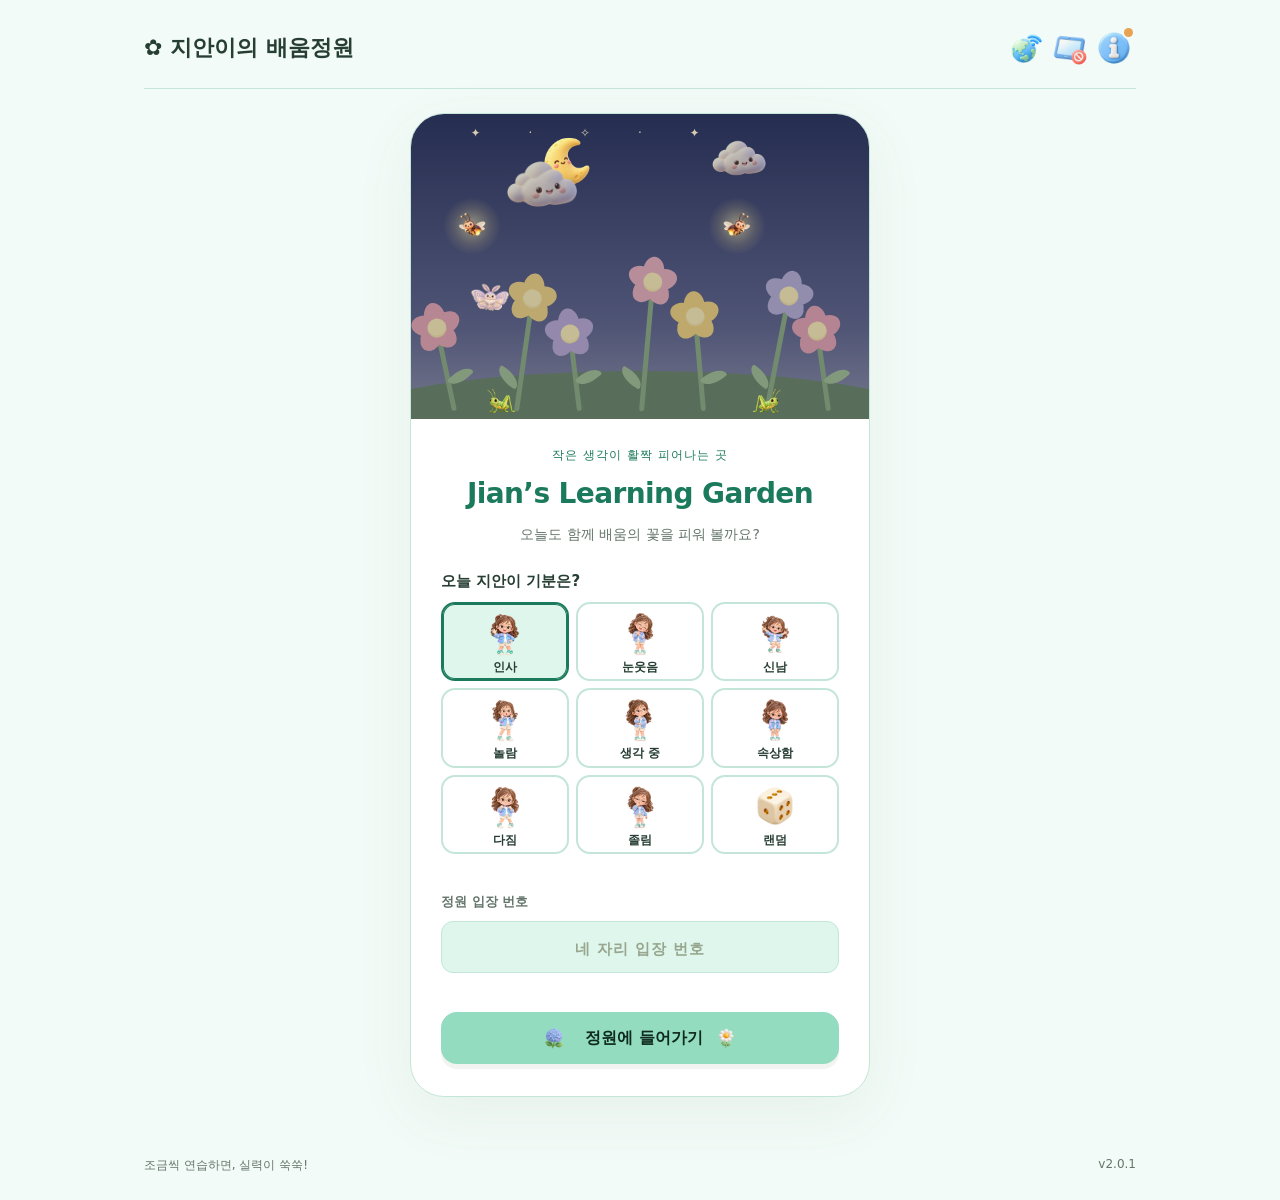
==== commit b9cf88dc: "v2.0.1: fixed paired status icons, guide panel and recoverable PWA updates" ====
--- a/index.html
+++ b/index.html
@@ -12,15 +12,15 @@
 
 .count-groups{display:flex;justify-content:center;flex-wrap:wrap;gap:16px;margin:16px auto 24px;max-width:730px}.count-group{display:flex;justify-content:center;align-content:center;flex-wrap:wrap;gap:3px;padding:12px;background:#f4f0e5;border:2px solid #d7c9aa;border-bottom:7px solid #c6b18b;border-radius:16px 16px 22px 22px;width:126px}.count-item{font-size:26px;width:28px;text-align:center}.array-picture{background:#f5f7ed;padding:22px 12px;border-radius:20px;max-width:620px;margin:8px auto 22px}.count-array{display:grid;gap:12px 8px;max-width:540px;margin:auto}.array-item{font-size:clamp(18px,4vw,29px);text-align:center;line-height:1.2}.explanation-choices{border:1px solid #bdcbb2;border-radius:16px;padding:10px;gap:3px}.explanation-choices label{background:transparent;font-size:19px;padding:12px}.condition-box{border:1.5px solid #a7bba0;border-radius:16px;padding:16px 20px;margin:12px auto 25px;max-width:650px;font-size:21px}.condition-box p{color:#273e34;margin:10px 0}.make-equation{font-size:25px;display:flex;justify-content:center;align-items:center;gap:3px;flex-wrap:wrap;margin:23px 0}.equation-tag{font-size:19px;margin-right:6px}.matching{max-width:650px;margin:28px auto;gap:22px}.matching label{display:grid;grid-template-columns:minmax(0,1fr) 80px minmax(0,1fr);padding:18px 16px;font-size:30px;gap:8px;text-align:center}.matching select{width:100%;min-width:0;font-size:27px;padding:12px 5px;text-align:center}.match-arrow{width:80px;height:48px;color:#83a46f;justify-self:center}.match-left{white-space:nowrap}.number-grid{grid-template-columns:repeat(5,minmax(0,1fr))}.number-grid button{min-width:0}@media(max-width:480px){.matching label{grid-template-columns:minmax(0,1fr) 48px minmax(0,1fr);font-size:25px;padding:16px 8px;gap:3px}.matching select{font-size:22px}.match-arrow{width:48px;height:40px}.condition-box{font-size:18px;padding:12px 14px}.explanation-choices label{font-size:17px}.make-equation{font-size:22px;gap:0}.count-group{width:112px}.count-array{gap:10px 4px}}
 
-/* v2.0.0: table, reasoning, and family review. */
+/* v2.0.1: table, reasoning, and family review. */
 .picture-label{text-align:center;font-weight:700;color:#315d49}.scope-note{background:#f1f5e9;padding:12px 16px;border-radius:12px;line-height:1.6;font-size:14px}.error-equation{text-align:center;padding:20px 10px;background:#fbf0e7;border-radius:16px;font-size:24px;font-weight:750;overflow-wrap:anywhere}.table-scroll{overflow-x:auto;margin:24px auto;max-width:530px}.multiplication-table{border-collapse:collapse;width:100%;table-layout:fixed;text-align:center;font-size:23px}.multiplication-table caption{font-size:15px;color:#65766b;margin-bottom:12px}.multiplication-table th,.multiplication-table td{border:1px solid #b9cbae;height:58px;padding:5px 2px}.multiplication-table th{background:#eaf0df}.multiplication-table input.entry{font-size:21px;margin:0;width:2.25em}.writing-label{max-width:680px;margin:20px auto 28px;font-size:18px}.writing-entry{box-sizing:border-box;width:100%;font:inherit;font-size:18px;line-height:1.7;padding:14px;border:1.5px solid #aebe9d;border-radius:14px;background:#fafcf5;color:#273e34;resize:vertical}.writing-entry:focus{outline:3px solid #d5a447;outline-offset:3px}.rubric{padding:18px;border-radius:16px;background:#f0f4e7;margin:16px 0}.rubric ul{margin:10px 0;padding-left:22px;line-height:1.7}.rubric-button[aria-pressed=true]{background:#315d49;color:white}.pending{color:#806c2d}.review .summary-answer{line-height:1.7}.choices label span{overflow-wrap:anywhere}.topline{flex-wrap:wrap}.topline .muted{max-width:100%}@media(max-width:420px){.multiplication-table{font-size:20px}.multiplication-table input.entry{font-size:18px}.multiplication-table th,.multiplication-table td{height:50px}.error-equation{font-size:21px}.rubric{padding:14px}.rubric .actions{gap:8px}.rubric button{padding:10px 13px}}
 
-/* v2.0.0: a pastel flower garden entrance. */
+/* v2.0.1: a pastel flower garden entrance. */
 .login-garden{max-width:460px;margin:0 auto;background:#fffdf9;border:1px solid #eee4db;border-radius:34px;overflow:hidden;box-shadow:0 18px 60px #63765a12}.login-sky{height:235px;background:linear-gradient(#eaf4ef,#f7f5df);position:relative;overflow:hidden}.garden-sun{position:absolute;top:22px;right:44px;color:#edc769;font-size:43px}.garden-cloud{position:absolute;width:72px;height:22px;border-radius:30px;background:#ffffffb3}.garden-cloud:before{content:'';position:absolute;width:34px;height:34px;background:inherit;border-radius:50%;left:13px;bottom:4px}.cloud-one{left:38px;top:53px}.cloud-two{right:94px;top:93px;transform:scale(.7)}.garden-butterfly{position:absolute;left:46%;top:53px;font-size:26px;transform:rotate(-18deg)}.garden-hill{position:absolute;background:#dce9c9;width:130%;height:100px;left:-15%;bottom:-52px;border-radius:50%}.login-blooms{position:absolute;bottom:8px;left:5%;width:90%;display:flex;justify-content:space-between;align-items:end}.bloom{position:relative;width:38px;height:var(--height);transform:rotate(var(--tilt));transform-origin:bottom center}.bloom-stem{position:absolute;height:calc(100% - 21px);bottom:0;left:18px;width:5px;background:#8eb387;border-radius:5px}.bloom-leaf{position:absolute;bottom:26px;left:21px;width:25px;height:13px;border-radius:2px 100% 2px 100%;background:#a5c69a;transform:rotate(-34deg)}.bloom:nth-child(even) .bloom-leaf{left:-5px;transform:rotate(25deg)}.bloom-head{position:absolute;top:0;left:0;width:40px;height:40px}.bloom-head i{position:absolute;left:10px;top:-4px;width:21px;height:29px;border-radius:50%;background:var(--petal);transform-origin:10px 25px}.bloom-head i:nth-child(2){transform:rotate(72deg)}.bloom-head i:nth-child(3){transform:rotate(144deg)}.bloom-head i:nth-child(4){transform:rotate(216deg)}.bloom-head i:nth-child(5){transform:rotate(288deg)}.bloom-head b{position:absolute;left:11px;top:12px;width:19px;height:19px;background:#fff0b6;border-radius:50%;box-shadow:inset 0 -2px 0 #e7cb8150}.login-content{text-align:center;padding:25px 30px 32px}.login-kicker{color:#819878;font-size:12px;letter-spacing:1px}.login-content h1{font-size:34px;letter-spacing:-1.5px;line-height:1.35;margin:12px 0}.login-content h1 span{color:#5f845d;font-size:43px}.login-content>p{font-size:14px;margin:10px 0 24px}.login-content label{text-align:left;font-size:13px;color:#71826c;gap:10px}.login-content input{width:100%;min-height:52px;background:#f8faf2;border:1.5px solid #dbe4cf;font-size:18px;text-align:center;letter-spacing:5px}.login-content input::placeholder{letter-spacing:1px;font-size:15px;color:#98a68e}.login-content button{width:100%;background:#7e9d76;box-shadow:0 5px 0 #647f5b15;min-height:52px}.login-content button span{margin-left:8px}#login-notice{min-height:23px;margin:8px 0;color:#ac695e;font-size:13px;line-height:1.7}@media(max-width:480px){.login-garden{border-radius:28px}.login-content{padding:22px 24px 28px}.login-sky{height:210px}}
 
-/* v2.0.0: subject home and dictation module. */
+/* v2.0.1: subject home and dictation module. */
 .study-home{font-size:13px;min-height:40px;padding:8px 12px}.brand{font-size:clamp(17px,3vw,22px)}.study-welcome{position:relative;padding:12px 0 24px}.study-welcome h1{font-size:clamp(32px,5vw,46px);line-height:1.35}.study-sprouts{position:absolute;right:30px;bottom:40px;font-size:64px;transform:rotate(-7deg)}.subject-grid{display:grid;grid-template-columns:1fr 1fr;gap:22px}.subject-card{display:flex;flex-direction:column;align-items:flex-start;text-align:left;color:#273e34;border:1px solid #dbe4ce;border-radius:28px;padding:28px;background:#eef4e3;min-width:0;transition:box-shadow .18s}.subject-card:hover{filter:none;transform:none;box-shadow:0 12px 28px #53664d12}.dictation-card{background:#fff0f1;border-color:#ecd6db}.subject-illustration{display:flex;width:100%;height:100px;align-items:center;justify-content:space-between;font-size:64px}.subject-illustration span{font-size:23px;letter-spacing:3px;padding:12px;border-radius:15px;background:#ffffff88;color:#82946a;transform:rotate(7deg)}.dictation-card .subject-illustration span{color:#b37c92;transform:rotate(-6deg)}.subject-label{font-size:12px;margin-top:17px;color:#718461;letter-spacing:2px}.dictation-card .subject-label{color:#aa7889}.subject-card strong{font-size:29px;margin:10px 0 12px;letter-spacing:-1px}.subject-description{font-size:14px;font-weight:500;color:#71806a;line-height:1.7}.subject-record{margin-top:26px;padding-top:17px;border-top:1px solid #cad6bf88;width:100%;display:flex;justify-content:space-between;font-size:13px;color:#71806a}.study-backup{margin-top:24px}.study-backup summary,.review-correct summary,.review-writing summary{cursor:pointer;font-weight:750;line-height:1.7}.review-writing{border-color:#e3dfc5}.review-wrong{border-color:#ecd9ce}.review-correct{background:#f6f8f0}body[data-screen=dictation] main{padding:24px 0 0}body[data-screen=dictation] footer{margin-top:16px}body[data-screen=login] main{padding-top:24px}@media(max-width:650px){.subject-grid{grid-template-columns:1fr;gap:16px}.subject-card{padding:22px}.subject-illustration{height:75px;font-size:53px}.subject-card strong{font-size:27px}.subject-record{margin-top:20px}.study-sprouts{font-size:39px;right:0;bottom:55px}.study-welcome h1{font-size:31px}.study-welcome p{font-size:14px}.subject-illustration span{font-size:21px}.study-welcome{padding-top:0}.study-home{font-size:12px}}
-/* v2.0.0: shared appearance and a single document for both subjects. */
+/* v2.0.1: shared appearance and a single document for both subjects. */
 [hidden]{display:none!important}body{background:var(--bg);color:var(--ink)}p,.muted,footer{color:var(--muted)}header{border-color:var(--line)}.common-nav{display:flex;flex-wrap:wrap;gap:8px;justify-content:flex-end}.panel,.login-garden{background:var(--card);border-color:var(--line)}button{background:var(--accent);color:var(--on-accent)}.ghost,.stat,.scope-note,.dots,.array-picture,.movement-scroll,.matching label,.number-grid button{background:var(--accent-soft);color:var(--ink)}input,select,textarea,.writing-entry,input.entry,.fields input.entry,input.sentence-entry{background:var(--card);color:var(--ink);border-color:var(--line)}.choices label{background:var(--accent-soft);color:var(--ink)}.explanation-choices label{background:transparent}.track{background:var(--accent-soft)}.track div{background:var(--accent)}.eyebrow,.method-block h3,.picture-label{color:var(--accent-ink)}.good{color:var(--ok)}.wrong,#notice,#login-notice{color:var(--bad)}.pending{color:var(--accent-ink)}.rubric,.review-correct{background:var(--accent-soft)}.review,.condition-box,.explanation-choices,.multiplication-table th,.multiplication-table td,.method-block+.method-block{border-color:var(--line)}.condition-box p,.arrow-plus{color:var(--ink)}.multiplication-table th{background:var(--accent-soft)}.error-equation{background:var(--bad-soft)}.rubric-button[aria-pressed=true],.number-grid button[aria-pressed=true]{background:var(--accent);color:var(--on-accent)}.subject-card,.dictation-card{background:var(--accent-soft);border-color:var(--line);color:var(--ink)}.subject-label,.subject-description,.subject-record,.dictation-card .subject-label{color:var(--muted)}.subject-illustration span,.dictation-card .subject-illustration span{background:var(--card);color:var(--accent-ink)}.subject-record{border-color:var(--line)}.login-content h1 span,.login-kicker{color:var(--accent-ink)}.login-content label{color:var(--muted)}.login-content button{background:var(--accent);color:var(--on-accent)}.login-content input{background:var(--accent-soft);border-color:var(--line)}.garden{background:var(--accent-soft)}#dictation-native{display:block;width:100%;max-width:900px;margin:auto}#appearance-dialog{width:min(94vw,500px);max-height:88dvh;overflow:auto;border:1px solid var(--line);border-radius:24px;padding:24px;background:var(--card);color:var(--ink)}#appearance-dialog::backdrop{background:#12231d66}#appearance-dialog h2{margin:0}#appearance-dialog fieldset{border:0;padding:0;margin:26px 0}#appearance-dialog legend{font-weight:750;margin-bottom:14px}.appearance-options{display:flex;gap:14px;flex-wrap:wrap}.appearance-options label{display:flex;align-items:center;gap:6px}.appearance-options input{accent-color:var(--accent-ink)}.appearance-swatches{display:grid;grid-template-columns:1fr 1fr;gap:10px}.appearance-swatches button{display:flex;align-items:center;gap:8px;border:2px solid transparent;background:var(--accent-soft);color:var(--ink);padding:12px;font-size:14px}.appearance-swatches button[aria-pressed=true]{border-color:var(--accent-ink)}.appearance-swatches i{width:20px;height:20px;flex-shrink:0;border-radius:50%}#appearance-notice{font-size:13px;line-height:1.7;margin-bottom:0}@media(max-width:650px){header{align-items:flex-start;gap:8px}.common-nav{max-width:165px;gap:6px}.brand{line-height:1.5}.common-nav button{font-size:12px;padding:7px 9px;min-height:36px}#appearance-dialog{padding:20px}.appearance-swatches button{padding:10px 8px}}
 
 /* Gentle decorative motion, confined to the login sky. */
@@ -40,7 +40,7 @@
 
 .subject-grid{grid-template-columns:repeat(3,minmax(0,1fr))}.times{max-width:720px;margin:auto;text-align:center}.times fieldset{border:0;padding:0;margin:24px 0}.times legend{width:100%;font-weight:700;margin-bottom:12px}.times-options{display:flex;justify-content:center;gap:10px;flex-wrap:wrap}.times-options [aria-pressed=true]{background:var(--accent);color:var(--on-accent);box-shadow:0 0 0 2px var(--accent-ink)}.times label:not(.times-equation){max-width:240px;margin:20px auto}.times-picture{display:flex;flex-wrap:wrap;gap:10px;justify-content:center;margin:20px auto}.times-group{background:var(--accent-soft);color:var(--ink);border:2px solid transparent;border-radius:16px;padding:10px;min-height:44px}.times-group.lit{border-color:var(--accent-ink);background:var(--card)}.times-group small{display:block;font-size:12px;color:var(--muted);margin-top:5px}.times-objects{display:grid;grid-template-columns:repeat(var(--objects),1fr);gap:3px;font-size:20px;line-height:1.3}.times-dots{display:grid;width:min(100%,360px);gap:5px}.times-dots .times-group{padding:5px 10px;display:flex;align-items:center;justify-content:space-between;gap:10px}.times-dots .times-objects{flex:1;gap:6px}.times-objects i{width:clamp(10px,3vw,17px);aspect-ratio:1;border-radius:50%;background:var(--accent-ink);display:block}.times-dots small{white-space:nowrap;margin:0}.times-equation{display:flex;align-items:center;justify-content:center;gap:12px;font-size:clamp(28px,6vw,42px);font-weight:700;margin:24px 0;flex-wrap:wrap}.times input.entry{width:2.3em;height:1.6em;font:inherit;padding:2px;text-align:center}.times-sum{overflow-wrap:anywhere;line-height:1.8}.times-keypad{display:grid;grid-template-columns:repeat(3,1fr);gap:10px;max-width:280px;margin:20px auto}.times-keypad button{font-size:22px;min-height:52px}.times .actions{justify-content:center}.times button:disabled{opacity:.45;cursor:default}.times #times-feedback{min-height:1.6em;line-height:1.6}@media(max-width:800px){.subject-grid{grid-template-columns:1fr}.times{padding:20px 14px}.times-objects{font-size:18px}}
 
-/* v2.0.0: align spacing across learning cards and the three practice choices. */
+/* v2.0.1: align spacing across learning cards and the three practice choices. */
 .panel{padding:24px;margin-top:24px}.panel p{line-height:1.6}.panel h1,.panel h2,.panel h3{line-height:1.35}.panel>p:first-of-type{margin-top:8px}.panel .actions{gap:10px}.subject-card{padding:24px;gap:0}.subject-label{margin-top:12px}.subject-card strong{margin:8px 0}.subject-description{line-height:1.55}.subject-record{margin-top:18px;padding-top:12px;line-height:1.5}.times{padding:22px 24px}.times fieldset{margin:14px 0 18px}.times-options{gap:10px}.times-mode-options{display:grid;grid-template-columns:repeat(3,minmax(0,1fr));gap:10px}.times-mode-card{min-width:0;min-height:98px;padding:9px 5px;display:flex;flex-direction:column;align-items:center;justify-content:center;gap:4px;border:2px solid var(--line);border-radius:16px;background:var(--card);color:var(--ink)}.times-mode-card[aria-pressed=true]{border-color:var(--accent-ink);background:var(--accent-soft);box-shadow:inset 0 0 0 1px var(--accent-ink)}.times-mode-card>span{font-size:36px;line-height:1.15}.times-mode-card small{font-size:12px;line-height:1.25;white-space:nowrap}.times-picture{margin:12px auto;gap:8px}.times-group{padding:8px}.times-equation{margin:12px 0}.times-sum{margin:8px 0;line-height:1.55}.times-question{display:inline-flex;align-items:center;justify-content:center;min-width:1.8em;min-height:1.8em;padding:0 5px;border:1px solid var(--accent-ink);border-radius:8px;background:var(--card);color:var(--accent-ink);font:inherit;line-height:1.2;vertical-align:middle}.times-question:active{transform:scale(.96)}.times-keypad{margin:12px auto;gap:8px}.times #times-feedback{margin:8px 0;line-height:1.6}.times .actions{margin-top:10px}#times-help:not(:empty){margin-top:12px}#times-help:empty{margin:0}.review{padding:14px 0}.review p{margin:8px 0;line-height:1.6}.choices{gap:9px;margin:18px auto}.choices label{padding:13px;line-height:1.5}.condition-box{padding:14px 18px;margin:10px auto 18px}.matching{gap:14px;margin:18px auto}.matching label{padding:14px}.methods{line-height:1.8}.method-block{padding:12px 0 16px}.group-pics,.count-groups{gap:10px;margin:12px auto 18px}.picture-equations,.sentence-fields{margin-top:12px;margin-bottom:20px}
 @media(max-width:650px){.panel{padding:20px 16px;margin-top:20px}.subject-card{padding:20px 18px}.subject-record{margin-top:14px;padding-top:10px}.times{padding:18px 14px}.times-mode-options{gap:7px}.times-mode-card{min-height:84px;padding:7px 3px;gap:3px;border-radius:14px}.times-mode-card>span{font-size:30px}.times-mode-card small{font-size:clamp(10px,3vw,12px);letter-spacing:-.3px}.times-picture{gap:6px}.times-group{padding:7px}.choices{gap:8px;margin:14px auto}.choices label{padding:11px}.condition-box{padding:12px;margin:8px auto 16px}.matching{gap:10px;margin:14px auto}}
 
@@ -233,6 +233,6 @@
 @media(max-width:480px){.login-sky{height:280px}.scene-cloud-one{width:104px;height:78px}.scene-cloud-two{width:78px;height:58px}}
 @media(prefers-reduced-motion:reduce){.scene-cloud{animation:none!important}}
 
-/* Quiet status panel; keep controls large enough for touch and allow mobile wrapping. */
-.offline-panel{margin:16px 0 0;font-size:12px;color:var(--muted);line-height:1.6}.offline-panel p{font-size:12px;margin:6px 0;overflow-wrap:anywhere}.offline-panel summary{cursor:pointer;min-height:36px;display:flex;align-items:center;flex-wrap:wrap}.offline-actions{display:flex;gap:8px;flex-wrap:wrap;margin:8px 0}.offline-panel button{font-size:12px;min-height:44px;padding:8px 12px;background:var(--accent-soft);color:var(--ink)}#storage-notice:empty,#offline-notice:empty{display:none}#storage-notice{color:var(--bad)}
-</style><div class="wrap"><header><div class="brand">✿ 지안이의 배움정원</div><nav class="common-nav"><button id="appearance-button" class="ghost study-home" type="button" hidden><span class="appearance-emoji" data-keep-emoji aria-hidden="true">🌈</span><span>화면 설정</span></button><button id="logout-button" class="ghost garden-logout" type="button" aria-label="로그아웃" title="로그아웃" hidden><img src="assets/icons/logout.webp" width="34" height="38" alt=""></button><button id="study-home" class="ghost study-home garden-hub-icon" type="button" aria-label="배움정원 홈" title="배움정원 홈" hidden><img src="assets/icons/library.webp" width="30" height="30" alt="" draggable="false"></button></nav></header><main id="app"></main><footer><span>조금씩 연습하면, 실력이 쑥쑥!</span><span>v2.0.0</span></footer><aside class="offline-panel" aria-label="오프라인 사용 상태"><span id="offline-status" role="status">오프라인 준비 확인 중</span><p id="offline-notice" role="status"></p><p id="storage-notice" role="status"></p><div class="offline-actions"><button type="button" id="offline-retry" hidden>파일 다시 받기</button><button type="button" id="offline-update" hidden>새 버전 적용</button><button type="button" id="storage-retry" hidden>다시 저장</button></div><details><summary>오프라인 사용 안내</summary><p>처음에는 인터넷에 연결하고 ‘오프라인 사용 준비 완료’를 확인해 주세요. 구구단·곱셈·문장 보기와 편집·기록 저장은 오프라인에서도 사용할 수 있어요. 소리 읽기는 기기에 설치된 한국어 음성이 필요해요.</p><p>완료한 기록과 설정은 이 브라우저에 저장돼요. 같은 탭 새로고침은 풀던 문제를 복원해요. 탭을 닫으면 풀던 문제는 복원되지 않을 수 있어요. 다른 기기와 자동으로 동기화되지는 않아요.</p><p>기록 백업은 배움정원 홈의 ‘학습 데이터 백업’에서 할 수 있어요. 브라우저 데이터 삭제·저장 공간 정리 전에 파일로 내보내 주세요.</p><button type="button" id="offline-storage">저장 공간 확인·보호</button><p id="offline-storage-info" role="status"></p></details></aside></div><dialog id="appearance-dialog" aria-label="화면 설정"></dialog><script src="storage.js?v=2.0.0"></script><script src="pictures.js?v=2.0.0"></script><script src="icons.js?v=2.0.0"></script><script src="appearance.js?v=2.0.0"></script><script src="dictation/dictation.js?v=2.0.0"></script><script src="times.js?v=2.0.0"></script><script src="login-scene.js?v=2.0.0"></script><script src="moods.js?v=2.0.0"></script><script src="flowers.js?v=2.0.0"></script><script src="study.js?v=2.0.0"></script><script src="questions.js?v=2.0.0"></script><script src="navigation.js?v=2.0.0"></script><script src="session.js?v=2.0.0"></script><script src="app.js?v=2.0.0"></script><script src="offline.js?v=2.0.0"></script></html>
+/* Fixed header slots: network, local readiness, guide. Updates live inside the guide. */
+header{position:relative;display:grid;grid-template-columns:minmax(0,1fr) auto 132px;column-gap:12px;row-gap:8px;align-items:center}.brand{min-width:0;word-break:keep-all}.common-nav{grid-column:2;grid-row:1;justify-self:end;max-width:none}.common-nav:not(:has(button:not([hidden]))){display:none}.offline-toolbar{grid-column:3;grid-row:1;display:flex;gap:0;align-items:center;justify-self:end;width:132px}.status-icon{position:relative;display:block;flex:0 0 44px;width:44px;height:44px;min-height:44px;padding:0;border:0;background:transparent;color:var(--ink);border-radius:12px;line-height:1;cursor:pointer}.status-icon:hover{filter:none;background:var(--accent-soft)}.status-icon img{position:absolute;inset:4px;width:36px;height:36px;object-fit:contain;pointer-events:none}.status-icon[data-preparing=true]::after{content:'';position:absolute;inset:3px;border:2px solid var(--line);border-top-color:var(--accent-ink);border-radius:50%;animation:status-spin 1.6s linear infinite;pointer-events:none}.status-dot{position:absolute;right:3px;top:2px;width:9px;height:9px;border-radius:50%;background:#e8a251;box-shadow:0 0 0 2px var(--bg);pointer-events:none}.offline-panel{position:absolute;z-index:1200;right:0;top:calc(100% + 8px);width:min(380px,calc(100vw - 32px));max-height:min(70dvh,620px);overflow:auto;overscroll-behavior:contain;padding:18px;border:1px solid var(--line);border-radius:20px;background:var(--card);color:var(--ink);box-shadow:0 10px 35px #273e3420;font-size:13px;line-height:1.6}.offline-panel h2{font-size:18px;margin:0}.offline-panel p{font-size:13px;margin:10px 0;overflow-wrap:anywhere}.offline-panel .offline-head{display:flex;align-items:center;justify-content:space-between;gap:12px}.offline-actions{display:flex;gap:8px;flex-wrap:wrap;margin:10px 0}.offline-panel button{font-size:13px;min-height:44px;padding:8px 12px;background:var(--accent-soft);color:var(--ink)}.offline-panel .offline-close{min-width:44px;padding:8px}.offline-live{position:absolute;width:1px;height:1px;padding:0;margin:-1px;overflow:hidden;clip-path:inset(50%);white-space:nowrap}#offline-notice:empty,#offline-progress:empty,#storage-notice:empty{display:none}#offline-notice,#storage-notice{color:var(--bad)}@keyframes status-spin{to{transform:rotate(360deg)}}@media(max-width:650px){header{grid-template-columns:minmax(0,1fr) 132px;gap:8px}.brand{font-size:clamp(15px,3.8vw,22px);line-height:1.5}.common-nav{grid-column:1/-1;grid-row:2;max-width:none}.offline-toolbar{grid-column:2}}@media(prefers-reduced-motion:reduce){.status-icon[data-preparing=true]::after{animation:none}}
+</style><div class="wrap"><header><div class="brand">✿ 지안이의 배움정원</div><nav class="common-nav"><button id="appearance-button" class="ghost study-home" type="button" hidden><span class="appearance-emoji" data-keep-emoji aria-hidden="true">🌈</span><span>화면 설정</span></button><button id="logout-button" class="ghost garden-logout" type="button" aria-label="로그아웃" title="로그아웃" hidden><img src="assets/icons/logout.webp" width="34" height="38" alt=""></button><button id="study-home" class="ghost study-home garden-hub-icon" type="button" aria-label="배움정원 홈" title="배움정원 홈" hidden><img src="assets/icons/library.webp" width="30" height="30" alt="" draggable="false"></button></nav><div id="offline-toolbar" class="offline-toolbar" role="group" aria-label="연결 상태와 사용 안내"><button id="network-state" class="status-icon" type="button" aria-label="연결 상태 안내 열기" aria-controls="offline-panel"><img src="assets/status/network-base.webp" width="192" height="192" alt=""><img id="network-slash" src="assets/status/network-slash.webp" width="192" height="192" alt="" hidden></button><button id="availability-state" class="status-icon" type="button" aria-label="오프라인 준비 확인 중" aria-controls="offline-panel"><img src="assets/status/device-base.webp" width="192" height="192" alt=""><img id="badge-ready" src="assets/status/badge-ready.webp" width="192" height="192" alt="" hidden><img id="badge-unavailable" src="assets/status/badge-unavailable.webp" width="192" height="192" alt=""></button><button id="offline-help" class="status-icon" type="button" aria-label="사용 안내" aria-controls="offline-panel" aria-expanded="false"><img src="assets/status/offline-guide.webp" width="192" height="192" alt=""><span id="offline-attention" class="status-dot" aria-hidden="true" hidden></span></button></div><span id="offline-live" class="offline-live" role="status"></span><section id="offline-panel" class="offline-panel" aria-labelledby="offline-panel-title" hidden><div class="offline-head"><h2 id="offline-panel-title">연결·오프라인 사용 안내</h2><button id="offline-close" class="offline-close" type="button" aria-label="사용 안내 닫기">닫기</button></div><p id="offline-status">오프라인 준비 확인 중</p><p id="offline-progress" role="status"></p><p id="offline-notice" role="status"></p><p id="storage-notice" role="status"></p><div class="offline-actions"><button type="button" id="offline-update" hidden>새 버전 적용</button><button type="button" id="offline-retry" hidden>파일 다시 받기</button><button type="button" id="storage-retry" hidden>다시 저장</button></div><p>처음에는 인터넷에 연결하고 ‘오프라인 사용가능’을 확인해 주세요. 구구단·곱셈·문장 보기와 편집·기록 저장은 오프라인에서도 사용할 수 있어요. 소리 읽기는 기기에 설치된 한국어 음성이 필요해요.</p><p>새 버전은 학습·편집을 마치고 배움정원 홈에서 적용해 주세요. 완료하면 업데이트 표시와 버튼이 사라져요.</p><p>완료한 기록과 설정은 이 브라우저에 저장돼요. 같은 탭 새로고침은 풀던 문제를 복원해요. 탭을 닫으면 풀던 문제는 복원되지 않을 수 있어요. 다른 기기와 자동으로 동기화되지는 않아요.</p><p>기록 백업은 배움정원 홈의 ‘학습 데이터 백업’에서 할 수 있어요. 브라우저 데이터 삭제·저장 공간 정리 전에 파일로 내보내 주세요.</p><button type="button" id="offline-storage">저장 공간 확인·보호</button><p id="offline-storage-info" role="status"></p></section></header><main id="app"></main><footer><span>조금씩 연습하면, 실력이 쑥쑥!</span><span>v2.0.1</span></footer></div><dialog id="appearance-dialog" aria-label="화면 설정"></dialog><script src="storage.js?v=2.0.1"></script><script src="pictures.js?v=2.0.1"></script><script src="icons.js?v=2.0.1"></script><script src="appearance.js?v=2.0.1"></script><script src="dictation/dictation.js?v=2.0.1"></script><script src="times.js?v=2.0.1"></script><script src="login-scene.js?v=2.0.1"></script><script src="moods.js?v=2.0.1"></script><script src="flowers.js?v=2.0.1"></script><script src="study.js?v=2.0.1"></script><script src="questions.js?v=2.0.1"></script><script src="navigation.js?v=2.0.1"></script><script src="session.js?v=2.0.1"></script><script src="app.js?v=2.0.1"></script><script src="offline.js?v=2.0.1"></script></html>
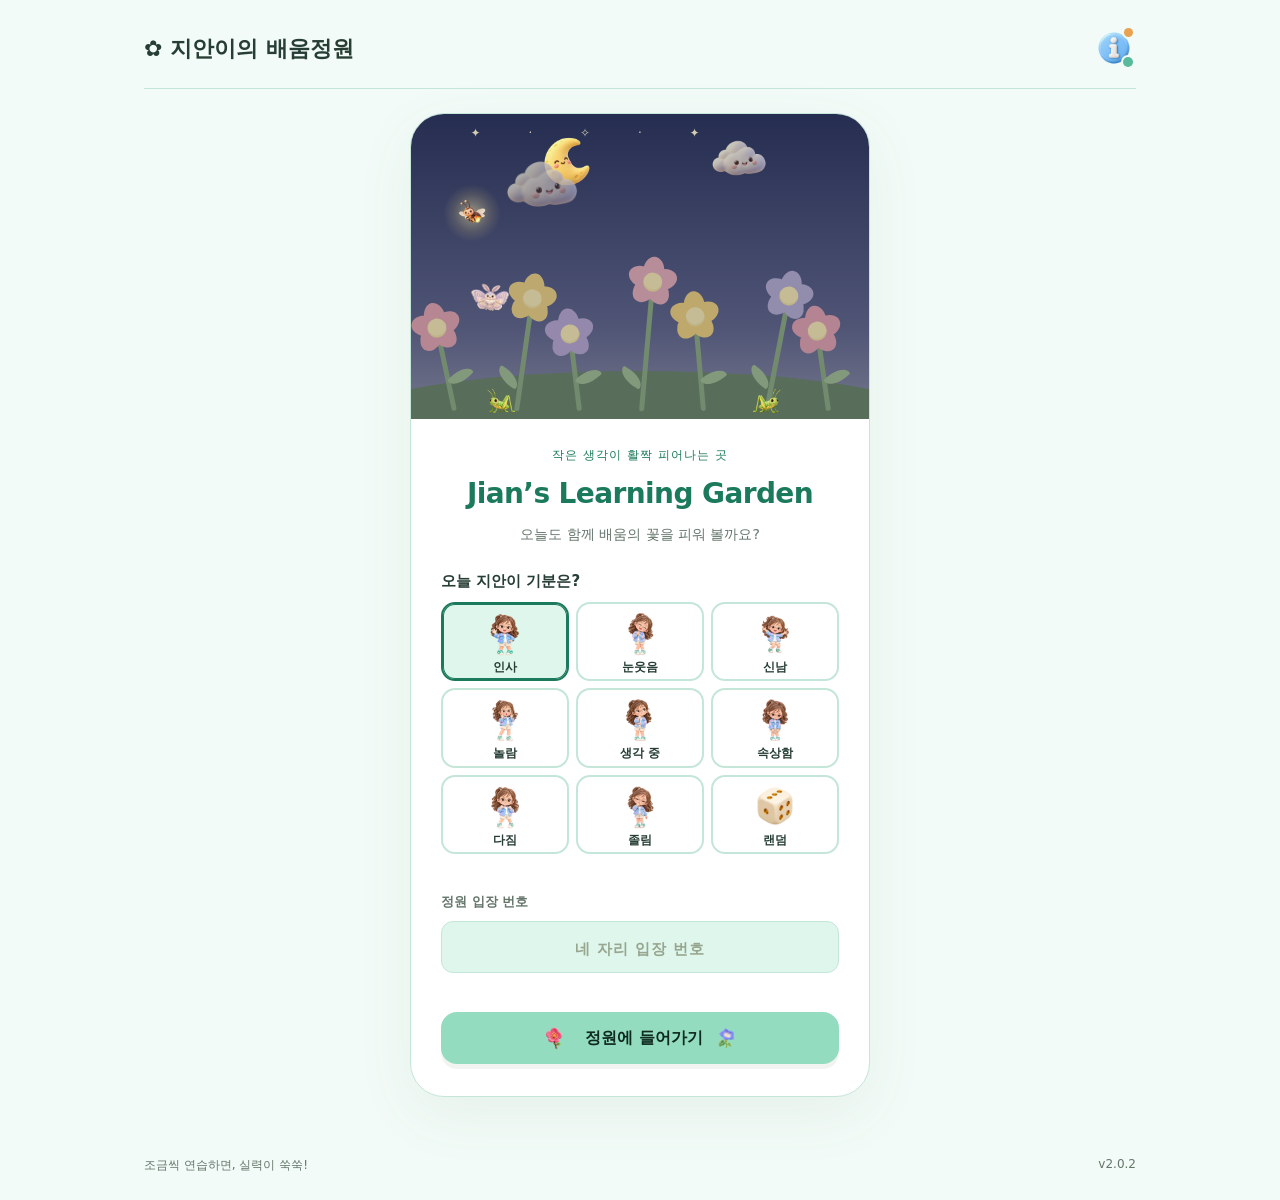
==== commit 22692973: "v2.0.2: compact status guide, flower settings and house install icons" ====
--- a/index.html
+++ b/index.html
@@ -1,4 +1,4 @@
-<!doctype html><html lang="ko"><meta charset="utf-8"><meta name="robots" content="noindex"><meta name="viewport" content="width=device-width,initial-scale=1"><meta name="theme-color" content="#f7f8f2"><meta name="color-scheme" content="light dark"><meta name="apple-mobile-web-app-capable" content="yes"><meta name="apple-mobile-web-app-title" content="배움정원"><link rel="icon" type="image/svg+xml" href="icon.svg"><link rel="apple-touch-icon" sizes="180x180" href="apple-touch-icon.png"><link rel="manifest" href="manifest.webmanifest"><link rel="stylesheet" href="./assets/fonts/fonts.css"><title>지안이의 배움정원 · 수학과 받아쓰기</title><style>
+<!doctype html><html lang="ko"><meta charset="utf-8"><meta name="robots" content="noindex"><meta name="viewport" content="width=device-width,initial-scale=1"><meta name="theme-color" content="#f7f8f2"><meta name="color-scheme" content="light dark"><meta name="apple-mobile-web-app-capable" content="yes"><meta name="apple-mobile-web-app-title" content="배움정원"><link rel="icon" type="image/png" href="icon-192.png?v=2.0.2"><link rel="apple-touch-icon" sizes="180x180" href="apple-touch-icon.png?v=2.0.2"><link rel="manifest" href="manifest.webmanifest?v=2.0.2"><link rel="stylesheet" href="./assets/fonts/fonts.css"><title>지안이의 배움정원 · 수학과 받아쓰기</title><style>
 *{box-sizing:border-box}body{margin:0;background:#f7f8f2;color:#273e34;font-family:system-ui,-apple-system,sans-serif}button,input,select{font:inherit}button{cursor:pointer;min-height:48px;border:0;border-radius:16px;padding:12px 22px;background:#315d49;color:white;font-weight:750}button:hover{filter:brightness(.95)}button:focus-visible,input:focus,select:focus{outline:3px solid #d5a447;outline-offset:3px}.ghost{background:#edf1e8;color:#315d49}.wrap{max-width:1040px;margin:auto;padding:26px 24px}header{display:flex;justify-content:space-between;align-items:center;border-bottom:1px solid #dce3d8;padding-bottom:18px}.brand{font-weight:900;font-size:22px}.badge{font-size:12px;background:#e8eddc;padding:8px 12px;border-radius:30px}main{padding:32px 0 36px}h1{font-size:clamp(32px,5vw,52px);letter-spacing:-2px;line-height:1.25;margin:12px 0 20px}h2{letter-spacing:-1px}p{line-height:1.7;color:#65766b}.eyebrow{color:#668455;font-size:13px;font-weight:800;letter-spacing:2px}.hero{display:grid;grid-template-columns:1.1fr 1fr;gap:48px;align-items:center}.garden{background:#e9eedc;border-radius:38px;min-height:300px;display:flex;align-items:center;justify-content:center;position:relative;overflow:hidden}.flower{font-size:100px;letter-spacing:5px;transform:none}.garden small{position:absolute;bottom:28px;background:#fff9;padding:9px 18px;border-radius:20px}.panel{background:white;border:1px solid #e2e7dc;border-radius:26px;padding:26px;margin-top:28px;box-shadow:0 8px 30px #273e3405}.settings{display:flex;gap:20px;flex-wrap:wrap;align-items:end}label{display:grid;gap:9px;font-size:14px;font-weight:700}select,input{border:1px solid #cbd6c8;border-radius:12px;padding:12px;background:white;color:#273e34}select{min-width:135px}.settings button{margin-left:auto}.stats{display:grid;grid-template-columns:repeat(3,1fr);gap:16px;margin-top:25px}.stat{border-radius:20px;padding:22px;background:#eef0e6}.stat strong{display:block;font-size:26px;margin-top:9px}.muted{font-size:13px;color:#6f7d70}.topline{display:flex;justify-content:space-between;align-items:center;gap:10px}.track{height:8px;background:#e7ecdf;border-radius:20px;margin:16px 0 24px;overflow:hidden}.track div{height:100%;background:#85a56a;transition:width .3s}.question{text-align:center;font-size:27px;font-weight:800;line-height:1.6;padding:8px 0 16px;white-space:pre-line}.answer{display:block;margin:8px auto 26px;text-align:center;font-size:30px;width:180px}.actions{display:flex;justify-content:center;gap:12px;flex-wrap:wrap}.dots{font-size:22px;background:#f4f5ed;border-radius:20px;padding:18px;text-align:center;line-height:1.6;margin:0 auto 20px;max-width:440px}.review{padding:18px 0;border-bottom:1px solid #edf0e7}.good{color:#3a7c55}.wrong{color:#ab6046}footer{display:flex;justify-content:space-between;color:#7f8b7e;font-size:12px;margin-top:24px}#notice{min-height:25px;text-align:center;color:#a14935}.score{font-size:64px;font-weight:900;line-height:1.2}.hidden{display:none}@media(max-width:650px){.wrap{padding:20px 18px}main{padding:24px 0 28px}.hero{grid-template-columns:1fr;gap:22px}.garden{min-height:180px}.flower{font-size:65px}.garden small{bottom:15px}.panel{padding:22px 18px}.settings{gap:14px}.settings label{flex:1}.settings select{width:100%;min-width:110px}.settings button{width:100%}.stats{gap:9px}.stat{padding:15px 10px}.stat strong{font-size:23px}.question{font-size:23px}.badge{font-size:11px}h1{letter-spacing:-1px}}
 
 .fields{display:flex;gap:12px;flex-wrap:wrap;justify-content:center;align-items:center;margin:24px 0}.fields label{display:flex;align-items:center;font-size:18px}.fields input{width:82px;text-align:center;font-size:24px}.group-pics{display:flex;flex-wrap:wrap;gap:10px;justify-content:center}.group-pics span{display:inline-block;border:2px solid #d4dfc3;background:#f6f8ed;padding:12px;border-radius:16px;max-width:150px;overflow-wrap:anywhere}.choices{display:grid;gap:12px;margin:24px auto;max-width:650px}.choices label{display:flex;align-items:center;padding:16px;background:#f2f5eb;border-radius:15px;line-height:1.6}.choices input{width:24px;height:24px;flex-shrink:0;accent-color:#315d49}.number-grid{display:grid;grid-template-columns:repeat(5,1fr);gap:7px;max-width:450px;margin:20px auto}.number-grid button{background:#f1f4e9;color:#315d49;font-size:19px;padding:12px 4px}.number-grid button[aria-pressed=true]{background:#315d49;color:white}.matching{display:grid;gap:14px;max-width:530px;margin:20px auto}.matching label{display:flex;justify-content:space-between;align-items:center;background:#f1f4e9;padding:12px;border-radius:15px;gap:12px}.matching select{min-width:120px}.ruler{display:flex;justify-content:center;flex-wrap:wrap;margin:20px 0}.ruler span{border-bottom:7px solid #a9b989;border-left:2px dashed #a9b989;padding:18px 10px;font-size:17px}.question{font-size:clamp(21px,3vw,27px)}.review p{white-space:pre-line}.summary-answer{line-height:1.7;overflow-wrap:anywhere}button,select,input{touch-action:manipulation}@media(max-width:420px){.fields{gap:8px}.fields input{width:65px}.fields label{font-size:16px}.matching label{font-size:15px}}
@@ -12,15 +12,15 @@
 
 .count-groups{display:flex;justify-content:center;flex-wrap:wrap;gap:16px;margin:16px auto 24px;max-width:730px}.count-group{display:flex;justify-content:center;align-content:center;flex-wrap:wrap;gap:3px;padding:12px;background:#f4f0e5;border:2px solid #d7c9aa;border-bottom:7px solid #c6b18b;border-radius:16px 16px 22px 22px;width:126px}.count-item{font-size:26px;width:28px;text-align:center}.array-picture{background:#f5f7ed;padding:22px 12px;border-radius:20px;max-width:620px;margin:8px auto 22px}.count-array{display:grid;gap:12px 8px;max-width:540px;margin:auto}.array-item{font-size:clamp(18px,4vw,29px);text-align:center;line-height:1.2}.explanation-choices{border:1px solid #bdcbb2;border-radius:16px;padding:10px;gap:3px}.explanation-choices label{background:transparent;font-size:19px;padding:12px}.condition-box{border:1.5px solid #a7bba0;border-radius:16px;padding:16px 20px;margin:12px auto 25px;max-width:650px;font-size:21px}.condition-box p{color:#273e34;margin:10px 0}.make-equation{font-size:25px;display:flex;justify-content:center;align-items:center;gap:3px;flex-wrap:wrap;margin:23px 0}.equation-tag{font-size:19px;margin-right:6px}.matching{max-width:650px;margin:28px auto;gap:22px}.matching label{display:grid;grid-template-columns:minmax(0,1fr) 80px minmax(0,1fr);padding:18px 16px;font-size:30px;gap:8px;text-align:center}.matching select{width:100%;min-width:0;font-size:27px;padding:12px 5px;text-align:center}.match-arrow{width:80px;height:48px;color:#83a46f;justify-self:center}.match-left{white-space:nowrap}.number-grid{grid-template-columns:repeat(5,minmax(0,1fr))}.number-grid button{min-width:0}@media(max-width:480px){.matching label{grid-template-columns:minmax(0,1fr) 48px minmax(0,1fr);font-size:25px;padding:16px 8px;gap:3px}.matching select{font-size:22px}.match-arrow{width:48px;height:40px}.condition-box{font-size:18px;padding:12px 14px}.explanation-choices label{font-size:17px}.make-equation{font-size:22px;gap:0}.count-group{width:112px}.count-array{gap:10px 4px}}
 
-/* v2.0.1: table, reasoning, and family review. */
+/* v2.0.2: table, reasoning, and family review. */
 .picture-label{text-align:center;font-weight:700;color:#315d49}.scope-note{background:#f1f5e9;padding:12px 16px;border-radius:12px;line-height:1.6;font-size:14px}.error-equation{text-align:center;padding:20px 10px;background:#fbf0e7;border-radius:16px;font-size:24px;font-weight:750;overflow-wrap:anywhere}.table-scroll{overflow-x:auto;margin:24px auto;max-width:530px}.multiplication-table{border-collapse:collapse;width:100%;table-layout:fixed;text-align:center;font-size:23px}.multiplication-table caption{font-size:15px;color:#65766b;margin-bottom:12px}.multiplication-table th,.multiplication-table td{border:1px solid #b9cbae;height:58px;padding:5px 2px}.multiplication-table th{background:#eaf0df}.multiplication-table input.entry{font-size:21px;margin:0;width:2.25em}.writing-label{max-width:680px;margin:20px auto 28px;font-size:18px}.writing-entry{box-sizing:border-box;width:100%;font:inherit;font-size:18px;line-height:1.7;padding:14px;border:1.5px solid #aebe9d;border-radius:14px;background:#fafcf5;color:#273e34;resize:vertical}.writing-entry:focus{outline:3px solid #d5a447;outline-offset:3px}.rubric{padding:18px;border-radius:16px;background:#f0f4e7;margin:16px 0}.rubric ul{margin:10px 0;padding-left:22px;line-height:1.7}.rubric-button[aria-pressed=true]{background:#315d49;color:white}.pending{color:#806c2d}.review .summary-answer{line-height:1.7}.choices label span{overflow-wrap:anywhere}.topline{flex-wrap:wrap}.topline .muted{max-width:100%}@media(max-width:420px){.multiplication-table{font-size:20px}.multiplication-table input.entry{font-size:18px}.multiplication-table th,.multiplication-table td{height:50px}.error-equation{font-size:21px}.rubric{padding:14px}.rubric .actions{gap:8px}.rubric button{padding:10px 13px}}
 
-/* v2.0.1: a pastel flower garden entrance. */
+/* v2.0.2: a pastel flower garden entrance. */
 .login-garden{max-width:460px;margin:0 auto;background:#fffdf9;border:1px solid #eee4db;border-radius:34px;overflow:hidden;box-shadow:0 18px 60px #63765a12}.login-sky{height:235px;background:linear-gradient(#eaf4ef,#f7f5df);position:relative;overflow:hidden}.garden-sun{position:absolute;top:22px;right:44px;color:#edc769;font-size:43px}.garden-cloud{position:absolute;width:72px;height:22px;border-radius:30px;background:#ffffffb3}.garden-cloud:before{content:'';position:absolute;width:34px;height:34px;background:inherit;border-radius:50%;left:13px;bottom:4px}.cloud-one{left:38px;top:53px}.cloud-two{right:94px;top:93px;transform:scale(.7)}.garden-butterfly{position:absolute;left:46%;top:53px;font-size:26px;transform:rotate(-18deg)}.garden-hill{position:absolute;background:#dce9c9;width:130%;height:100px;left:-15%;bottom:-52px;border-radius:50%}.login-blooms{position:absolute;bottom:8px;left:5%;width:90%;display:flex;justify-content:space-between;align-items:end}.bloom{position:relative;width:38px;height:var(--height);transform:rotate(var(--tilt));transform-origin:bottom center}.bloom-stem{position:absolute;height:calc(100% - 21px);bottom:0;left:18px;width:5px;background:#8eb387;border-radius:5px}.bloom-leaf{position:absolute;bottom:26px;left:21px;width:25px;height:13px;border-radius:2px 100% 2px 100%;background:#a5c69a;transform:rotate(-34deg)}.bloom:nth-child(even) .bloom-leaf{left:-5px;transform:rotate(25deg)}.bloom-head{position:absolute;top:0;left:0;width:40px;height:40px}.bloom-head i{position:absolute;left:10px;top:-4px;width:21px;height:29px;border-radius:50%;background:var(--petal);transform-origin:10px 25px}.bloom-head i:nth-child(2){transform:rotate(72deg)}.bloom-head i:nth-child(3){transform:rotate(144deg)}.bloom-head i:nth-child(4){transform:rotate(216deg)}.bloom-head i:nth-child(5){transform:rotate(288deg)}.bloom-head b{position:absolute;left:11px;top:12px;width:19px;height:19px;background:#fff0b6;border-radius:50%;box-shadow:inset 0 -2px 0 #e7cb8150}.login-content{text-align:center;padding:25px 30px 32px}.login-kicker{color:#819878;font-size:12px;letter-spacing:1px}.login-content h1{font-size:34px;letter-spacing:-1.5px;line-height:1.35;margin:12px 0}.login-content h1 span{color:#5f845d;font-size:43px}.login-content>p{font-size:14px;margin:10px 0 24px}.login-content label{text-align:left;font-size:13px;color:#71826c;gap:10px}.login-content input{width:100%;min-height:52px;background:#f8faf2;border:1.5px solid #dbe4cf;font-size:18px;text-align:center;letter-spacing:5px}.login-content input::placeholder{letter-spacing:1px;font-size:15px;color:#98a68e}.login-content button{width:100%;background:#7e9d76;box-shadow:0 5px 0 #647f5b15;min-height:52px}.login-content button span{margin-left:8px}#login-notice{min-height:23px;margin:8px 0;color:#ac695e;font-size:13px;line-height:1.7}@media(max-width:480px){.login-garden{border-radius:28px}.login-content{padding:22px 24px 28px}.login-sky{height:210px}}
 
-/* v2.0.1: subject home and dictation module. */
+/* v2.0.2: subject home and dictation module. */
 .study-home{font-size:13px;min-height:40px;padding:8px 12px}.brand{font-size:clamp(17px,3vw,22px)}.study-welcome{position:relative;padding:12px 0 24px}.study-welcome h1{font-size:clamp(32px,5vw,46px);line-height:1.35}.study-sprouts{position:absolute;right:30px;bottom:40px;font-size:64px;transform:rotate(-7deg)}.subject-grid{display:grid;grid-template-columns:1fr 1fr;gap:22px}.subject-card{display:flex;flex-direction:column;align-items:flex-start;text-align:left;color:#273e34;border:1px solid #dbe4ce;border-radius:28px;padding:28px;background:#eef4e3;min-width:0;transition:box-shadow .18s}.subject-card:hover{filter:none;transform:none;box-shadow:0 12px 28px #53664d12}.dictation-card{background:#fff0f1;border-color:#ecd6db}.subject-illustration{display:flex;width:100%;height:100px;align-items:center;justify-content:space-between;font-size:64px}.subject-illustration span{font-size:23px;letter-spacing:3px;padding:12px;border-radius:15px;background:#ffffff88;color:#82946a;transform:rotate(7deg)}.dictation-card .subject-illustration span{color:#b37c92;transform:rotate(-6deg)}.subject-label{font-size:12px;margin-top:17px;color:#718461;letter-spacing:2px}.dictation-card .subject-label{color:#aa7889}.subject-card strong{font-size:29px;margin:10px 0 12px;letter-spacing:-1px}.subject-description{font-size:14px;font-weight:500;color:#71806a;line-height:1.7}.subject-record{margin-top:26px;padding-top:17px;border-top:1px solid #cad6bf88;width:100%;display:flex;justify-content:space-between;font-size:13px;color:#71806a}.study-backup{margin-top:24px}.study-backup summary,.review-correct summary,.review-writing summary{cursor:pointer;font-weight:750;line-height:1.7}.review-writing{border-color:#e3dfc5}.review-wrong{border-color:#ecd9ce}.review-correct{background:#f6f8f0}body[data-screen=dictation] main{padding:24px 0 0}body[data-screen=dictation] footer{margin-top:16px}body[data-screen=login] main{padding-top:24px}@media(max-width:650px){.subject-grid{grid-template-columns:1fr;gap:16px}.subject-card{padding:22px}.subject-illustration{height:75px;font-size:53px}.subject-card strong{font-size:27px}.subject-record{margin-top:20px}.study-sprouts{font-size:39px;right:0;bottom:55px}.study-welcome h1{font-size:31px}.study-welcome p{font-size:14px}.subject-illustration span{font-size:21px}.study-welcome{padding-top:0}.study-home{font-size:12px}}
-/* v2.0.1: shared appearance and a single document for both subjects. */
+/* v2.0.2: shared appearance and a single document for both subjects. */
 [hidden]{display:none!important}body{background:var(--bg);color:var(--ink)}p,.muted,footer{color:var(--muted)}header{border-color:var(--line)}.common-nav{display:flex;flex-wrap:wrap;gap:8px;justify-content:flex-end}.panel,.login-garden{background:var(--card);border-color:var(--line)}button{background:var(--accent);color:var(--on-accent)}.ghost,.stat,.scope-note,.dots,.array-picture,.movement-scroll,.matching label,.number-grid button{background:var(--accent-soft);color:var(--ink)}input,select,textarea,.writing-entry,input.entry,.fields input.entry,input.sentence-entry{background:var(--card);color:var(--ink);border-color:var(--line)}.choices label{background:var(--accent-soft);color:var(--ink)}.explanation-choices label{background:transparent}.track{background:var(--accent-soft)}.track div{background:var(--accent)}.eyebrow,.method-block h3,.picture-label{color:var(--accent-ink)}.good{color:var(--ok)}.wrong,#notice,#login-notice{color:var(--bad)}.pending{color:var(--accent-ink)}.rubric,.review-correct{background:var(--accent-soft)}.review,.condition-box,.explanation-choices,.multiplication-table th,.multiplication-table td,.method-block+.method-block{border-color:var(--line)}.condition-box p,.arrow-plus{color:var(--ink)}.multiplication-table th{background:var(--accent-soft)}.error-equation{background:var(--bad-soft)}.rubric-button[aria-pressed=true],.number-grid button[aria-pressed=true]{background:var(--accent);color:var(--on-accent)}.subject-card,.dictation-card{background:var(--accent-soft);border-color:var(--line);color:var(--ink)}.subject-label,.subject-description,.subject-record,.dictation-card .subject-label{color:var(--muted)}.subject-illustration span,.dictation-card .subject-illustration span{background:var(--card);color:var(--accent-ink)}.subject-record{border-color:var(--line)}.login-content h1 span,.login-kicker{color:var(--accent-ink)}.login-content label{color:var(--muted)}.login-content button{background:var(--accent);color:var(--on-accent)}.login-content input{background:var(--accent-soft);border-color:var(--line)}.garden{background:var(--accent-soft)}#dictation-native{display:block;width:100%;max-width:900px;margin:auto}#appearance-dialog{width:min(94vw,500px);max-height:88dvh;overflow:auto;border:1px solid var(--line);border-radius:24px;padding:24px;background:var(--card);color:var(--ink)}#appearance-dialog::backdrop{background:#12231d66}#appearance-dialog h2{margin:0}#appearance-dialog fieldset{border:0;padding:0;margin:26px 0}#appearance-dialog legend{font-weight:750;margin-bottom:14px}.appearance-options{display:flex;gap:14px;flex-wrap:wrap}.appearance-options label{display:flex;align-items:center;gap:6px}.appearance-options input{accent-color:var(--accent-ink)}.appearance-swatches{display:grid;grid-template-columns:1fr 1fr;gap:10px}.appearance-swatches button{display:flex;align-items:center;gap:8px;border:2px solid transparent;background:var(--accent-soft);color:var(--ink);padding:12px;font-size:14px}.appearance-swatches button[aria-pressed=true]{border-color:var(--accent-ink)}.appearance-swatches i{width:20px;height:20px;flex-shrink:0;border-radius:50%}#appearance-notice{font-size:13px;line-height:1.7;margin-bottom:0}@media(max-width:650px){header{align-items:flex-start;gap:8px}.common-nav{max-width:165px;gap:6px}.brand{line-height:1.5}.common-nav button{font-size:12px;padding:7px 9px;min-height:36px}#appearance-dialog{padding:20px}.appearance-swatches button{padding:10px 8px}}
 
 /* Gentle decorative motion, confined to the login sky. */
@@ -40,7 +40,7 @@
 
 .subject-grid{grid-template-columns:repeat(3,minmax(0,1fr))}.times{max-width:720px;margin:auto;text-align:center}.times fieldset{border:0;padding:0;margin:24px 0}.times legend{width:100%;font-weight:700;margin-bottom:12px}.times-options{display:flex;justify-content:center;gap:10px;flex-wrap:wrap}.times-options [aria-pressed=true]{background:var(--accent);color:var(--on-accent);box-shadow:0 0 0 2px var(--accent-ink)}.times label:not(.times-equation){max-width:240px;margin:20px auto}.times-picture{display:flex;flex-wrap:wrap;gap:10px;justify-content:center;margin:20px auto}.times-group{background:var(--accent-soft);color:var(--ink);border:2px solid transparent;border-radius:16px;padding:10px;min-height:44px}.times-group.lit{border-color:var(--accent-ink);background:var(--card)}.times-group small{display:block;font-size:12px;color:var(--muted);margin-top:5px}.times-objects{display:grid;grid-template-columns:repeat(var(--objects),1fr);gap:3px;font-size:20px;line-height:1.3}.times-dots{display:grid;width:min(100%,360px);gap:5px}.times-dots .times-group{padding:5px 10px;display:flex;align-items:center;justify-content:space-between;gap:10px}.times-dots .times-objects{flex:1;gap:6px}.times-objects i{width:clamp(10px,3vw,17px);aspect-ratio:1;border-radius:50%;background:var(--accent-ink);display:block}.times-dots small{white-space:nowrap;margin:0}.times-equation{display:flex;align-items:center;justify-content:center;gap:12px;font-size:clamp(28px,6vw,42px);font-weight:700;margin:24px 0;flex-wrap:wrap}.times input.entry{width:2.3em;height:1.6em;font:inherit;padding:2px;text-align:center}.times-sum{overflow-wrap:anywhere;line-height:1.8}.times-keypad{display:grid;grid-template-columns:repeat(3,1fr);gap:10px;max-width:280px;margin:20px auto}.times-keypad button{font-size:22px;min-height:52px}.times .actions{justify-content:center}.times button:disabled{opacity:.45;cursor:default}.times #times-feedback{min-height:1.6em;line-height:1.6}@media(max-width:800px){.subject-grid{grid-template-columns:1fr}.times{padding:20px 14px}.times-objects{font-size:18px}}
 
-/* v2.0.1: align spacing across learning cards and the three practice choices. */
+/* v2.0.2: align spacing across learning cards and the three practice choices. */
 .panel{padding:24px;margin-top:24px}.panel p{line-height:1.6}.panel h1,.panel h2,.panel h3{line-height:1.35}.panel>p:first-of-type{margin-top:8px}.panel .actions{gap:10px}.subject-card{padding:24px;gap:0}.subject-label{margin-top:12px}.subject-card strong{margin:8px 0}.subject-description{line-height:1.55}.subject-record{margin-top:18px;padding-top:12px;line-height:1.5}.times{padding:22px 24px}.times fieldset{margin:14px 0 18px}.times-options{gap:10px}.times-mode-options{display:grid;grid-template-columns:repeat(3,minmax(0,1fr));gap:10px}.times-mode-card{min-width:0;min-height:98px;padding:9px 5px;display:flex;flex-direction:column;align-items:center;justify-content:center;gap:4px;border:2px solid var(--line);border-radius:16px;background:var(--card);color:var(--ink)}.times-mode-card[aria-pressed=true]{border-color:var(--accent-ink);background:var(--accent-soft);box-shadow:inset 0 0 0 1px var(--accent-ink)}.times-mode-card>span{font-size:36px;line-height:1.15}.times-mode-card small{font-size:12px;line-height:1.25;white-space:nowrap}.times-picture{margin:12px auto;gap:8px}.times-group{padding:8px}.times-equation{margin:12px 0}.times-sum{margin:8px 0;line-height:1.55}.times-question{display:inline-flex;align-items:center;justify-content:center;min-width:1.8em;min-height:1.8em;padding:0 5px;border:1px solid var(--accent-ink);border-radius:8px;background:var(--card);color:var(--accent-ink);font:inherit;line-height:1.2;vertical-align:middle}.times-question:active{transform:scale(.96)}.times-keypad{margin:12px auto;gap:8px}.times #times-feedback{margin:8px 0;line-height:1.6}.times .actions{margin-top:10px}#times-help:not(:empty){margin-top:12px}#times-help:empty{margin:0}.review{padding:14px 0}.review p{margin:8px 0;line-height:1.6}.choices{gap:9px;margin:18px auto}.choices label{padding:13px;line-height:1.5}.condition-box{padding:14px 18px;margin:10px auto 18px}.matching{gap:14px;margin:18px auto}.matching label{padding:14px}.methods{line-height:1.8}.method-block{padding:12px 0 16px}.group-pics,.count-groups{gap:10px;margin:12px auto 18px}.picture-equations,.sentence-fields{margin-top:12px;margin-bottom:20px}
 @media(max-width:650px){.panel{padding:20px 16px;margin-top:20px}.subject-card{padding:20px 18px}.subject-record{margin-top:14px;padding-top:10px}.times{padding:18px 14px}.times-mode-options{gap:7px}.times-mode-card{min-height:84px;padding:7px 3px;gap:3px;border-radius:14px}.times-mode-card>span{font-size:30px}.times-mode-card small{font-size:clamp(10px,3vw,12px);letter-spacing:-.3px}.times-picture{gap:6px}.times-group{padding:7px}.choices{gap:8px;margin:14px auto}.choices label{padding:11px}.condition-box{padding:12px;margin:8px auto 16px}.matching{gap:10px;margin:14px auto}}
 
@@ -235,4 +235,19 @@
 
 /* Fixed header slots: network, local readiness, guide. Updates live inside the guide. */
 header{position:relative;display:grid;grid-template-columns:minmax(0,1fr) auto 132px;column-gap:12px;row-gap:8px;align-items:center}.brand{min-width:0;word-break:keep-all}.common-nav{grid-column:2;grid-row:1;justify-self:end;max-width:none}.common-nav:not(:has(button:not([hidden]))){display:none}.offline-toolbar{grid-column:3;grid-row:1;display:flex;gap:0;align-items:center;justify-self:end;width:132px}.status-icon{position:relative;display:block;flex:0 0 44px;width:44px;height:44px;min-height:44px;padding:0;border:0;background:transparent;color:var(--ink);border-radius:12px;line-height:1;cursor:pointer}.status-icon:hover{filter:none;background:var(--accent-soft)}.status-icon img{position:absolute;inset:4px;width:36px;height:36px;object-fit:contain;pointer-events:none}.status-icon[data-preparing=true]::after{content:'';position:absolute;inset:3px;border:2px solid var(--line);border-top-color:var(--accent-ink);border-radius:50%;animation:status-spin 1.6s linear infinite;pointer-events:none}.status-dot{position:absolute;right:3px;top:2px;width:9px;height:9px;border-radius:50%;background:#e8a251;box-shadow:0 0 0 2px var(--bg);pointer-events:none}.offline-panel{position:absolute;z-index:1200;right:0;top:calc(100% + 8px);width:min(380px,calc(100vw - 32px));max-height:min(70dvh,620px);overflow:auto;overscroll-behavior:contain;padding:18px;border:1px solid var(--line);border-radius:20px;background:var(--card);color:var(--ink);box-shadow:0 10px 35px #273e3420;font-size:13px;line-height:1.6}.offline-panel h2{font-size:18px;margin:0}.offline-panel p{font-size:13px;margin:10px 0;overflow-wrap:anywhere}.offline-panel .offline-head{display:flex;align-items:center;justify-content:space-between;gap:12px}.offline-actions{display:flex;gap:8px;flex-wrap:wrap;margin:10px 0}.offline-panel button{font-size:13px;min-height:44px;padding:8px 12px;background:var(--accent-soft);color:var(--ink)}.offline-panel .offline-close{min-width:44px;padding:8px}.offline-live{position:absolute;width:1px;height:1px;padding:0;margin:-1px;overflow:hidden;clip-path:inset(50%);white-space:nowrap}#offline-notice:empty,#offline-progress:empty,#storage-notice:empty{display:none}#offline-notice,#storage-notice{color:var(--bad)}@keyframes status-spin{to{transform:rotate(360deg)}}@media(max-width:650px){header{grid-template-columns:minmax(0,1fr) 132px;gap:8px}.brand{font-size:clamp(15px,3.8vw,22px);line-height:1.5}.common-nav{grid-column:1/-1;grid-row:2;max-width:none}.offline-toolbar{grid-column:2}}@media(prefers-reduced-motion:reduce){.status-icon[data-preparing=true]::after{animation:none}}
-</style><div class="wrap"><header><div class="brand">✿ 지안이의 배움정원</div><nav class="common-nav"><button id="appearance-button" class="ghost study-home" type="button" hidden><span class="appearance-emoji" data-keep-emoji aria-hidden="true">🌈</span><span>화면 설정</span></button><button id="logout-button" class="ghost garden-logout" type="button" aria-label="로그아웃" title="로그아웃" hidden><img src="assets/icons/logout.webp" width="34" height="38" alt=""></button><button id="study-home" class="ghost study-home garden-hub-icon" type="button" aria-label="배움정원 홈" title="배움정원 홈" hidden><img src="assets/icons/library.webp" width="30" height="30" alt="" draggable="false"></button></nav><div id="offline-toolbar" class="offline-toolbar" role="group" aria-label="연결 상태와 사용 안내"><button id="network-state" class="status-icon" type="button" aria-label="연결 상태 안내 열기" aria-controls="offline-panel"><img src="assets/status/network-base.webp" width="192" height="192" alt=""><img id="network-slash" src="assets/status/network-slash.webp" width="192" height="192" alt="" hidden></button><button id="availability-state" class="status-icon" type="button" aria-label="오프라인 준비 확인 중" aria-controls="offline-panel"><img src="assets/status/device-base.webp" width="192" height="192" alt=""><img id="badge-ready" src="assets/status/badge-ready.webp" width="192" height="192" alt="" hidden><img id="badge-unavailable" src="assets/status/badge-unavailable.webp" width="192" height="192" alt=""></button><button id="offline-help" class="status-icon" type="button" aria-label="사용 안내" aria-controls="offline-panel" aria-expanded="false"><img src="assets/status/offline-guide.webp" width="192" height="192" alt=""><span id="offline-attention" class="status-dot" aria-hidden="true" hidden></span></button></div><span id="offline-live" class="offline-live" role="status"></span><section id="offline-panel" class="offline-panel" aria-labelledby="offline-panel-title" hidden><div class="offline-head"><h2 id="offline-panel-title">연결·오프라인 사용 안내</h2><button id="offline-close" class="offline-close" type="button" aria-label="사용 안내 닫기">닫기</button></div><p id="offline-status">오프라인 준비 확인 중</p><p id="offline-progress" role="status"></p><p id="offline-notice" role="status"></p><p id="storage-notice" role="status"></p><div class="offline-actions"><button type="button" id="offline-update" hidden>새 버전 적용</button><button type="button" id="offline-retry" hidden>파일 다시 받기</button><button type="button" id="storage-retry" hidden>다시 저장</button></div><p>처음에는 인터넷에 연결하고 ‘오프라인 사용가능’을 확인해 주세요. 구구단·곱셈·문장 보기와 편집·기록 저장은 오프라인에서도 사용할 수 있어요. 소리 읽기는 기기에 설치된 한국어 음성이 필요해요.</p><p>새 버전은 학습·편집을 마치고 배움정원 홈에서 적용해 주세요. 완료하면 업데이트 표시와 버튼이 사라져요.</p><p>완료한 기록과 설정은 이 브라우저에 저장돼요. 같은 탭 새로고침은 풀던 문제를 복원해요. 탭을 닫으면 풀던 문제는 복원되지 않을 수 있어요. 다른 기기와 자동으로 동기화되지는 않아요.</p><p>기록 백업은 배움정원 홈의 ‘학습 데이터 백업’에서 할 수 있어요. 브라우저 데이터 삭제·저장 공간 정리 전에 파일로 내보내 주세요.</p><button type="button" id="offline-storage">저장 공간 확인·보호</button><p id="offline-storage-info" role="status"></p></section></header><main id="app"></main><footer><span>조금씩 연습하면, 실력이 쑥쑥!</span><span>v2.0.1</span></footer></div><dialog id="appearance-dialog" aria-label="화면 설정"></dialog><script src="storage.js?v=2.0.1"></script><script src="pictures.js?v=2.0.1"></script><script src="icons.js?v=2.0.1"></script><script src="appearance.js?v=2.0.1"></script><script src="dictation/dictation.js?v=2.0.1"></script><script src="times.js?v=2.0.1"></script><script src="login-scene.js?v=2.0.1"></script><script src="moods.js?v=2.0.1"></script><script src="flowers.js?v=2.0.1"></script><script src="study.js?v=2.0.1"></script><script src="questions.js?v=2.0.1"></script><script src="navigation.js?v=2.0.1"></script><script src="session.js?v=2.0.1"></script><script src="app.js?v=2.0.1"></script><script src="offline.js?v=2.0.1"></script></html>
+
+/* v2.0.2: fixed one-row header, flower settings and one combined guide. */
+header{grid-template-columns:minmax(0,1fr) auto 44px;column-gap:4px;row-gap:0;align-items:center}
+header .brand{font-size:clamp(14px,3.8vw,22px);line-height:1.5}
+header .common-nav{grid-column:2;grid-row:1;max-width:44px;gap:0;align-items:center}
+header .offline-toolbar{grid-column:3;grid-row:1;width:44px}
+header .header-icon,header .garden-hub-icon{display:inline-flex;align-items:center;justify-content:center;width:44px;height:44px;min-height:44px;padding:4px;background:transparent;border:0;box-shadow:none;border-radius:12px}
+header .common-nav #appearance-button{padding:4px}
+header .header-icon img{display:block;width:36px;height:36px;object-fit:contain;pointer-events:none}
+header .header-icon:hover{filter:none;background:var(--accent-soft)}
+.connection-dot{position:absolute;bottom:3px;right:3px;width:10px;height:10px;border-radius:50%;background:#59b99b;box-shadow:0 0 0 2px var(--bg);pointer-events:none}
+#offline-help[data-online=false] .connection-dot{background:#8b8996}
+#offline-help[data-online=false] .connection-dot::after{content:'';position:absolute;left:2px;right:2px;top:4px;height:2px;background:#fff;border-radius:2px}
+.settings-logout{display:flex;align-items:center;justify-content:center;gap:10px;margin-top:20px;width:100%;min-height:48px;border-top:1px solid var(--line)}
+.settings-logout img{width:30px;height:30px;object-fit:contain}
+</style><div class="wrap"><header><div class="brand">✿ 지안이의 배움정원</div><nav class="common-nav"><button id="appearance-button" class="ghost header-icon" type="button" aria-label="설정" title="설정" hidden><img src="assets/ui/settings-flower.webp" width="36" height="36" alt="" draggable="false"></button><button id="study-home" class="ghost study-home garden-hub-icon" type="button" aria-label="배움정원 홈" title="배움정원 홈" hidden><img src="assets/icons/library.webp" width="30" height="30" alt="" draggable="false"></button></nav><div id="offline-toolbar" class="offline-toolbar" role="group" aria-label="상태·사용 안내"><button id="offline-help" class="status-icon" type="button" aria-label="사용 안내" aria-controls="offline-panel" aria-expanded="false"><img src="assets/status/offline-guide.webp" width="192" height="192" alt=""><span class="connection-dot" aria-hidden="true"></span><span id="offline-attention" class="status-dot" aria-hidden="true" hidden></span></button></div><span id="offline-live" class="offline-live" role="status"></span><section id="offline-panel" class="offline-panel" aria-labelledby="offline-panel-title" hidden><div class="offline-head"><h2 id="offline-panel-title">연결·오프라인 사용 안내</h2><button id="offline-close" class="offline-close" type="button" aria-label="사용 안내 닫기">닫기</button></div><p>앱 버전 v2.0.2</p><p id="offline-status">오프라인 준비 확인 중</p><p id="offline-progress" role="status"></p><p id="offline-notice" role="status"></p><p id="storage-notice" role="status"></p><div class="offline-actions"><button type="button" id="offline-update" hidden>새 버전 적용</button><button type="button" id="offline-retry" hidden>파일 다시 받기</button><button type="button" id="storage-retry" hidden>다시 저장</button></div><p>처음에는 인터넷에 연결하고 ‘오프라인 사용가능’을 확인해 주세요. 구구단·곱셈·문장 보기와 편집·기록 저장은 오프라인에서도 사용할 수 있어요. 소리 읽기는 기기에 설치된 한국어 음성이 필요해요.</p><p>새 버전은 학습·편집을 마치고 배움정원 홈에서 적용해 주세요. 완료하면 업데이트 표시와 버튼이 사라져요.</p><p>완료한 기록과 설정은 이 브라우저에 저장돼요. 같은 탭 새로고침은 풀던 문제를 복원해요. 탭을 닫으면 풀던 문제는 복원되지 않을 수 있어요. 다른 기기와 자동으로 동기화되지는 않아요.</p><p>기록 백업은 배움정원 홈의 ‘학습 데이터 백업’에서 할 수 있어요. 브라우저 데이터 삭제·저장 공간 정리 전에 파일로 내보내 주세요.</p><button type="button" id="offline-storage">저장 공간 확인·보호</button><p id="offline-storage-info" role="status"></p></section></header><main id="app"></main><footer><span>조금씩 연습하면, 실력이 쑥쑥!</span><span>v2.0.2</span></footer></div><dialog id="appearance-dialog" aria-label="설정"><button id="logout-button" class="ghost settings-logout" type="button" aria-label="로그아웃" title="로그아웃" hidden><img src="assets/icons/logout.webp" width="34" height="38" alt=""><span>로그아웃</span></button></dialog><script src="storage.js?v=2.0.2"></script><script src="pictures.js?v=2.0.2"></script><script src="icons.js?v=2.0.2"></script><script src="appearance.js?v=2.0.2"></script><script src="dictation/dictation.js?v=2.0.2"></script><script src="times.js?v=2.0.2"></script><script src="login-scene.js?v=2.0.2"></script><script src="moods.js?v=2.0.2"></script><script src="flowers.js?v=2.0.2"></script><script src="study.js?v=2.0.2"></script><script src="questions.js?v=2.0.2"></script><script src="navigation.js?v=2.0.2"></script><script src="session.js?v=2.0.2"></script><script src="app.js?v=2.0.2"></script><script src="offline.js?v=2.0.2"></script></html>
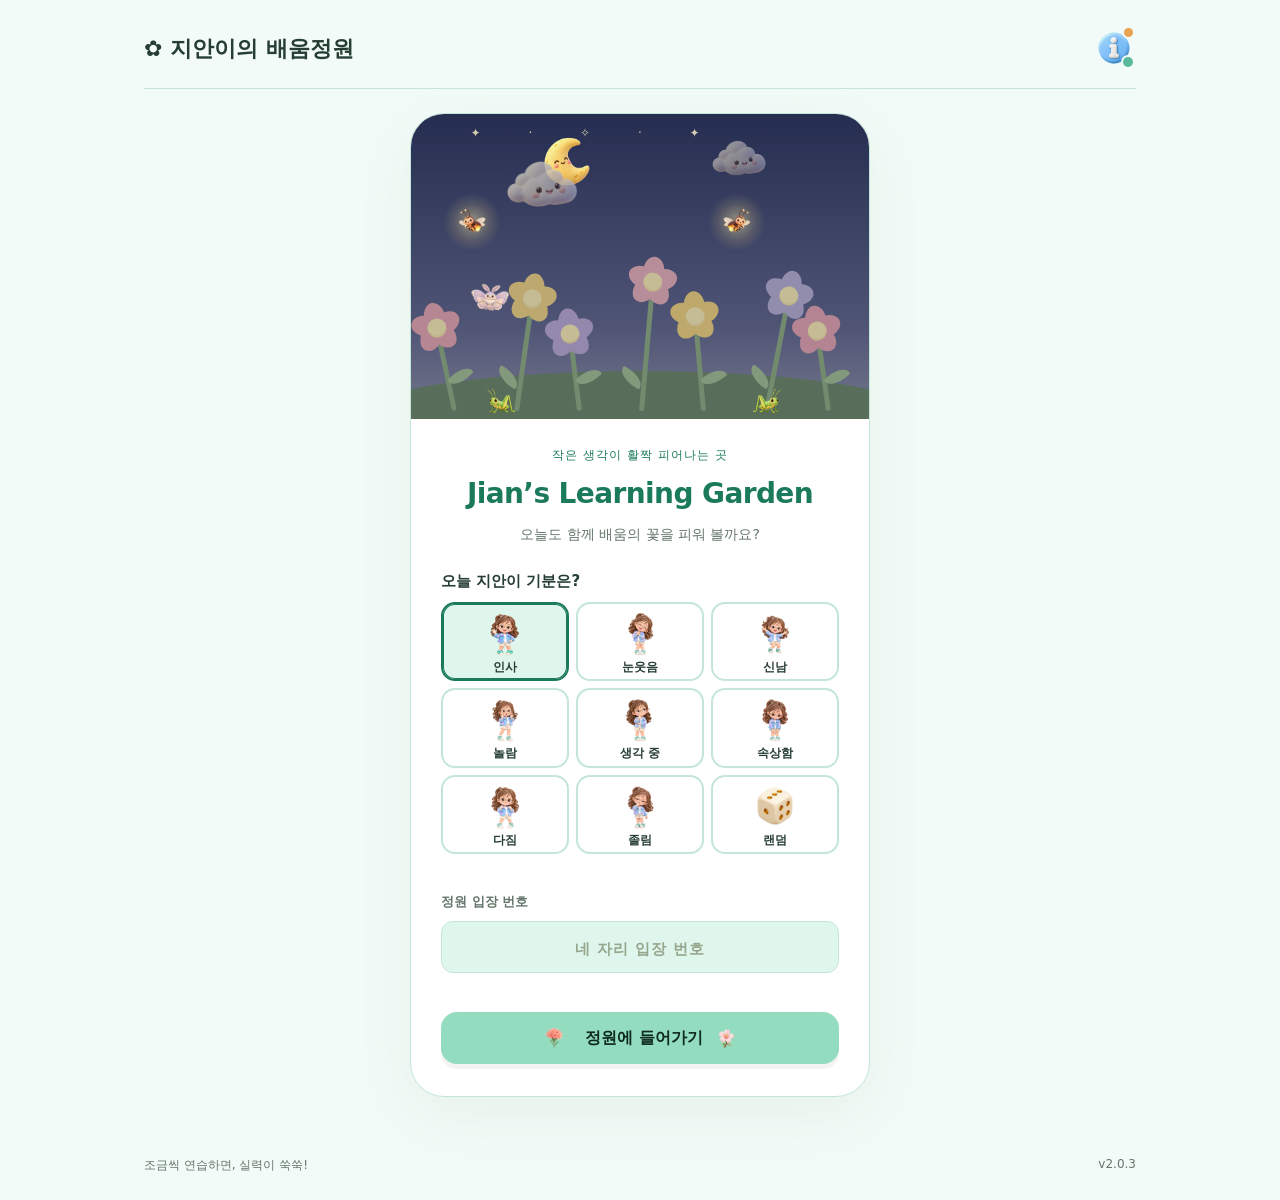
==== commit 65a9ef5e: "v2.0.3: enlarge header home artwork and include deployment in batch apply" ====
--- a/index.html
+++ b/index.html
@@ -1,4 +1,4 @@
-<!doctype html><html lang="ko"><meta charset="utf-8"><meta name="robots" content="noindex"><meta name="viewport" content="width=device-width,initial-scale=1"><meta name="theme-color" content="#f7f8f2"><meta name="color-scheme" content="light dark"><meta name="apple-mobile-web-app-capable" content="yes"><meta name="apple-mobile-web-app-title" content="배움정원"><link rel="icon" type="image/png" href="icon-192.png?v=2.0.2"><link rel="apple-touch-icon" sizes="180x180" href="apple-touch-icon.png?v=2.0.2"><link rel="manifest" href="manifest.webmanifest?v=2.0.2"><link rel="stylesheet" href="./assets/fonts/fonts.css"><title>지안이의 배움정원 · 수학과 받아쓰기</title><style>
+<!doctype html><html lang="ko"><meta charset="utf-8"><meta name="robots" content="noindex"><meta name="viewport" content="width=device-width,initial-scale=1"><meta name="theme-color" content="#f7f8f2"><meta name="color-scheme" content="light dark"><meta name="apple-mobile-web-app-capable" content="yes"><meta name="apple-mobile-web-app-title" content="배움정원"><link rel="icon" type="image/png" href="icon-192.png?v=2.0.3"><link rel="apple-touch-icon" sizes="180x180" href="apple-touch-icon.png?v=2.0.3"><link rel="manifest" href="manifest.webmanifest?v=2.0.3"><link rel="stylesheet" href="./assets/fonts/fonts.css"><title>지안이의 배움정원 · 수학과 받아쓰기</title><style>
 *{box-sizing:border-box}body{margin:0;background:#f7f8f2;color:#273e34;font-family:system-ui,-apple-system,sans-serif}button,input,select{font:inherit}button{cursor:pointer;min-height:48px;border:0;border-radius:16px;padding:12px 22px;background:#315d49;color:white;font-weight:750}button:hover{filter:brightness(.95)}button:focus-visible,input:focus,select:focus{outline:3px solid #d5a447;outline-offset:3px}.ghost{background:#edf1e8;color:#315d49}.wrap{max-width:1040px;margin:auto;padding:26px 24px}header{display:flex;justify-content:space-between;align-items:center;border-bottom:1px solid #dce3d8;padding-bottom:18px}.brand{font-weight:900;font-size:22px}.badge{font-size:12px;background:#e8eddc;padding:8px 12px;border-radius:30px}main{padding:32px 0 36px}h1{font-size:clamp(32px,5vw,52px);letter-spacing:-2px;line-height:1.25;margin:12px 0 20px}h2{letter-spacing:-1px}p{line-height:1.7;color:#65766b}.eyebrow{color:#668455;font-size:13px;font-weight:800;letter-spacing:2px}.hero{display:grid;grid-template-columns:1.1fr 1fr;gap:48px;align-items:center}.garden{background:#e9eedc;border-radius:38px;min-height:300px;display:flex;align-items:center;justify-content:center;position:relative;overflow:hidden}.flower{font-size:100px;letter-spacing:5px;transform:none}.garden small{position:absolute;bottom:28px;background:#fff9;padding:9px 18px;border-radius:20px}.panel{background:white;border:1px solid #e2e7dc;border-radius:26px;padding:26px;margin-top:28px;box-shadow:0 8px 30px #273e3405}.settings{display:flex;gap:20px;flex-wrap:wrap;align-items:end}label{display:grid;gap:9px;font-size:14px;font-weight:700}select,input{border:1px solid #cbd6c8;border-radius:12px;padding:12px;background:white;color:#273e34}select{min-width:135px}.settings button{margin-left:auto}.stats{display:grid;grid-template-columns:repeat(3,1fr);gap:16px;margin-top:25px}.stat{border-radius:20px;padding:22px;background:#eef0e6}.stat strong{display:block;font-size:26px;margin-top:9px}.muted{font-size:13px;color:#6f7d70}.topline{display:flex;justify-content:space-between;align-items:center;gap:10px}.track{height:8px;background:#e7ecdf;border-radius:20px;margin:16px 0 24px;overflow:hidden}.track div{height:100%;background:#85a56a;transition:width .3s}.question{text-align:center;font-size:27px;font-weight:800;line-height:1.6;padding:8px 0 16px;white-space:pre-line}.answer{display:block;margin:8px auto 26px;text-align:center;font-size:30px;width:180px}.actions{display:flex;justify-content:center;gap:12px;flex-wrap:wrap}.dots{font-size:22px;background:#f4f5ed;border-radius:20px;padding:18px;text-align:center;line-height:1.6;margin:0 auto 20px;max-width:440px}.review{padding:18px 0;border-bottom:1px solid #edf0e7}.good{color:#3a7c55}.wrong{color:#ab6046}footer{display:flex;justify-content:space-between;color:#7f8b7e;font-size:12px;margin-top:24px}#notice{min-height:25px;text-align:center;color:#a14935}.score{font-size:64px;font-weight:900;line-height:1.2}.hidden{display:none}@media(max-width:650px){.wrap{padding:20px 18px}main{padding:24px 0 28px}.hero{grid-template-columns:1fr;gap:22px}.garden{min-height:180px}.flower{font-size:65px}.garden small{bottom:15px}.panel{padding:22px 18px}.settings{gap:14px}.settings label{flex:1}.settings select{width:100%;min-width:110px}.settings button{width:100%}.stats{gap:9px}.stat{padding:15px 10px}.stat strong{font-size:23px}.question{font-size:23px}.badge{font-size:11px}h1{letter-spacing:-1px}}
 
 .fields{display:flex;gap:12px;flex-wrap:wrap;justify-content:center;align-items:center;margin:24px 0}.fields label{display:flex;align-items:center;font-size:18px}.fields input{width:82px;text-align:center;font-size:24px}.group-pics{display:flex;flex-wrap:wrap;gap:10px;justify-content:center}.group-pics span{display:inline-block;border:2px solid #d4dfc3;background:#f6f8ed;padding:12px;border-radius:16px;max-width:150px;overflow-wrap:anywhere}.choices{display:grid;gap:12px;margin:24px auto;max-width:650px}.choices label{display:flex;align-items:center;padding:16px;background:#f2f5eb;border-radius:15px;line-height:1.6}.choices input{width:24px;height:24px;flex-shrink:0;accent-color:#315d49}.number-grid{display:grid;grid-template-columns:repeat(5,1fr);gap:7px;max-width:450px;margin:20px auto}.number-grid button{background:#f1f4e9;color:#315d49;font-size:19px;padding:12px 4px}.number-grid button[aria-pressed=true]{background:#315d49;color:white}.matching{display:grid;gap:14px;max-width:530px;margin:20px auto}.matching label{display:flex;justify-content:space-between;align-items:center;background:#f1f4e9;padding:12px;border-radius:15px;gap:12px}.matching select{min-width:120px}.ruler{display:flex;justify-content:center;flex-wrap:wrap;margin:20px 0}.ruler span{border-bottom:7px solid #a9b989;border-left:2px dashed #a9b989;padding:18px 10px;font-size:17px}.question{font-size:clamp(21px,3vw,27px)}.review p{white-space:pre-line}.summary-answer{line-height:1.7;overflow-wrap:anywhere}button,select,input{touch-action:manipulation}@media(max-width:420px){.fields{gap:8px}.fields input{width:65px}.fields label{font-size:16px}.matching label{font-size:15px}}
@@ -12,15 +12,15 @@
 
 .count-groups{display:flex;justify-content:center;flex-wrap:wrap;gap:16px;margin:16px auto 24px;max-width:730px}.count-group{display:flex;justify-content:center;align-content:center;flex-wrap:wrap;gap:3px;padding:12px;background:#f4f0e5;border:2px solid #d7c9aa;border-bottom:7px solid #c6b18b;border-radius:16px 16px 22px 22px;width:126px}.count-item{font-size:26px;width:28px;text-align:center}.array-picture{background:#f5f7ed;padding:22px 12px;border-radius:20px;max-width:620px;margin:8px auto 22px}.count-array{display:grid;gap:12px 8px;max-width:540px;margin:auto}.array-item{font-size:clamp(18px,4vw,29px);text-align:center;line-height:1.2}.explanation-choices{border:1px solid #bdcbb2;border-radius:16px;padding:10px;gap:3px}.explanation-choices label{background:transparent;font-size:19px;padding:12px}.condition-box{border:1.5px solid #a7bba0;border-radius:16px;padding:16px 20px;margin:12px auto 25px;max-width:650px;font-size:21px}.condition-box p{color:#273e34;margin:10px 0}.make-equation{font-size:25px;display:flex;justify-content:center;align-items:center;gap:3px;flex-wrap:wrap;margin:23px 0}.equation-tag{font-size:19px;margin-right:6px}.matching{max-width:650px;margin:28px auto;gap:22px}.matching label{display:grid;grid-template-columns:minmax(0,1fr) 80px minmax(0,1fr);padding:18px 16px;font-size:30px;gap:8px;text-align:center}.matching select{width:100%;min-width:0;font-size:27px;padding:12px 5px;text-align:center}.match-arrow{width:80px;height:48px;color:#83a46f;justify-self:center}.match-left{white-space:nowrap}.number-grid{grid-template-columns:repeat(5,minmax(0,1fr))}.number-grid button{min-width:0}@media(max-width:480px){.matching label{grid-template-columns:minmax(0,1fr) 48px minmax(0,1fr);font-size:25px;padding:16px 8px;gap:3px}.matching select{font-size:22px}.match-arrow{width:48px;height:40px}.condition-box{font-size:18px;padding:12px 14px}.explanation-choices label{font-size:17px}.make-equation{font-size:22px;gap:0}.count-group{width:112px}.count-array{gap:10px 4px}}
 
-/* v2.0.2: table, reasoning, and family review. */
+/* v2.0.3: table, reasoning, and family review. */
 .picture-label{text-align:center;font-weight:700;color:#315d49}.scope-note{background:#f1f5e9;padding:12px 16px;border-radius:12px;line-height:1.6;font-size:14px}.error-equation{text-align:center;padding:20px 10px;background:#fbf0e7;border-radius:16px;font-size:24px;font-weight:750;overflow-wrap:anywhere}.table-scroll{overflow-x:auto;margin:24px auto;max-width:530px}.multiplication-table{border-collapse:collapse;width:100%;table-layout:fixed;text-align:center;font-size:23px}.multiplication-table caption{font-size:15px;color:#65766b;margin-bottom:12px}.multiplication-table th,.multiplication-table td{border:1px solid #b9cbae;height:58px;padding:5px 2px}.multiplication-table th{background:#eaf0df}.multiplication-table input.entry{font-size:21px;margin:0;width:2.25em}.writing-label{max-width:680px;margin:20px auto 28px;font-size:18px}.writing-entry{box-sizing:border-box;width:100%;font:inherit;font-size:18px;line-height:1.7;padding:14px;border:1.5px solid #aebe9d;border-radius:14px;background:#fafcf5;color:#273e34;resize:vertical}.writing-entry:focus{outline:3px solid #d5a447;outline-offset:3px}.rubric{padding:18px;border-radius:16px;background:#f0f4e7;margin:16px 0}.rubric ul{margin:10px 0;padding-left:22px;line-height:1.7}.rubric-button[aria-pressed=true]{background:#315d49;color:white}.pending{color:#806c2d}.review .summary-answer{line-height:1.7}.choices label span{overflow-wrap:anywhere}.topline{flex-wrap:wrap}.topline .muted{max-width:100%}@media(max-width:420px){.multiplication-table{font-size:20px}.multiplication-table input.entry{font-size:18px}.multiplication-table th,.multiplication-table td{height:50px}.error-equation{font-size:21px}.rubric{padding:14px}.rubric .actions{gap:8px}.rubric button{padding:10px 13px}}
 
-/* v2.0.2: a pastel flower garden entrance. */
+/* v2.0.3: a pastel flower garden entrance. */
 .login-garden{max-width:460px;margin:0 auto;background:#fffdf9;border:1px solid #eee4db;border-radius:34px;overflow:hidden;box-shadow:0 18px 60px #63765a12}.login-sky{height:235px;background:linear-gradient(#eaf4ef,#f7f5df);position:relative;overflow:hidden}.garden-sun{position:absolute;top:22px;right:44px;color:#edc769;font-size:43px}.garden-cloud{position:absolute;width:72px;height:22px;border-radius:30px;background:#ffffffb3}.garden-cloud:before{content:'';position:absolute;width:34px;height:34px;background:inherit;border-radius:50%;left:13px;bottom:4px}.cloud-one{left:38px;top:53px}.cloud-two{right:94px;top:93px;transform:scale(.7)}.garden-butterfly{position:absolute;left:46%;top:53px;font-size:26px;transform:rotate(-18deg)}.garden-hill{position:absolute;background:#dce9c9;width:130%;height:100px;left:-15%;bottom:-52px;border-radius:50%}.login-blooms{position:absolute;bottom:8px;left:5%;width:90%;display:flex;justify-content:space-between;align-items:end}.bloom{position:relative;width:38px;height:var(--height);transform:rotate(var(--tilt));transform-origin:bottom center}.bloom-stem{position:absolute;height:calc(100% - 21px);bottom:0;left:18px;width:5px;background:#8eb387;border-radius:5px}.bloom-leaf{position:absolute;bottom:26px;left:21px;width:25px;height:13px;border-radius:2px 100% 2px 100%;background:#a5c69a;transform:rotate(-34deg)}.bloom:nth-child(even) .bloom-leaf{left:-5px;transform:rotate(25deg)}.bloom-head{position:absolute;top:0;left:0;width:40px;height:40px}.bloom-head i{position:absolute;left:10px;top:-4px;width:21px;height:29px;border-radius:50%;background:var(--petal);transform-origin:10px 25px}.bloom-head i:nth-child(2){transform:rotate(72deg)}.bloom-head i:nth-child(3){transform:rotate(144deg)}.bloom-head i:nth-child(4){transform:rotate(216deg)}.bloom-head i:nth-child(5){transform:rotate(288deg)}.bloom-head b{position:absolute;left:11px;top:12px;width:19px;height:19px;background:#fff0b6;border-radius:50%;box-shadow:inset 0 -2px 0 #e7cb8150}.login-content{text-align:center;padding:25px 30px 32px}.login-kicker{color:#819878;font-size:12px;letter-spacing:1px}.login-content h1{font-size:34px;letter-spacing:-1.5px;line-height:1.35;margin:12px 0}.login-content h1 span{color:#5f845d;font-size:43px}.login-content>p{font-size:14px;margin:10px 0 24px}.login-content label{text-align:left;font-size:13px;color:#71826c;gap:10px}.login-content input{width:100%;min-height:52px;background:#f8faf2;border:1.5px solid #dbe4cf;font-size:18px;text-align:center;letter-spacing:5px}.login-content input::placeholder{letter-spacing:1px;font-size:15px;color:#98a68e}.login-content button{width:100%;background:#7e9d76;box-shadow:0 5px 0 #647f5b15;min-height:52px}.login-content button span{margin-left:8px}#login-notice{min-height:23px;margin:8px 0;color:#ac695e;font-size:13px;line-height:1.7}@media(max-width:480px){.login-garden{border-radius:28px}.login-content{padding:22px 24px 28px}.login-sky{height:210px}}
 
-/* v2.0.2: subject home and dictation module. */
+/* v2.0.3: subject home and dictation module. */
 .study-home{font-size:13px;min-height:40px;padding:8px 12px}.brand{font-size:clamp(17px,3vw,22px)}.study-welcome{position:relative;padding:12px 0 24px}.study-welcome h1{font-size:clamp(32px,5vw,46px);line-height:1.35}.study-sprouts{position:absolute;right:30px;bottom:40px;font-size:64px;transform:rotate(-7deg)}.subject-grid{display:grid;grid-template-columns:1fr 1fr;gap:22px}.subject-card{display:flex;flex-direction:column;align-items:flex-start;text-align:left;color:#273e34;border:1px solid #dbe4ce;border-radius:28px;padding:28px;background:#eef4e3;min-width:0;transition:box-shadow .18s}.subject-card:hover{filter:none;transform:none;box-shadow:0 12px 28px #53664d12}.dictation-card{background:#fff0f1;border-color:#ecd6db}.subject-illustration{display:flex;width:100%;height:100px;align-items:center;justify-content:space-between;font-size:64px}.subject-illustration span{font-size:23px;letter-spacing:3px;padding:12px;border-radius:15px;background:#ffffff88;color:#82946a;transform:rotate(7deg)}.dictation-card .subject-illustration span{color:#b37c92;transform:rotate(-6deg)}.subject-label{font-size:12px;margin-top:17px;color:#718461;letter-spacing:2px}.dictation-card .subject-label{color:#aa7889}.subject-card strong{font-size:29px;margin:10px 0 12px;letter-spacing:-1px}.subject-description{font-size:14px;font-weight:500;color:#71806a;line-height:1.7}.subject-record{margin-top:26px;padding-top:17px;border-top:1px solid #cad6bf88;width:100%;display:flex;justify-content:space-between;font-size:13px;color:#71806a}.study-backup{margin-top:24px}.study-backup summary,.review-correct summary,.review-writing summary{cursor:pointer;font-weight:750;line-height:1.7}.review-writing{border-color:#e3dfc5}.review-wrong{border-color:#ecd9ce}.review-correct{background:#f6f8f0}body[data-screen=dictation] main{padding:24px 0 0}body[data-screen=dictation] footer{margin-top:16px}body[data-screen=login] main{padding-top:24px}@media(max-width:650px){.subject-grid{grid-template-columns:1fr;gap:16px}.subject-card{padding:22px}.subject-illustration{height:75px;font-size:53px}.subject-card strong{font-size:27px}.subject-record{margin-top:20px}.study-sprouts{font-size:39px;right:0;bottom:55px}.study-welcome h1{font-size:31px}.study-welcome p{font-size:14px}.subject-illustration span{font-size:21px}.study-welcome{padding-top:0}.study-home{font-size:12px}}
-/* v2.0.2: shared appearance and a single document for both subjects. */
+/* v2.0.3: shared appearance and a single document for both subjects. */
 [hidden]{display:none!important}body{background:var(--bg);color:var(--ink)}p,.muted,footer{color:var(--muted)}header{border-color:var(--line)}.common-nav{display:flex;flex-wrap:wrap;gap:8px;justify-content:flex-end}.panel,.login-garden{background:var(--card);border-color:var(--line)}button{background:var(--accent);color:var(--on-accent)}.ghost,.stat,.scope-note,.dots,.array-picture,.movement-scroll,.matching label,.number-grid button{background:var(--accent-soft);color:var(--ink)}input,select,textarea,.writing-entry,input.entry,.fields input.entry,input.sentence-entry{background:var(--card);color:var(--ink);border-color:var(--line)}.choices label{background:var(--accent-soft);color:var(--ink)}.explanation-choices label{background:transparent}.track{background:var(--accent-soft)}.track div{background:var(--accent)}.eyebrow,.method-block h3,.picture-label{color:var(--accent-ink)}.good{color:var(--ok)}.wrong,#notice,#login-notice{color:var(--bad)}.pending{color:var(--accent-ink)}.rubric,.review-correct{background:var(--accent-soft)}.review,.condition-box,.explanation-choices,.multiplication-table th,.multiplication-table td,.method-block+.method-block{border-color:var(--line)}.condition-box p,.arrow-plus{color:var(--ink)}.multiplication-table th{background:var(--accent-soft)}.error-equation{background:var(--bad-soft)}.rubric-button[aria-pressed=true],.number-grid button[aria-pressed=true]{background:var(--accent);color:var(--on-accent)}.subject-card,.dictation-card{background:var(--accent-soft);border-color:var(--line);color:var(--ink)}.subject-label,.subject-description,.subject-record,.dictation-card .subject-label{color:var(--muted)}.subject-illustration span,.dictation-card .subject-illustration span{background:var(--card);color:var(--accent-ink)}.subject-record{border-color:var(--line)}.login-content h1 span,.login-kicker{color:var(--accent-ink)}.login-content label{color:var(--muted)}.login-content button{background:var(--accent);color:var(--on-accent)}.login-content input{background:var(--accent-soft);border-color:var(--line)}.garden{background:var(--accent-soft)}#dictation-native{display:block;width:100%;max-width:900px;margin:auto}#appearance-dialog{width:min(94vw,500px);max-height:88dvh;overflow:auto;border:1px solid var(--line);border-radius:24px;padding:24px;background:var(--card);color:var(--ink)}#appearance-dialog::backdrop{background:#12231d66}#appearance-dialog h2{margin:0}#appearance-dialog fieldset{border:0;padding:0;margin:26px 0}#appearance-dialog legend{font-weight:750;margin-bottom:14px}.appearance-options{display:flex;gap:14px;flex-wrap:wrap}.appearance-options label{display:flex;align-items:center;gap:6px}.appearance-options input{accent-color:var(--accent-ink)}.appearance-swatches{display:grid;grid-template-columns:1fr 1fr;gap:10px}.appearance-swatches button{display:flex;align-items:center;gap:8px;border:2px solid transparent;background:var(--accent-soft);color:var(--ink);padding:12px;font-size:14px}.appearance-swatches button[aria-pressed=true]{border-color:var(--accent-ink)}.appearance-swatches i{width:20px;height:20px;flex-shrink:0;border-radius:50%}#appearance-notice{font-size:13px;line-height:1.7;margin-bottom:0}@media(max-width:650px){header{align-items:flex-start;gap:8px}.common-nav{max-width:165px;gap:6px}.brand{line-height:1.5}.common-nav button{font-size:12px;padding:7px 9px;min-height:36px}#appearance-dialog{padding:20px}.appearance-swatches button{padding:10px 8px}}
 
 /* Gentle decorative motion, confined to the login sky. */
@@ -40,7 +40,7 @@
 
 .subject-grid{grid-template-columns:repeat(3,minmax(0,1fr))}.times{max-width:720px;margin:auto;text-align:center}.times fieldset{border:0;padding:0;margin:24px 0}.times legend{width:100%;font-weight:700;margin-bottom:12px}.times-options{display:flex;justify-content:center;gap:10px;flex-wrap:wrap}.times-options [aria-pressed=true]{background:var(--accent);color:var(--on-accent);box-shadow:0 0 0 2px var(--accent-ink)}.times label:not(.times-equation){max-width:240px;margin:20px auto}.times-picture{display:flex;flex-wrap:wrap;gap:10px;justify-content:center;margin:20px auto}.times-group{background:var(--accent-soft);color:var(--ink);border:2px solid transparent;border-radius:16px;padding:10px;min-height:44px}.times-group.lit{border-color:var(--accent-ink);background:var(--card)}.times-group small{display:block;font-size:12px;color:var(--muted);margin-top:5px}.times-objects{display:grid;grid-template-columns:repeat(var(--objects),1fr);gap:3px;font-size:20px;line-height:1.3}.times-dots{display:grid;width:min(100%,360px);gap:5px}.times-dots .times-group{padding:5px 10px;display:flex;align-items:center;justify-content:space-between;gap:10px}.times-dots .times-objects{flex:1;gap:6px}.times-objects i{width:clamp(10px,3vw,17px);aspect-ratio:1;border-radius:50%;background:var(--accent-ink);display:block}.times-dots small{white-space:nowrap;margin:0}.times-equation{display:flex;align-items:center;justify-content:center;gap:12px;font-size:clamp(28px,6vw,42px);font-weight:700;margin:24px 0;flex-wrap:wrap}.times input.entry{width:2.3em;height:1.6em;font:inherit;padding:2px;text-align:center}.times-sum{overflow-wrap:anywhere;line-height:1.8}.times-keypad{display:grid;grid-template-columns:repeat(3,1fr);gap:10px;max-width:280px;margin:20px auto}.times-keypad button{font-size:22px;min-height:52px}.times .actions{justify-content:center}.times button:disabled{opacity:.45;cursor:default}.times #times-feedback{min-height:1.6em;line-height:1.6}@media(max-width:800px){.subject-grid{grid-template-columns:1fr}.times{padding:20px 14px}.times-objects{font-size:18px}}
 
-/* v2.0.2: align spacing across learning cards and the three practice choices. */
+/* v2.0.3: align spacing across learning cards and the three practice choices. */
 .panel{padding:24px;margin-top:24px}.panel p{line-height:1.6}.panel h1,.panel h2,.panel h3{line-height:1.35}.panel>p:first-of-type{margin-top:8px}.panel .actions{gap:10px}.subject-card{padding:24px;gap:0}.subject-label{margin-top:12px}.subject-card strong{margin:8px 0}.subject-description{line-height:1.55}.subject-record{margin-top:18px;padding-top:12px;line-height:1.5}.times{padding:22px 24px}.times fieldset{margin:14px 0 18px}.times-options{gap:10px}.times-mode-options{display:grid;grid-template-columns:repeat(3,minmax(0,1fr));gap:10px}.times-mode-card{min-width:0;min-height:98px;padding:9px 5px;display:flex;flex-direction:column;align-items:center;justify-content:center;gap:4px;border:2px solid var(--line);border-radius:16px;background:var(--card);color:var(--ink)}.times-mode-card[aria-pressed=true]{border-color:var(--accent-ink);background:var(--accent-soft);box-shadow:inset 0 0 0 1px var(--accent-ink)}.times-mode-card>span{font-size:36px;line-height:1.15}.times-mode-card small{font-size:12px;line-height:1.25;white-space:nowrap}.times-picture{margin:12px auto;gap:8px}.times-group{padding:8px}.times-equation{margin:12px 0}.times-sum{margin:8px 0;line-height:1.55}.times-question{display:inline-flex;align-items:center;justify-content:center;min-width:1.8em;min-height:1.8em;padding:0 5px;border:1px solid var(--accent-ink);border-radius:8px;background:var(--card);color:var(--accent-ink);font:inherit;line-height:1.2;vertical-align:middle}.times-question:active{transform:scale(.96)}.times-keypad{margin:12px auto;gap:8px}.times #times-feedback{margin:8px 0;line-height:1.6}.times .actions{margin-top:10px}#times-help:not(:empty){margin-top:12px}#times-help:empty{margin:0}.review{padding:14px 0}.review p{margin:8px 0;line-height:1.6}.choices{gap:9px;margin:18px auto}.choices label{padding:13px;line-height:1.5}.condition-box{padding:14px 18px;margin:10px auto 18px}.matching{gap:14px;margin:18px auto}.matching label{padding:14px}.methods{line-height:1.8}.method-block{padding:12px 0 16px}.group-pics,.count-groups{gap:10px;margin:12px auto 18px}.picture-equations,.sentence-fields{margin-top:12px;margin-bottom:20px}
 @media(max-width:650px){.panel{padding:20px 16px;margin-top:20px}.subject-card{padding:20px 18px}.subject-record{margin-top:14px;padding-top:10px}.times{padding:18px 14px}.times-mode-options{gap:7px}.times-mode-card{min-height:84px;padding:7px 3px;gap:3px;border-radius:14px}.times-mode-card>span{font-size:30px}.times-mode-card small{font-size:clamp(10px,3vw,12px);letter-spacing:-.3px}.times-picture{gap:6px}.times-group{padding:7px}.choices{gap:8px;margin:14px auto}.choices label{padding:11px}.condition-box{padding:12px;margin:8px auto 16px}.matching{gap:10px;margin:14px auto}}
 
@@ -236,13 +236,16 @@
 /* Fixed header slots: network, local readiness, guide. Updates live inside the guide. */
 header{position:relative;display:grid;grid-template-columns:minmax(0,1fr) auto 132px;column-gap:12px;row-gap:8px;align-items:center}.brand{min-width:0;word-break:keep-all}.common-nav{grid-column:2;grid-row:1;justify-self:end;max-width:none}.common-nav:not(:has(button:not([hidden]))){display:none}.offline-toolbar{grid-column:3;grid-row:1;display:flex;gap:0;align-items:center;justify-self:end;width:132px}.status-icon{position:relative;display:block;flex:0 0 44px;width:44px;height:44px;min-height:44px;padding:0;border:0;background:transparent;color:var(--ink);border-radius:12px;line-height:1;cursor:pointer}.status-icon:hover{filter:none;background:var(--accent-soft)}.status-icon img{position:absolute;inset:4px;width:36px;height:36px;object-fit:contain;pointer-events:none}.status-icon[data-preparing=true]::after{content:'';position:absolute;inset:3px;border:2px solid var(--line);border-top-color:var(--accent-ink);border-radius:50%;animation:status-spin 1.6s linear infinite;pointer-events:none}.status-dot{position:absolute;right:3px;top:2px;width:9px;height:9px;border-radius:50%;background:#e8a251;box-shadow:0 0 0 2px var(--bg);pointer-events:none}.offline-panel{position:absolute;z-index:1200;right:0;top:calc(100% + 8px);width:min(380px,calc(100vw - 32px));max-height:min(70dvh,620px);overflow:auto;overscroll-behavior:contain;padding:18px;border:1px solid var(--line);border-radius:20px;background:var(--card);color:var(--ink);box-shadow:0 10px 35px #273e3420;font-size:13px;line-height:1.6}.offline-panel h2{font-size:18px;margin:0}.offline-panel p{font-size:13px;margin:10px 0;overflow-wrap:anywhere}.offline-panel .offline-head{display:flex;align-items:center;justify-content:space-between;gap:12px}.offline-actions{display:flex;gap:8px;flex-wrap:wrap;margin:10px 0}.offline-panel button{font-size:13px;min-height:44px;padding:8px 12px;background:var(--accent-soft);color:var(--ink)}.offline-panel .offline-close{min-width:44px;padding:8px}.offline-live{position:absolute;width:1px;height:1px;padding:0;margin:-1px;overflow:hidden;clip-path:inset(50%);white-space:nowrap}#offline-notice:empty,#offline-progress:empty,#storage-notice:empty{display:none}#offline-notice,#storage-notice{color:var(--bad)}@keyframes status-spin{to{transform:rotate(360deg)}}@media(max-width:650px){header{grid-template-columns:minmax(0,1fr) 132px;gap:8px}.brand{font-size:clamp(15px,3.8vw,22px);line-height:1.5}.common-nav{grid-column:1/-1;grid-row:2;max-width:none}.offline-toolbar{grid-column:2}}@media(prefers-reduced-motion:reduce){.status-icon[data-preparing=true]::after{animation:none}}
 
-/* v2.0.2: fixed one-row header, flower settings and one combined guide. */
+/* v2.0.3: fixed one-row header, flower settings and one combined guide. */
 header{grid-template-columns:minmax(0,1fr) auto 44px;column-gap:4px;row-gap:0;align-items:center}
 header .brand{font-size:clamp(14px,3.8vw,22px);line-height:1.5}
 header .common-nav{grid-column:2;grid-row:1;max-width:44px;gap:0;align-items:center}
 header .offline-toolbar{grid-column:3;grid-row:1;width:44px}
 header .header-icon,header .garden-hub-icon{display:inline-flex;align-items:center;justify-content:center;width:44px;height:44px;min-height:44px;padding:4px;background:transparent;border:0;box-shadow:none;border-radius:12px}
 header .common-nav #appearance-button{padding:4px}
+/* Match the visible artwork size: the home asset has wider transparent margins. */
+header #study-home{padding:0}
+header #study-home img{display:block;width:44px;height:44px;max-width:none;flex-shrink:0;object-fit:contain}
 header .header-icon img{display:block;width:36px;height:36px;object-fit:contain;pointer-events:none}
 header .header-icon:hover{filter:none;background:var(--accent-soft)}
 .connection-dot{position:absolute;bottom:3px;right:3px;width:10px;height:10px;border-radius:50%;background:#59b99b;box-shadow:0 0 0 2px var(--bg);pointer-events:none}
@@ -250,4 +253,4 @@
 #offline-help[data-online=false] .connection-dot::after{content:'';position:absolute;left:2px;right:2px;top:4px;height:2px;background:#fff;border-radius:2px}
 .settings-logout{display:flex;align-items:center;justify-content:center;gap:10px;margin-top:20px;width:100%;min-height:48px;border-top:1px solid var(--line)}
 .settings-logout img{width:30px;height:30px;object-fit:contain}
-</style><div class="wrap"><header><div class="brand">✿ 지안이의 배움정원</div><nav class="common-nav"><button id="appearance-button" class="ghost header-icon" type="button" aria-label="설정" title="설정" hidden><img src="assets/ui/settings-flower.webp" width="36" height="36" alt="" draggable="false"></button><button id="study-home" class="ghost study-home garden-hub-icon" type="button" aria-label="배움정원 홈" title="배움정원 홈" hidden><img src="assets/icons/library.webp" width="30" height="30" alt="" draggable="false"></button></nav><div id="offline-toolbar" class="offline-toolbar" role="group" aria-label="상태·사용 안내"><button id="offline-help" class="status-icon" type="button" aria-label="사용 안내" aria-controls="offline-panel" aria-expanded="false"><img src="assets/status/offline-guide.webp" width="192" height="192" alt=""><span class="connection-dot" aria-hidden="true"></span><span id="offline-attention" class="status-dot" aria-hidden="true" hidden></span></button></div><span id="offline-live" class="offline-live" role="status"></span><section id="offline-panel" class="offline-panel" aria-labelledby="offline-panel-title" hidden><div class="offline-head"><h2 id="offline-panel-title">연결·오프라인 사용 안내</h2><button id="offline-close" class="offline-close" type="button" aria-label="사용 안내 닫기">닫기</button></div><p>앱 버전 v2.0.2</p><p id="offline-status">오프라인 준비 확인 중</p><p id="offline-progress" role="status"></p><p id="offline-notice" role="status"></p><p id="storage-notice" role="status"></p><div class="offline-actions"><button type="button" id="offline-update" hidden>새 버전 적용</button><button type="button" id="offline-retry" hidden>파일 다시 받기</button><button type="button" id="storage-retry" hidden>다시 저장</button></div><p>처음에는 인터넷에 연결하고 ‘오프라인 사용가능’을 확인해 주세요. 구구단·곱셈·문장 보기와 편집·기록 저장은 오프라인에서도 사용할 수 있어요. 소리 읽기는 기기에 설치된 한국어 음성이 필요해요.</p><p>새 버전은 학습·편집을 마치고 배움정원 홈에서 적용해 주세요. 완료하면 업데이트 표시와 버튼이 사라져요.</p><p>완료한 기록과 설정은 이 브라우저에 저장돼요. 같은 탭 새로고침은 풀던 문제를 복원해요. 탭을 닫으면 풀던 문제는 복원되지 않을 수 있어요. 다른 기기와 자동으로 동기화되지는 않아요.</p><p>기록 백업은 배움정원 홈의 ‘학습 데이터 백업’에서 할 수 있어요. 브라우저 데이터 삭제·저장 공간 정리 전에 파일로 내보내 주세요.</p><button type="button" id="offline-storage">저장 공간 확인·보호</button><p id="offline-storage-info" role="status"></p></section></header><main id="app"></main><footer><span>조금씩 연습하면, 실력이 쑥쑥!</span><span>v2.0.2</span></footer></div><dialog id="appearance-dialog" aria-label="설정"><button id="logout-button" class="ghost settings-logout" type="button" aria-label="로그아웃" title="로그아웃" hidden><img src="assets/icons/logout.webp" width="34" height="38" alt=""><span>로그아웃</span></button></dialog><script src="storage.js?v=2.0.2"></script><script src="pictures.js?v=2.0.2"></script><script src="icons.js?v=2.0.2"></script><script src="appearance.js?v=2.0.2"></script><script src="dictation/dictation.js?v=2.0.2"></script><script src="times.js?v=2.0.2"></script><script src="login-scene.js?v=2.0.2"></script><script src="moods.js?v=2.0.2"></script><script src="flowers.js?v=2.0.2"></script><script src="study.js?v=2.0.2"></script><script src="questions.js?v=2.0.2"></script><script src="navigation.js?v=2.0.2"></script><script src="session.js?v=2.0.2"></script><script src="app.js?v=2.0.2"></script><script src="offline.js?v=2.0.2"></script></html>
+</style><div class="wrap"><header><div class="brand">✿ 지안이의 배움정원</div><nav class="common-nav"><button id="appearance-button" class="ghost header-icon" type="button" aria-label="설정" title="설정" hidden><img src="assets/ui/settings-flower.webp" width="36" height="36" alt="" draggable="false"></button><button id="study-home" class="ghost study-home garden-hub-icon" type="button" aria-label="배움정원 홈" title="배움정원 홈" hidden><img src="assets/icons/library.webp" width="44" height="44" alt="" draggable="false"></button></nav><div id="offline-toolbar" class="offline-toolbar" role="group" aria-label="상태·사용 안내"><button id="offline-help" class="status-icon" type="button" aria-label="사용 안내" aria-controls="offline-panel" aria-expanded="false"><img src="assets/status/offline-guide.webp" width="192" height="192" alt=""><span class="connection-dot" aria-hidden="true"></span><span id="offline-attention" class="status-dot" aria-hidden="true" hidden></span></button></div><span id="offline-live" class="offline-live" role="status"></span><section id="offline-panel" class="offline-panel" aria-labelledby="offline-panel-title" hidden><div class="offline-head"><h2 id="offline-panel-title">연결·오프라인 사용 안내</h2><button id="offline-close" class="offline-close" type="button" aria-label="사용 안내 닫기">닫기</button></div><p>앱 버전 v2.0.3</p><p id="offline-status">오프라인 준비 확인 중</p><p id="offline-progress" role="status"></p><p id="offline-notice" role="status"></p><p id="storage-notice" role="status"></p><div class="offline-actions"><button type="button" id="offline-update" hidden>새 버전 적용</button><button type="button" id="offline-retry" hidden>파일 다시 받기</button><button type="button" id="storage-retry" hidden>다시 저장</button></div><p>처음에는 인터넷에 연결하고 ‘오프라인 사용가능’을 확인해 주세요. 구구단·곱셈·문장 보기와 편집·기록 저장은 오프라인에서도 사용할 수 있어요. 소리 읽기는 기기에 설치된 한국어 음성이 필요해요.</p><p>새 버전은 학습·편집을 마치고 배움정원 홈에서 적용해 주세요. 완료하면 업데이트 표시와 버튼이 사라져요.</p><p>완료한 기록과 설정은 이 브라우저에 저장돼요. 같은 탭 새로고침은 풀던 문제를 복원해요. 탭을 닫으면 풀던 문제는 복원되지 않을 수 있어요. 다른 기기와 자동으로 동기화되지는 않아요.</p><p>기록 백업은 배움정원 홈의 ‘학습 데이터 백업’에서 할 수 있어요. 브라우저 데이터 삭제·저장 공간 정리 전에 파일로 내보내 주세요.</p><button type="button" id="offline-storage">저장 공간 확인·보호</button><p id="offline-storage-info" role="status"></p></section></header><main id="app"></main><footer><span>조금씩 연습하면, 실력이 쑥쑥!</span><span>v2.0.3</span></footer></div><dialog id="appearance-dialog" aria-label="설정"><button id="logout-button" class="ghost settings-logout" type="button" aria-label="로그아웃" title="로그아웃" hidden><img src="assets/icons/logout.webp" width="34" height="38" alt=""><span>로그아웃</span></button></dialog><script src="storage.js?v=2.0.3"></script><script src="pictures.js?v=2.0.3"></script><script src="icons.js?v=2.0.3"></script><script src="appearance.js?v=2.0.3"></script><script src="dictation/dictation.js?v=2.0.3"></script><script src="times.js?v=2.0.3"></script><script src="login-scene.js?v=2.0.3"></script><script src="moods.js?v=2.0.3"></script><script src="flowers.js?v=2.0.3"></script><script src="study.js?v=2.0.3"></script><script src="questions.js?v=2.0.3"></script><script src="navigation.js?v=2.0.3"></script><script src="session.js?v=2.0.3"></script><script src="app.js?v=2.0.3"></script><script src="offline.js?v=2.0.3"></script></html>
